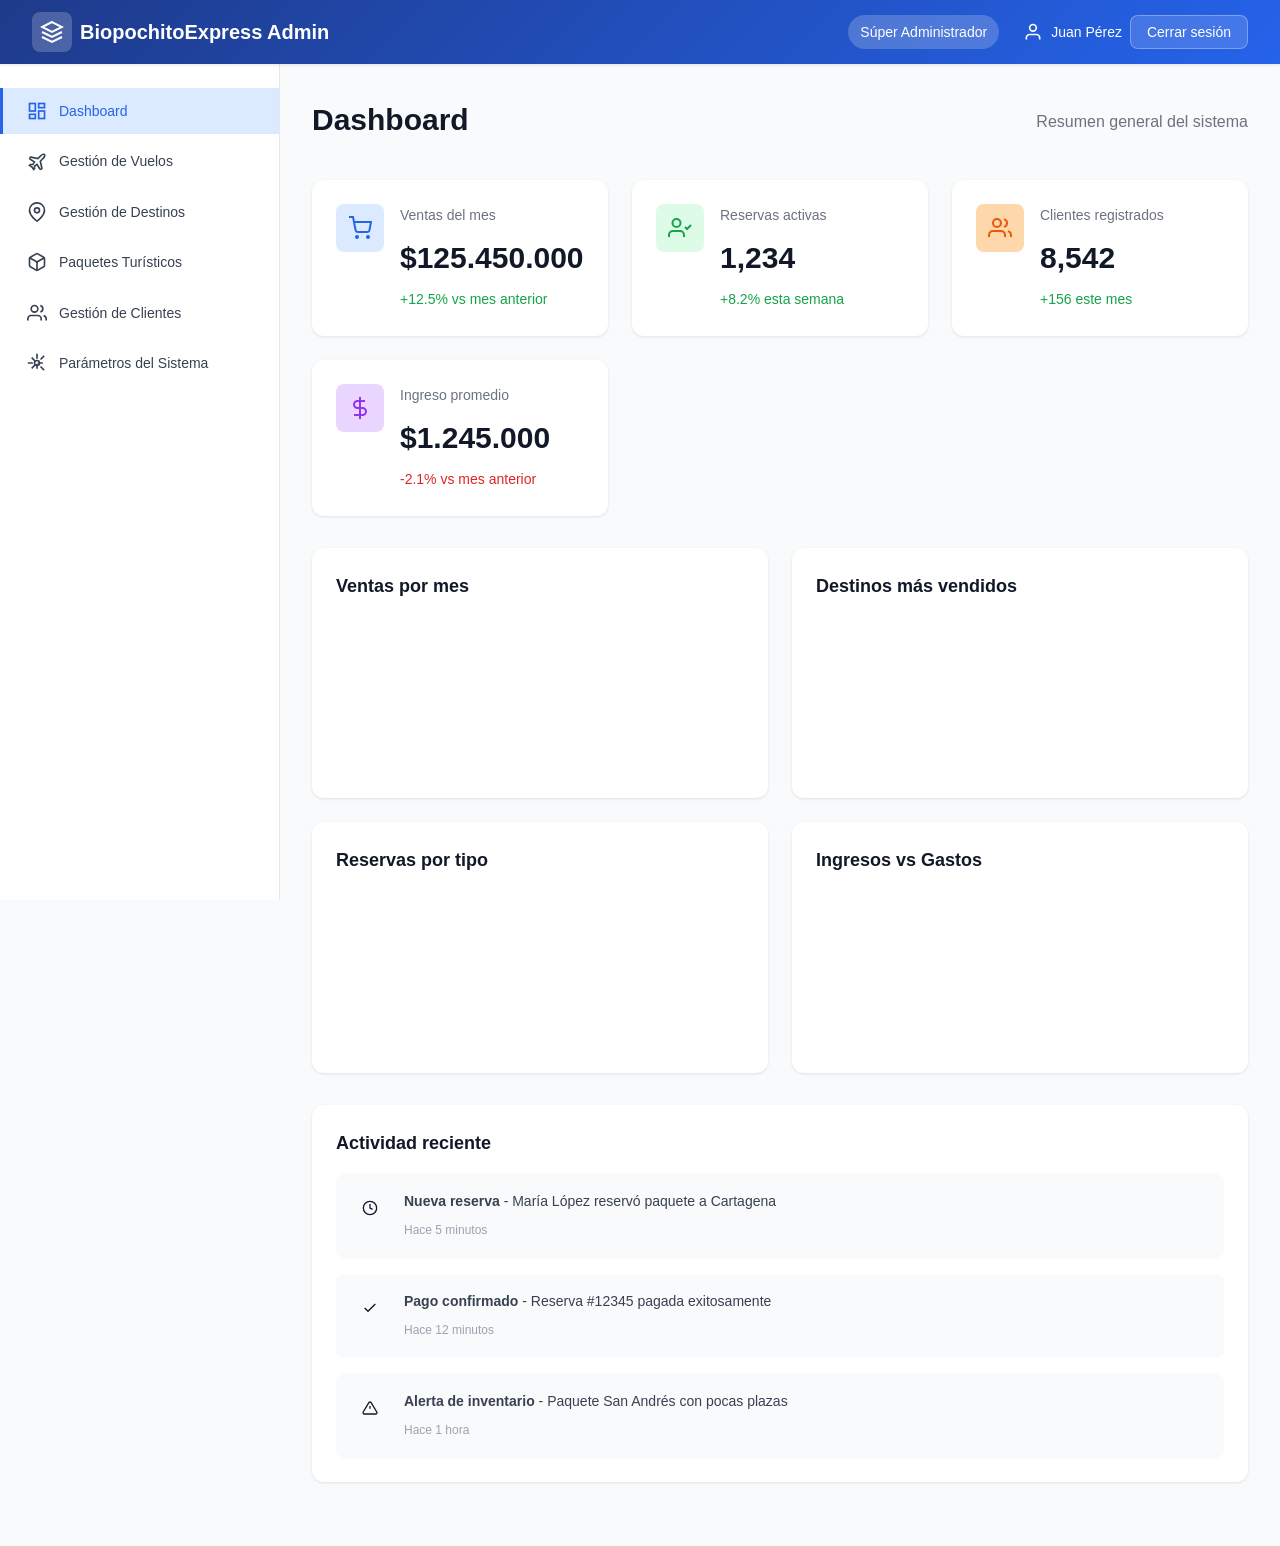
==== src/views/admin/admin.html @ b1239f47 "Implementación del Rol Super Admin de la aerolinea" ====
<!DOCTYPE html>
<html lang="es">
<head>
    <meta charset="UTF-8">
    <meta name="viewport" content="width=device-width, initial-scale=1.0">
    <title>Panel Súper Administrador - BiopochitoExpress</title>
    <link rel="stylesheet" href="../../public/css/styles.css">
    <link rel="stylesheet" href="../../public/css/admin-styles.css">
    <script src="https://cdn.jsdelivr.net/npm/chart.js"></script>
</head>
<body>
    <!-- Header Admin -->
    <header class="header admin-header">
        <div class="container header-content">
            <a href="admin.html" class="logo">
                <div class="logo-icon admin-logo">
                    <svg width="24" height="24" viewBox="0 0 24 24" fill="none" stroke="currentColor" stroke-width="2">
                        <path d="M12 2L2 7l10 5 10-5-10-5z"/><polyline points="2 17 12 22 22 17"/>
                        <polyline points="2 12 12 17 22 12"/>
                    </svg>
                </div>
                <span class="logo-text">BiopochitoExpress Admin</span>
            </a>

            <div class="admin-info">
                <span class="admin-role">Súper Administrador</span>
                <div class="user-menu">
                    <svg width="20" height="20" viewBox="0 0 24 24" fill="none" stroke="currentColor" stroke-width="2">
                        <path d="M20 21v-2a4 4 0 0 0-4-4H8a4 4 0 0 0-4 4v2"/><circle cx="12" cy="7" r="4"/>
                    </svg>
                    <span>Juan Pérez</span>
                    <button class="btn-logout">Cerrar sesión</button>
                </div>
            </div>
        </div>
    </header>

    <!-- Sidebar & Main Content -->
    <div class="admin-layout">
        <!-- Sidebar -->
        <aside class="admin-sidebar">
            <nav class="sidebar-nav">
                <a href="#dashboard" class="sidebar-link active" data-section="dashboard">
                    <svg width="20" height="20" viewBox="0 0 24 24" fill="none" stroke="currentColor" stroke-width="2">
                        <rect x="3" y="3" width="7" height="9"/><rect x="14" y="3" width="7" height="5"/>
                        <rect x="14" y="12" width="7" height="9"/><rect x="3" y="16" width="7" height="5"/>
                    </svg>
                    <span>Dashboard</span>
                </a>
                <a href="#vuelos" class="sidebar-link" data-section="vuelos">
                    <svg width="20" height="20" viewBox="0 0 24 24" fill="none" stroke="currentColor" stroke-width="2">
                        <path d="M17.8 19.2 16 11l3.5-3.5C21 6 21.5 4 21 3c-1-.5-3 0-4.5 1.5L13 8 4.8 6.2c-.5-.1-.9.1-1.1.5l-.3.5c-.2.5-.1 1 .3 1.3L9 12l-2 3H4l-1 1 3 2 2 3 1-1v-3l3-2 3.5 5.3c.3.4.8.5 1.3.3l.5-.2c.4-.3.6-.7.5-1.2z"/>
                    </svg>
                    <span>Gestión de Vuelos</span>
                </a>
                <a href="#destinos" class="sidebar-link" data-section="destinos">
                    <svg width="20" height="20" viewBox="0 0 24 24" fill="none" stroke="currentColor" stroke-width="2">
                        <path d="M21 10c0 7-9 13-9 13s-9-6-9-13a9 9 0 0 1 18 0z"/><circle cx="12" cy="10" r="3"/>
                    </svg>
                    <span>Gestión de Destinos</span>
                </a>
                <a href="#paquetes" class="sidebar-link" data-section="paquetes">
                    <svg width="20" height="20" viewBox="0 0 24 24" fill="none" stroke="currentColor" stroke-width="2">
                        <path d="M21 16V8a2 2 0 0 0-1-1.73l-7-4a2 2 0 0 0-2 0l-7 4A2 2 0 0 0 3 8v8a2 2 0 0 0 1 1.73l7 4a2 2 0 0 0 2 0l7-4A2 2 0 0 0 21 16z"/>
                        <polyline points="3.27 6.96 12 12.01 20.73 6.96"/><line x1="12" y1="22.08" x2="12" y2="12"/>
                    </svg>
                    <span>Paquetes Turísticos</span>
                </a>
                <a href="#clientes" class="sidebar-link" data-section="clientes">
                    <svg width="20" height="20" viewBox="0 0 24 24" fill="none" stroke="currentColor" stroke-width="2">
                        <path d="M17 21v-2a4 4 0 0 0-4-4H5a4 4 0 0 0-4 4v2"/><circle cx="9" cy="7" r="4"/>
                        <path d="M23 21v-2a4 4 0 0 0-3-3.87"/><path d="M16 3.13a4 4 0 0 1 0 7.75"/>
                    </svg>
                    <span>Gestión de Clientes</span>
                </a>
                <a href="#parametros" class="sidebar-link" data-section="parametros">
                    <svg width="20" height="20" viewBox="0 0 24 24" fill="none" stroke="currentColor" stroke-width="2">
                        <circle cx="12" cy="12" r="3"/><path d="M12 1v6m0 6v6M5.64 5.64l4.24 4.24m6.36 6.36l4.24 4.24M1 12h6m6 0h6M5.64 18.36l4.24-4.24m6.36-6.36l4.24-4.24"/>
                    </svg>
                    <span>Parámetros del Sistema</span>
                </a>
            </nav>
        </aside>

        <!-- Main Content -->
        <main class="admin-main">
            <!-- Dashboard Section -->
            <section id="dashboard-section" class="admin-section active">
                <div class="section-header-admin">
                    <h1>Dashboard</h1>
                    <p class="subtitle">Resumen general del sistema</p>
                </div>

                <!-- KPIs -->
                <div class="kpi-grid">
                    <div class="kpi-card">
                        <div class="kpi-icon blue">
                            <svg width="24" height="24" viewBox="0 0 24 24" fill="none" stroke="currentColor" stroke-width="2">
                                <circle cx="9" cy="21" r="1"/><circle cx="20" cy="21" r="1"/>
                                <path d="M1 1h4l2.68 13.39a2 2 0 0 0 2 1.61h9.72a2 2 0 0 0 2-1.61L23 6H6"/>
                            </svg>
                        </div>
                        <div class="kpi-content">
                            <h3>Ventas del mes</h3>
                            <p class="kpi-value">$125.450.000</p>
                            <span class="kpi-change positive">+12.5% vs mes anterior</span>
                        </div>
                    </div>

                    <div class="kpi-card">
                        <div class="kpi-icon green">
                            <svg width="24" height="24" viewBox="0 0 24 24" fill="none" stroke="currentColor" stroke-width="2">
                                <path d="M16 21v-2a4 4 0 0 0-4-4H5a4 4 0 0 0-4 4v2"/><circle cx="8.5" cy="7" r="4"/>
                                <polyline points="17 11 19 13 23 9"/>
                            </svg>
                        </div>
                        <div class="kpi-content">
                            <h3>Reservas activas</h3>
                            <p class="kpi-value">1,234</p>
                            <span class="kpi-change positive">+8.2% esta semana</span>
                        </div>
                    </div>

                    <div class="kpi-card">
                        <div class="kpi-icon orange">
                            <svg width="24" height="24" viewBox="0 0 24 24" fill="none" stroke="currentColor" stroke-width="2">
                                <path d="M17 21v-2a4 4 0 0 0-4-4H5a4 4 0 0 0-4 4v2"/><circle cx="9" cy="7" r="4"/>
                                <path d="M23 21v-2a4 4 0 0 0-3-3.87"/><path d="M16 3.13a4 4 0 0 1 0 7.75"/>
                            </svg>
                        </div>
                        <div class="kpi-content">
                            <h3>Clientes registrados</h3>
                            <p class="kpi-value">8,542</p>
                            <span class="kpi-change positive">+156 este mes</span>
                        </div>
                    </div>

                    <div class="kpi-card">
                        <div class="kpi-icon purple">
                            <svg width="24" height="24" viewBox="0 0 24 24" fill="none" stroke="currentColor" stroke-width="2">
                                <line x1="12" y1="1" x2="12" y2="23"/><path d="M17 5H9.5a3.5 3.5 0 0 0 0 7h5a3.5 3.5 0 0 1 0 7H6"/>
                            </svg>
                        </div>
                        <div class="kpi-content">
                            <h3>Ingreso promedio</h3>
                            <p class="kpi-value">$1.245.000</p>
                            <span class="kpi-change negative">-2.1% vs mes anterior</span>
                        </div>
                    </div>
                </div>

                <!-- Charts -->
                <div class="charts-grid">
                    <div class="chart-card">
                        <h3>Ventas por mes</h3>
                        <canvas id="salesChart"></canvas>
                    </div>

                    <div class="chart-card">
                        <h3>Destinos más vendidos</h3>
                        <canvas id="destinationsChart"></canvas>
                    </div>

                    <div class="chart-card">
                        <h3>Reservas por tipo</h3>
                        <canvas id="bookingTypeChart"></canvas>
                    </div>

                    <div class="chart-card">
                        <h3>Ingresos vs Gastos</h3>
                        <canvas id="revenueChart"></canvas>
                    </div>
                </div>

                <!-- Recent Activity -->
                <div class="activity-card">
                    <h3>Actividad reciente</h3>
                    <div class="activity-list">
                        <div class="activity-item">
                            <div class="activity-icon blue">
                                <svg width="16" height="16" viewBox="0 0 24 24" fill="none" stroke="currentColor" stroke-width="2">
                                    <circle cx="12" cy="12" r="10"/><polyline points="12 6 12 12 16 14"/>
                                </svg>
                            </div>
                            <div class="activity-content">
                                <p><strong>Nueva reserva</strong> - María López reservó paquete a Cartagena</p>
                                <span class="activity-time">Hace 5 minutos</span>
                            </div>
                        </div>
                        <div class="activity-item">
                            <div class="activity-icon green">
                                <svg width="16" height="16" viewBox="0 0 24 24" fill="none" stroke="currentColor" stroke-width="2">
                                    <polyline points="20 6 9 17 4 12"/>
                                </svg>
                            </div>
                            <div class="activity-content">
                                <p><strong>Pago confirmado</strong> - Reserva #12345 pagada exitosamente</p>
                                <span class="activity-time">Hace 12 minutos</span>
                            </div>
                        </div>
                        <div class="activity-item">
                            <div class="activity-icon orange">
                                <svg width="16" height="16" viewBox="0 0 24 24" fill="none" stroke="currentColor" stroke-width="2">
                                    <path d="M10.29 3.86L1.82 18a2 2 0 0 0 1.71 3h16.94a2 2 0 0 0 1.71-3L13.71 3.86a2 2 0 0 0-3.42 0z"/>
                                    <line x1="12" y1="9" x2="12" y2="13"/><line x1="12" y1="17" x2="12.01" y2="17"/>
                                </svg>
                            </div>
                            <div class="activity-content">
                                <p><strong>Alerta de inventario</strong> - Paquete San Andrés con pocas plazas</p>
                                <span class="activity-time">Hace 1 hora</span>
                            </div>
                        </div>
                    </div>
                </div>
            </section>

            <!-- Vuelos Section -->
            <section id="vuelos-section" class="admin-section">
                <div class="section-header-admin">
                    <h1>Gestión de Vuelos</h1>
                    <button class="btn-primary">
                        <svg width="16" height="16" viewBox="0 0 24 24" fill="none" stroke="currentColor" stroke-width="2">
                            <line x1="12" y1="5" x2="12" y2="19"/><line x1="5" y1="12" x2="19" y2="12"/>
                        </svg>
                        Nuevo Vuelo
                    </button>
                </div>

                <div class="admin-filters">
                    <input type="text" placeholder="Buscar por número de vuelo, origen o destino..." class="search-input">
                    <select class="filter-select">
                        <option>Todos los estados</option>
                        <option>Activo</option>
                        <option>Cancelado</option>
                        <option>Completado</option>
                    </select>
                    <select class="filter-select">
                        <option>Todas las aerolíneas</option>
                        <option>Avianca</option>
                        <option>LATAM</option>
                        <option>Viva Air</option>
                    </select>
                </div>

                <div class="data-table-container">
                    <table class="data-table">
                        <thead>
                            <tr>
                                <th>Vuelo</th>
                                <th>Ruta</th>
                                <th>Fecha/Hora</th>
                                <th>Aerolínea</th>
                                <th>Precio</th>
                                <th>Plazas</th>
                                <th>Estado</th>
                                <th>Acciones</th>
                            </tr>
                        </thead>
                        <tbody>
                            <tr>
                                <td><strong>AV123</strong></td>
                                <td>Bogotá → Cartagena</td>
                                <td>2026-04-15 08:30</td>
                                <td>Avianca</td>
                                <td>$450.000</td>
                                <td>45/180</td>
                                <td><span class="badge success">Activo</span></td>
                                <td>
                                    <button class="btn-icon" title="Editar">✏️</button>
                                    <button class="btn-icon" title="Eliminar">🗑️</button>
                                </td>
                            </tr>
                            <tr>
                                <td><strong>LA456</strong></td>
                                <td>Medellín → San Andrés</td>
                                <td>2026-04-16 14:20</td>
                                <td>LATAM</td>
                                <td>$580.000</td>
                                <td>120/150</td>
                                <td><span class="badge success">Activo</span></td>
                                <td>
                                    <button class="btn-icon" title="Editar">✏️</button>
                                    <button class="btn-icon" title="Eliminar">🗑️</button>
                                </td>
                            </tr>
                            <tr>
                                <td><strong>VV789</strong></td>
                                <td>Cali → Bogotá</td>
                                <td>2026-04-17 10:00</td>
                                <td>Viva Air</td>
                                <td>$320.000</td>
                                <td>78/180</td>
                                <td><span class="badge success">Activo</span></td>
                                <td>
                                    <button class="btn-icon" title="Editar">✏️</button>
                                    <button class="btn-icon" title="Eliminar">🗑️</button>
                                </td>
                            </tr>
                        </tbody>
                    </table>
                </div>

                <div class="pagination">
                    <button class="btn-pagination">Anterior</button>
                    <span class="pagination-info">Página 1 de 12</span>
                    <button class="btn-pagination">Siguiente</button>
                </div>
            </section>

            <!-- Destinos Section -->
            <section id="destinos-section" class="admin-section">
                <div class="section-header-admin">
                    <h1>Gestión de Destinos</h1>
                    <button class="btn-primary">
                        <svg width="16" height="16" viewBox="0 0 24 24" fill="none" stroke="currentColor" stroke-width="2">
                            <line x1="12" y1="5" x2="12" y2="19"/><line x1="5" y1="12" x2="19" y2="12"/>
                        </svg>
                        Nuevo Destino
                    </button>
                </div>

                <div class="destinations-grid">
                    <div class="destination-admin-card">
                        <img src="https://images.unsplash.com/photo-1690571100303-cb86f92b9b01?w=400" alt="Cartagena">
                        <div class="destination-admin-content">
                            <h3>Cartagena</h3>
                            <p>Ciudad histórica del Caribe colombiano</p>
                            <div class="destination-stats">
                                <span>⭐ 4.8</span>
                                <span>✈️ 45 vuelos/mes</span>
                                <span>🎫 1,245 reservas</span>
                            </div>
                            <div class="destination-actions">
                                <button class="btn-secondary">Editar</button>
                                <button class="btn-danger">Desactivar</button>
                            </div>
                        </div>
                    </div>

                    <div class="destination-admin-card">
                        <img src="https://images.unsplash.com/photo-1770955114269-464cba027fba?w=400" alt="Medellín">
                        <div class="destination-admin-content">
                            <h3>Medellín</h3>
                            <p>Ciudad de la eterna primavera</p>
                            <div class="destination-stats">
                                <span>⭐ 4.9</span>
                                <span>✈️ 38 vuelos/mes</span>
                                <span>🎫 987 reservas</span>
                            </div>
                            <div class="destination-actions">
                                <button class="btn-secondary">Editar</button>
                                <button class="btn-danger">Desactivar</button>
                            </div>
                        </div>
                    </div>

                    <div class="destination-admin-card">
                        <img src="https://images.unsplash.com/photo-1642840067750-783acb36632b?w=400" alt="San Andrés">
                        <div class="destination-admin-content">
                            <h3>San Andrés</h3>
                            <p>Mar de los 7 colores</p>
                            <div class="destination-stats">
                                <span>⭐ 4.7</span>
                                <span>✈️ 52 vuelos/mes</span>
                                <span>🎫 1,567 reservas</span>
                            </div>
                            <div class="destination-actions">
                                <button class="btn-secondary">Editar</button>
                                <button class="btn-danger">Desactivar</button>
                            </div>
                        </div>
                    </div>
                </div>
            </section>

            <!-- Paquetes Section -->
            <section id="paquetes-section" class="admin-section">
                <div class="section-header-admin">
                    <h1>Paquetes Turísticos</h1>
                    <button class="btn-primary">
                        <svg width="16" height="16" viewBox="0 0 24 24" fill="none" stroke="currentColor" stroke-width="2">
                            <line x1="12" y1="5" x2="12" y2="19"/><line x1="5" y1="12" x2="19" y2="12"/>
                        </svg>
                        Nuevo Paquete
                    </button>
                </div>

                <div class="data-table-container">
                    <table class="data-table">
                        <thead>
                            <tr>
                                <th>Paquete</th>
                                <th>Destino</th>
                                <th>Duración</th>
                                <th>Incluye</th>
                                <th>Precio</th>
                                <th>Disponibles</th>
                                <th>Estado</th>
                                <th>Acciones</th>
                            </tr>
                        </thead>
                        <tbody>
                            <tr>
                                <td><strong>Cartagena Mágica</strong></td>
                                <td>Cartagena</td>
                                <td>3 días / 2 noches</td>
                                <td>Vuelo + Hotel 4★ + Tour</td>
                                <td>$1.250.000</td>
                                <td>15</td>
                                <td><span class="badge success">Activo</span></td>
                                <td>
                                    <button class="btn-icon" title="Editar">✏️</button>
                                    <button class="btn-icon" title="Eliminar">🗑️</button>
                                </td>
                            </tr>
                            <tr>
                                <td><strong>San Andrés Paradise</strong></td>
                                <td>San Andrés</td>
                                <td>4 días / 3 noches</td>
                                <td>Vuelo + Hotel 5★ + All Inclusive</td>
                                <td>$1.580.000</td>
                                <td>8</td>
                                <td><span class="badge warning">Pocas plazas</span></td>
                                <td>
                                    <button class="btn-icon" title="Editar">✏️</button>
                                    <button class="btn-icon" title="Eliminar">🗑️</button>
                                </td>
                            </tr>
                        </tbody>
                    </table>
                </div>
            </section>

            <!-- Clientes Section -->
            <section id="clientes-section" class="admin-section">
                <div class="section-header-admin">
                    <h1>Gestión de Clientes</h1>
                    <div class="admin-filters">
                        <input type="text" placeholder="Buscar cliente por nombre, email o documento..." class="search-input">
                    </div>
                </div>

                <div class="data-table-container">
                    <table class="data-table">
                        <thead>
                            <tr>
                                <th>Cliente</th>
                                <th>Email</th>
                                <th>Teléfono</th>
                                <th>Reservas</th>
                                <th>Total gastado</th>
                                <th>Última compra</th>
                                <th>Estado</th>
                                <th>Acciones</th>
                            </tr>
                        </thead>
                        <tbody>
                            <tr>
                                <td>
                                    <div class="client-info">
                                        <div class="client-avatar">ML</div>
                                        <strong>María López</strong>
                                    </div>
                                </td>
                                <td>maria.lopez@email.com</td>
                                <td>+57 300 123 4567</td>
                                <td>12</td>
                                <td>$15.240.000</td>
                                <td>2026-04-05</td>
                                <td><span class="badge success">Activo</span></td>
                                <td>
                                    <button class="btn-icon" title="Ver">👁️</button>
                                    <button class="btn-icon" title="Editar">✏️</button>
                                </td>
                            </tr>
                            <tr>
                                <td>
                                    <div class="client-info">
                                        <div class="client-avatar">CG</div>
                                        <strong>Carlos Gómez</strong>
                                    </div>
                                </td>
                                <td>carlos.gomez@email.com</td>
                                <td>+57 301 987 6543</td>
                                <td>8</td>
                                <td>$9.870.000</td>
                                <td>2026-03-28</td>
                                <td><span class="badge success">Activo</span></td>
                                <td>
                                    <button class="btn-icon" title="Ver">👁️</button>
                                    <button class="btn-icon" title="Editar">✏️</button>
                                </td>
                            </tr>
                        </tbody>
                    </table>
                </div>
            </section>

            <!-- Parámetros Section -->
            <section id="parametros-section" class="admin-section">
                <div class="section-header-admin">
                    <h1>Parámetros del Sistema</h1>
                </div>

                <div class="settings-grid">
                    <div class="settings-card">
                        <h3>Configuración General</h3>
                        <div class="setting-item">
                            <label>Nombre del sitio</label>
                            <input type="text" value="ViajesColombia" class="input-setting">
                        </div>
                        <div class="setting-item">
                            <label>Email de contacto</label>
                            <input type="email" value="info@viajecolombia.com" class="input-setting">
                        </div>
                        <div class="setting-item">
                            <label>Teléfono de soporte</label>
                            <input type="text" value="+57 1 234 5678" class="input-setting">
                        </div>
                        <button class="btn-primary">Guardar cambios</button>
                    </div>

                    <div class="settings-card">
                        <h3>Comisiones y Tarifas</h3>
                        <div class="setting-item">
                            <label>Comisión por reserva (%)</label>
                            <input type="number" value="8" class="input-setting">
                        </div>
                        <div class="setting-item">
                            <label>IVA (%)</label>
                            <input type="number" value="19" class="input-setting">
                        </div>
                        <div class="setting-item">
                            <label>Tarifa de servicio</label>
                            <input type="number" value="25000" class="input-setting">
                        </div>
                        <button class="btn-primary">Guardar cambios</button>
                    </div>

                    <div class="settings-card">
                        <h3>Notificaciones</h3>
                        <div class="setting-item">
                            <label class="checkbox-label">
                                <input type="checkbox" checked>
                                <span>Notificar nuevas reservas</span>
                            </label>
                        </div>
                        <div class="setting-item">
                            <label class="checkbox-label">
                                <input type="checkbox" checked>
                                <span>Alertas de bajo inventario</span>
                            </label>
                        </div>
                        <div class="setting-item">
                            <label class="checkbox-label">
                                <input type="checkbox">
                                <span>Resumen diario por email</span>
                            </label>
                        </div>
                        <button class="btn-primary">Guardar cambios</button>
                    </div>

                    <div class="settings-card">
                        <h3>Gestión de Usuarios</h3>
                        <p class="subtitle">Administrar roles y permisos del sistema</p>
                        <div class="users-summary">
                            <div class="user-role-item">
                                <strong>Súper Administradores:</strong>
                                <span>2 usuarios</span>
                            </div>
                            <div class="user-role-item">
                                <strong>Agentes de Aerolínea:</strong>
                                <span>15 usuarios</span>
                            </div>
                        </div>
                        <button class="btn-primary">Gestionar usuarios</button>
                    </div>
                </div>
            </section>
        </main>
    </div>

    <script src="../../public/js/script.js"></script>
    <script src="../../public/js/admin-script.js"></script>
</body>
</html>
---- src/public/css/styles.css ----
/* Reset and Base Styles */
* {
    margin: 0;
    padding: 0;
    box-sizing: border-box;
}

body {
    font-family: -apple-system, BlinkMacSystemFont, 'Segoe UI', Roboto, Oxygen, Ubuntu, Cantarell, sans-serif;
    background-color: #f9fafb;
    color: #111827;
    line-height: 1.6;
}

.container {
    max-width: 1280px;
    margin: 0 auto;
    padding: 0 1rem;
}

/* Header */
.header {
    position: sticky;
    top: 0;
    z-index: 50;
    background-color: white;
    box-shadow: 0 1px 3px rgba(0,0,0,0.1);
}

.header-content {
    display: flex;
   justify-content: space-between;
    align-items: center;
    height: 64px;
}

.logo {
    display: flex;
    align-items: center;
    gap: 0.5rem;
    text-decoration: none;
}

.logo-icon {
    width: 40px;
    height: 40px;
    background: linear-gradient(135deg, #2563eb 0%, #1e40af 100%);
    border-radius: 8px;
    display: flex;
    align-items: center;
    justify-content: center;
    color: white;
}

.logo-text {
    font-size: 1.25rem;
    font-weight: 700;
    color: #111827;
}

.nav-desktop {
    display: none;
    align-items: center;
    gap: 1.5rem;
}

.nav-link {
    text-decoration: none;
    color: #374151;
    font-size: 0.875rem;
    font-weight: 500;
    transition: color 0.2s;
}

.nav-link:hover,
.nav-link.active {
    color: #2563eb;
}

.header-actions {
    display: flex;
    align-items: center;
    gap: 1rem;
}

.cart-btn {
    position: relative;
    padding: 0.5rem;
    color: #374151;
    border-radius: 9999px;
    transition: background-color 0.2s;
    text-decoration: none;
}

.cart-btn:hover {
    background-color: #f3f4f6;
}

.cart-badge {
    position: absolute;
    top: 0;
    right: 0;
    width: 20px;
    height: 20px;
    background-color: #2563eb;
    border-radius: 9999px;
    color: white;
    font-size: 0.75rem;
    display: flex;
    align-items: center;
    justify-content: center;
}

.btn-account {
    display: none;
    align-items: center;
    gap: 0.5rem;
    padding: 0.5rem 1rem;
    background-color: #2563eb;
    color: white;
    border: none;
    border-radius: 0.5rem;
    font-size: 0.875rem;
    font-weight: 500;
    cursor: pointer;
    transition: background-color 0.2s;
}

.btn-account:hover {
    background-color: #1d4ed8;
}

.btn-account.mobile {
    display: flex;
    width: 100%;
    justify-content: center;
}

.menu-toggle {
    display: flex;
    padding: 0.5rem;
    background: none;
    border: none;
    cursor: pointer;
    color: #374151;
    border-radius: 0.5rem;
    transition: background-color 0.2s;
}

.menu-toggle:hover {
    background-color: #f3f4f6;
}

.nav-mobile {
    display: none;
    border-top: 1px solid #e5e7eb;
    background-color: white;
    padding: 1rem;
}

.nav-mobile.active {
    display: block;
}

.nav-mobile-link {
    display: block;
    padding: 0.5rem 1rem;
    margin-bottom: 0.5rem;
    border-radius: 0.5rem;
    text-decoration: none;
    color: #374151;
    font-size: 0.875rem;
    font-weight: 500;
    transition: all 0.2s;
}

.nav-mobile-link:hover,
.nav-mobile-link.active {
    background-color: #dbeafe;
    color: #2563eb;
}

/* Hero Section */
.hero {
    background: linear-gradient(135deg, #2563eb 0%, #1e3a8a 100%);
    color: white;
    padding: 50px 22px;
}

.hero-text {
    text-align: center;
    margin-bottom: 2rem;
}

.hero-text h1 {
    font-size: 2rem;
    font-weight: 700;
    margin-bottom: 1rem;
}

.hero-text p {
    font-size: 1.125rem;
    color: #dbeafe;
}

.search-form-card {
    background-color: white;
    border-radius: 1rem;
    box-shadow: 0 20px 25px -5px rgba(0, 0, 0, 0.1);
    padding: 24px;
    max-width: 1024px;
    margin: 0 auto;
}

.form-header {
    display: flex;
    flex-wrap: wrap;
    gap: 1rem;
    margin-bottom: 1.5rem;
}

.trip-toggle {
    display: flex;
    background-color: #f3f4f6;
    border-radius: 0.5rem;
    padding: 0.25rem;
}

.toggle-btn {
    padding: 0.5rem 1.5rem;
    border: none;
    background: none;
    color: #4b5563;
    font-size: 0.875rem;
    font-weight: 500;
    border-radius: 0.375rem;
    cursor: pointer;
    transition: all 0.2s;
}

.toggle-btn.active {
    background-color: white;
    color: #2563eb;
    box-shadow: 0 1px 2px rgba(0, 0, 0, 0.05);
}

.checkbox-label {
    display: flex;
    align-items: center;
    gap: 0.5rem;
    cursor: pointer;
    font-size: 0.875rem;
    font-weight: 500;
    color: #374151;
}

.checkbox-label input {
    width: 1.25rem;
    height: 1.25rem;
    accent-color: #2563eb;
}

.search-fields {
    display: grid;
    grid-template-columns: 1fr;
    gap: 1rem;
    margin-bottom: 1.5rem;
}

.form-field label {
    display: block;
    font-size: 0.875rem;
    font-weight: 500;
    color: #374151;
    margin-bottom: 0.5rem;
}

.input-with-icon {
    position: relative;
}

.input-with-icon svg {
    position: absolute;
    left: 12px;
    top: 50%;
    transform: translateY(-50%);
    color: #9ca3af;
}

.input-with-icon input,
.input-with-icon select {
    width: 100%;
    padding: 12px 12px 12px 40px;
    border: 1px solid #d1d5db;
    border-radius: 0.5rem;
    font-size: 1rem;
    color: #111827;
}

.input-with-icon input:focus,
.input-with-icon select:focus {
    outline: none;
    border-color: #2563eb;
    box-shadow: 0 0 0 3px rgba(37, 99, 235, 0.1);
}

.btn-search {
    width: 100%;
    display: flex;
    align-items: center;
    justify-content: center;
    gap: 0.5rem;
    padding: 1rem 1.5rem;
    background-color: #2563eb;
    color: white;
    border: none;
    border-radius: 0.5rem;
    font-size: 1.125rem;
    font-weight: 600;
    cursor: pointer;
    box-shadow: 0 10px 15px -3px rgba(0, 0, 0, 0.1);
    transition: all 0.2s;
}

.btn-search:hover {
    background-color: #1d4ed8;
    box-shadow: 0 20px 25px -5px rgba(0, 0, 0, 0.1);
}

/* Offers Section */
.offers {
    padding: 4rem 1rem;
}

.section-header {
    display: flex;
    justify-content: space-between;
    align-items: center;
    margin-bottom: 2rem;
}

.section-header h2 {
    font-size: 1.875rem;
    font-weight: 700;
    color: #111827;
    margin-bottom: 0.5rem;
}

.subtitle {
    color: #6b7280;
}

.btn-link {
    display: none;
    align-items: center;
    gap: 0.5rem;
    color: #2563eb;
    text-decoration: none;
    font-weight: 500;
    transition: color 0.2s;
}

.btn-link:hover {
    color: #1d4ed8;
}

.offers-grid {
    display: grid;
    grid-template-columns: 1fr;
    gap: 1.5rem;
}

.offer-card {
    background-color: white;
    border-radius: 0.75rem;
    box-shadow: 0 1px 3px rgba(0, 0, 0, 0.1);
    overflow: hidden;
    cursor: pointer;
    transition: all 0.3s;
}

.offer-card:hover {
    box-shadow: 0 20px 25px -5px rgba(0, 0, 0, 0.1);
}

.offer-image {
    position: relative;
    height: 192px;
    overflow: hidden;
}

.offer-image img {
    width: 100%;
    height: 100%;
    object-fit: cover;
    transition: transform 0.3s;
}

.offer-card:hover .offer-image img {
    transform: scale(1.1);
}

.offer-badge {
    position: absolute;
    top: 1rem;
    left: 1rem;
    background-color: rgba(255, 255, 255, 0.9);
    backdrop-filter: blur(4px);
    padding: 0.25rem 0.75rem;
    border-radius: 9999px;
    font-size: 0.875rem;
    font-weight: 500;
    color: #2563eb;
    display: flex;
    align-items: center;
    gap: 0.25rem;
}

.offer-content {
    padding: 1.25rem;
}

.offer-content h3 {
    font-size: 1.25rem;
    font-weight: 700;
    color: #111827;
    margin-bottom: 0.5rem;
}

.rating {
    display: flex;
    align-items: center;
    gap: 0.25rem;
    margin-bottom: 0.75rem;
}

.star {
    color: #eab308;
    font-size: 1.125rem;
}

.rating span {
    font-size: 0.875rem;
    font-weight: 500;
    color: #374151;
}

.reviews {
    color: #6b7280 !important;
}

.tags {
    display: flex;
    flex-wrap: wrap;
    gap: 0.5rem;
    margin-bottom: 1rem;
}

.tag {
    padding: 0.25rem 0.5rem;
    background-color: #dbeafe;
    color: #2563eb;
    font-size: 0.75rem;
    font-weight: 500;
    border-radius: 0.25rem;
}

.offer-footer {
    display: flex;
    justify-content: space-between;
    align-items: flex-end;
}

.price {
    display: flex;
    flex-direction: column;
}

.price-label {
    font-size: 0.875rem;
    color: #6b7280;
}

.price-value {
    font-size: 1.5rem;
    font-weight: 700;
    color: #2563eb;
}

.btn-primary {
    padding: 0.5rem 1rem;
    background-color: #2563eb;
    color: white;
    text-decoration: none;
    border-radius: 0.5rem;
    font-size: 0.875rem;
    font-weight: 500;
    transition: background-color 0.2s;
}

.btn-primary:hover {
    background-color: #1d4ed8;
}

/* Services Section */
.services {
    background-color: #f3f4f6;
    padding: 2.75rem 1rem;
}

.services h2 {
    font-size: 1.875rem;
    font-weight: 700;
    color: #111827;
    margin-bottom: 1.25rem;
}

.text-center {
    text-align: center;
}

.services-grid {
    display: grid;
    grid-template-columns: 1fr;
    gap: 1rem;
}

.service-card {
    background-color: white;
    padding: 1.25rem;
    border-radius: 0.75rem;
    box-shadow: 0 1px 3px rgba(0, 0, 0, 0.1);
    transition: box-shadow 0.2s;
}

.service-card:hover {
    box-shadow: 0 10px 15px -3px rgba(0, 0, 0, 0.1);
}

.service-icon {
    width: 40px;
    height: 40px;
    background-color: #dbeafe;
    border-radius: 0.5rem;
    display: flex;
    align-items: center;
    justify-content: center;
    margin-bottom: 0.75rem;
    color: #2563eb;
}

.service-card h3 {
    font-size: 1.125rem;
    font-weight: 700;
    color: #111827;
    margin-bottom: 0.5rem;
}

.service-card p {
    font-size: 0.875rem;
    color: #6b7280;
    margin-bottom: 0.75rem;
}

.service-link {
    color: #2563eb;
    text-decoration: none;
    font-size: 0.875rem;
    font-weight: 500;
    transition: color 0.2s;
}

.service-link:hover {
    color: #1d4ed8;
}

/* Footer */
.footer {
    background-color: #111827;
    color: white;
    padding: 2rem 1rem 1.25rem;
}

.footer-grid {
    display: grid;
    grid-template-columns: 1fr;
    gap: 1.25rem;
    margin-bottom: 1.25rem;
}

.footer h3 {
    font-weight: 600;
    margin-bottom: 0.5rem;
}

.footer p {
    font-size: 0.875rem;
    color: #9ca3af;
    line-height: 1.4;
}

.social-icons {
    display: flex;
    gap: 0.75rem;
}

.social-icon {
    font-size: 1.5rem;
    text-decoration: none;
    transition: opacity 0.2s;
}

.social-icon:hover {
    opacity: 0.7;
}

.footer-bottom {
    border-top: 1px solid #374151;
    padding-top: 1rem;
    text-align: center;
}

.footer-bottom p {
    font-size: 0.875rem;
    color: #9ca3af;
    margin-bottom: 0.35rem;
}

.footer-links {
    display: flex;
    justify-content: center;
    gap: 0.75rem;
    flex-wrap: wrap;
}

.footer-links a {
    color: #9ca3af;
    text-decoration: none;
    font-size: 0.875rem;
    transition: color 0.2s;
}

.footer-links a:hover {
    color: white;
}

/* Responsive Design */
@media (min-width: 640px) {
    .logo-text {
        display: block;
    }
    
    .hero-text h1 {
        font-size: 2.5rem;
    }
    
    .hero-text p {
        font-size: 1.25rem;
    }
}

@media (min-width: 768px) {
    .container {
        padding: 0 1.5rem;
    }
    
    .menu-toggle {
        display: none;
    }
    
    .nav-desktop {
        display: flex;
    }
    
    .btn-account {
        display: flex;
    }
    
    .btn-account.mobile {
        display: none;
    }
    
    .search-fields {
        grid-template-columns: repeat(2, 1fr);
    }
    
    .offers-grid {
        grid-template-columns: repeat(2, 1fr);
    }
    
    .services-grid {
        grid-template-columns: repeat(3, 1fr);
    }
    
    .footer-grid {
        grid-template-columns: repeat(3, 1fr);
    }
    
    .btn-link {
        display: flex;
    }
}

@media (min-width: 1024px) {
    .container {
        padding: 0 2rem;
    }
    
    .hero-text h1 {
        font-size: 3rem;
    }
    
    .search-fields {
        grid-template-columns: repeat(4, 1fr);
    }
    
    .offers-grid {
        grid-template-columns: repeat(3, 1fr);
    }
}
 /* 3 i*/
.form-field-dates {
    position: relative;
}

.date-picker {
    position: relative;
}

.date-picker .input-with-icon input {
    cursor: pointer;
    background-color: #fff;
}

.date-picker-panel {
    position: absolute;
    top: calc(100% + 0.75rem);
    left: 50%;
    transform: translateX(-50%);
    width: min(680px, calc(100vw - 2rem));
    background-color: #fff;
    border: 1px solid #dbe3f3;
    border-radius: 1rem;
    box-shadow: 0 24px 60px rgba(15, 23, 42, 0.16);
    padding: 1.25rem;
    z-index: 40;
}

.date-picker-header {
    display: flex;
    justify-content: space-between;
    gap: 1rem;
    margin-bottom: 1rem;
}

.date-picker-kicker {
    font-size: 0.75rem;
    font-weight: 700;
    letter-spacing: 0.08em;
    text-transform: uppercase;
    color: #2563eb;
    margin-bottom: 0.35rem;
}

.date-picker-header h3 {
    font-size: 1.125rem;
    color: #111827;
    margin-bottom: 0.25rem;
}

.date-picker-helper {
    font-size: 0.875rem;
    color: #6b7280;
}

.date-picker-close {
    width: 2rem;
    height: 2rem;
    border: none;
    border-radius: 9999px;
    background-color: #eff6ff;
    color: #2563eb;
    font-size: 1.4rem;
    line-height: 1;
    cursor: pointer;
    flex-shrink: 0;
}

.date-selection-summary {
    display: grid;
    grid-template-columns: repeat(2, minmax(0, 1fr));
    gap: 0.75rem;
    margin-bottom: 1rem;
}

.date-summary-card {
    border: 1px solid #d1d5db;
    border-radius: 0.85rem;
    background-color: #fff;
    padding: 0.85rem 1rem;
    text-align: left;
    cursor: pointer;
    transition: all 0.2s;
}

.date-summary-card.active {
    border-color: #2563eb;
    background-color: #eff6ff;
    box-shadow: inset 0 0 0 1px rgba(37, 99, 235, 0.12);
}

.date-summary-card.disabled {
    opacity: 0.55;
    cursor: not-allowed;
}

.date-summary-label {
    display: block;
    font-size: 0.75rem;
    text-transform: uppercase;
    letter-spacing: 0.05em;
    color: #6b7280;
    margin-bottom: 0.35rem;
}

.date-summary-value {
    font-size: 0.95rem;
    color: #111827;
}

.calendar-controls {
    display: flex;
    align-items: center;
    justify-content: space-between;
    gap: 1rem;
    margin-bottom: 1rem;
}

.calendar-controls-title {
    font-size: 0.95rem;
    font-weight: 600;
    color: #111827;
}

.calendar-nav-btn {
    width: 2.25rem;
    height: 2.25rem;
    border: 1px solid #d1d5db;
    border-radius: 9999px;
    background-color: #fff;
    color: #111827;
    font-size: 1.3rem;
    cursor: pointer;
    transition: all 0.2s;
}

.calendar-nav-btn:hover {
    border-color: #2563eb;
    color: #2563eb;
}

.calendar-months {
    display: grid;
    grid-template-columns: 1fr;
    gap: 1rem;
}

.calendar-month {
    padding: 0.75rem;
    border-radius: 0.85rem;
    background-color: #f8fafc;
}

.calendar-month-title {
    font-size: 1rem;
    font-weight: 700;
    color: #111827;
    margin-bottom: 0.75rem;
    text-transform: capitalize;
}

.calendar-weekdays,
.calendar-days {
    display: grid;
    grid-template-columns: repeat(7, minmax(0, 1fr));
    gap: 0.35rem;
}

.calendar-weekdays span {
    text-align: center;
    font-size: 0.72rem;
    font-weight: 700;
    color: #94a3b8;
    text-transform: uppercase;
    padding-bottom: 0.35rem;
}

.calendar-day,
.calendar-day-empty {
    aspect-ratio: 1;
}

.calendar-day {
    border: none;
    border-radius: 9999px;
    background-color: transparent;
    color: #111827;
    font-size: 0.92rem;
    cursor: pointer;
    transition: all 0.2s;
}

.calendar-day:hover:not(:disabled) {
    background-color: #dbeafe;
    color: #1d4ed8;
}

.calendar-day.today {
    box-shadow: inset 0 0 0 1px rgba(37, 99, 235, 0.45);
}

.calendar-day.in-range {
    border-radius: 0.85rem;
    background-color: #dbeafe;
    color: #1d4ed8;
}

.calendar-day.range-start,
.calendar-day.range-end,
.calendar-day.single-date {
    background-color: #2563eb;
    color: #fff;
    font-weight: 700;
}

.calendar-day:disabled {
    color: #cbd5e1;
    cursor: not-allowed;
}

@media (min-width: 768px) {
    .calendar-months {
        grid-template-columns: repeat(2, minmax(0, 1fr));
    }
}

@media (max-width: 767px) {
    .date-picker-panel {
        left: 0;
        transform: none;
        width: 100%;
        padding: 1rem;
    }

    .date-selection-summary {
        grid-template-columns: 1fr;
    }
}
/* 3 f */
---- src/public/css/admin-styles.css ----
/* Admin Layout */
.admin-header {
    background: linear-gradient(135deg, #1e3a8a 0%, #2563eb 100%);
}

.admin-header .logo-text,
.admin-header .admin-role,
.admin-header .user-menu {
    color: white;
}

.admin-logo {
    background: rgba(255, 255, 255, 0.2) !important;
}

.admin-info {
    display: flex;
    align-items: center;
    gap: 1.5rem;
}

.admin-role {
    font-size: 0.875rem;
    font-weight: 500;
    padding: 0.375rem 0.75rem;
    background: rgba(255, 255, 255, 0.2);
    border-radius: 9999px;
}

.user-menu {
    display: flex;
    align-items: center;
    gap: 0.5rem;
}

.user-menu span {
    font-size: 0.875rem;
    font-weight: 500;
}

.btn-logout {
    padding: 0.5rem 1rem;
    background: rgba(255, 255, 255, 0.15);
    border: 1px solid rgba(255, 255, 255, 0.3);
    border-radius: 0.5rem;
    color: white;
    font-size: 0.875rem;
    font-weight: 500;
    cursor: pointer;
    transition: all 0.2s;
}

.btn-logout:hover {
    background: rgba(255, 255, 255, 0.25);
}

.admin-layout {
    display: flex;
    min-height: calc(100vh - 64px);
}

/* Sidebar */
.admin-sidebar {
    width: 280px;
    background: white;
    border-right: 1px solid #e5e7eb;
    padding: 1.5rem 0;
    position: sticky;
    top: 64px;
    height: calc(100vh - 64px);
    overflow-y: auto;
}

.sidebar-nav {
    display: flex;
    flex-direction: column;
    gap: 0.25rem;
}

.sidebar-link {
    display: flex;
    align-items: center;
    gap: 0.75rem;
    padding: 0.75rem 1.5rem;
    color: #374151;
    text-decoration: none;
    font-size: 0.875rem;
    font-weight: 500;
    transition: all 0.2s;
    border-left: 3px solid transparent;
}

.sidebar-link:hover {
    background: #f3f4f6;
    color: #2563eb;
}

.sidebar-link.active {
    background: #dbeafe;
    color: #2563eb;
    border-left-color: #2563eb;
}

/* Main Content */
.admin-main {
    flex: 1;
    background: #f9fafb;
    padding: 2rem;
    overflow-y: auto;
}

.admin-section {
    display: none;
}

.admin-section.active {
    display: block;
}

.section-header-admin {
    margin-bottom: 2rem;
    display: flex;
    justify-content: space-between;
    align-items: center;
}

.section-header-admin h1 {
    font-size: 1.875rem;
    font-weight: 700;
    color: #111827;
    margin-bottom: 0.25rem;
}

/* KPI Cards */
.kpi-grid {
    display: grid;
    grid-template-columns: repeat(auto-fit, minmax(250px, 1fr));
    gap: 1.5rem;
    margin-bottom: 2rem;
}

.kpi-card {
    background: white;
    padding: 1.5rem;
    border-radius: 0.75rem;
    box-shadow: 0 1px 3px rgba(0, 0, 0, 0.1);
    display: flex;
    gap: 1rem;
}

.kpi-icon {
    width: 48px;
    height: 48px;
    border-radius: 0.5rem;
    display: flex;
    align-items: center;
    justify-content: center;
    flex-shrink: 0;
}

.kpi-icon.blue {
    background: #dbeafe;
    color: #2563eb;
}

.kpi-icon.green {
    background: #dcfce7;
    color: #16a34a;
}

.kpi-icon.orange {
    background: #fed7aa;
    color: #ea580c;
}

.kpi-icon.purple {
    background: #e9d5ff;
    color: #9333ea;
}

.kpi-content h3 {
    font-size: 0.875rem;
    color: #6b7280;
    margin-bottom: 0.5rem;
    font-weight: 500;
}

.kpi-value {
    font-size: 1.875rem;
    font-weight: 700;
    color: #111827;
    margin-bottom: 0.25rem;
}

.kpi-change {
    font-size: 0.875rem;
    font-weight: 500;
}

.kpi-change.positive {
    color: #16a34a;
}

.kpi-change.negative {
    color: #dc2626;
}

/* Charts */
.charts-grid {
    display: grid;
    grid-template-columns: repeat(auto-fit, minmax(300px, 1fr));
    gap: 1.5rem;
    margin-bottom: 2rem;
}

.chart-card {
    background: white;
    padding: 1.5rem;
    border-radius: 0.75rem;
    box-shadow: 0 1px 3px rgba(0, 0, 0, 0.1);
}

.chart-card h3 {
    font-size: 1.125rem;
    font-weight: 600;
    color: #111827;
    margin-bottom: 1rem;
}

/* Activity */
.activity-card {
    background: white;
    padding: 1.5rem;
    border-radius: 0.75rem;
    box-shadow: 0 1px 3px rgba(0, 0, 0, 0.1);
    margin-bottom: 2rem;
}

.activity-card h3 {
    font-size: 1.125rem;
    font-weight: 600;
    color: #111827;
    margin-bottom: 1rem;
}

.activity-list {
    display: flex;
    flex-direction: column;
    gap: 1rem;
}

.activity-item {
    display: flex;
    gap: 1rem;
    padding: 1rem;
    background: #f9fafb;
    border-radius: 0.5rem;
}

.activity-icon {
    width: 36px;
    height: 36px;
    border-radius: 9999px;
    display: flex;
    align-items: center;
    justify-content: center;
    flex-shrink: 0;
}

.activity-content p {
    font-size: 0.875rem;
    color: #374151;
    margin-bottom: 0.25rem;
}

.activity-time {
    font-size: 0.75rem;
    color: #9ca3af;
}

/* Filters */
.admin-filters {
    display: flex;
    gap: 1rem;
    margin-bottom: 1.5rem;
    flex-wrap: wrap;
}

.search-input {
    flex: 1;
    min-width: 250px;
    padding: 0.75rem 1rem;
    border: 1px solid #d1d5db;
    border-radius: 0.5rem;
    font-size: 0.875rem;
}

.search-input:focus {
    outline: none;
    border-color: #2563eb;
    box-shadow: 0 0 0 3px rgba(37, 99, 235, 0.1);
}

.filter-select {
    padding: 0.75rem 1rem;
    border: 1px solid #d1d5db;
    border-radius: 0.5rem;
    font-size: 0.875rem;
    background: white;
    cursor: pointer;
}

.filter-select:focus {
    outline: none;
    border-color: #2563eb;
}

/* Data Table */
.data-table-container {
    background: white;
    border-radius: 0.75rem;
    box-shadow: 0 1px 3px rgba(0, 0, 0, 0.1);
    overflow: hidden;
    margin-bottom: 1.5rem;
}

.data-table {
    width: 100%;
    border-collapse: collapse;
}

.data-table thead {
    background: #f9fafb;
}

.data-table th {
    padding: 0.75rem 1rem;
    text-align: left;
    font-size: 0.875rem;
    font-weight: 600;
    color: #374151;
    border-bottom: 1px solid #e5e7eb;
}

.data-table td {
    padding: 1rem;
    font-size: 0.875rem;
    color: #374151;
    border-bottom: 1px solid #e5e7eb;
}

.data-table tbody tr:hover {
    background: #f9fafb;
}

/* Badges */
.badge {
    padding: 0.25rem 0.75rem;
    border-radius: 9999px;
    font-size: 0.75rem;
    font-weight: 500;
}

.badge.success {
    background: #dcfce7;
    color: #16a34a;
}

.badge.warning {
    background: #fed7aa;
    color: #ea580c;
}

.badge.danger {
    background: #fee2e2;
    color: #dc2626;
}

.badge.info {
    background: #dbeafe;
    color: #2563eb;
}

/* Buttons */
.btn-icon {
    padding: 0.5rem;
    background: none;
    border: none;
    cursor: pointer;
    font-size: 1.125rem;
    transition: opacity 0.2s;
}

.btn-icon:hover {
    opacity: 0.7;
}

.btn-secondary {
    padding: 0.5rem 1rem;
    background: white;
    border: 1px solid #d1d5db;
    border-radius: 0.5rem;
    color: #374151;
    font-size: 0.875rem;
    font-weight: 500;
    cursor: pointer;
    transition: all 0.2s;
}

.btn-secondary:hover {
    background: #f9fafb;
    border-color: #9ca3af;
}

.btn-danger {
    padding: 0.5rem 1rem;
    background: #fee2e2;
    border: 1px solid #fecaca;
    border-radius: 0.5rem;
    color: #dc2626;
    font-size: 0.875rem;
    font-weight: 500;
    cursor: pointer;
    transition: all 0.2s;
}

.btn-danger:hover {
    background: #fecaca;
}

/* Pagination */
.pagination {
    display: flex;
    justify-content: center;
    align-items: center;
    gap: 1rem;
    padding: 1rem;
}

.btn-pagination {
    padding: 0.5rem 1rem;
    background: white;
    border: 1px solid #d1d5db;
    border-radius: 0.5rem;
    color: #374151;
    font-size: 0.875rem;
    font-weight: 500;
    cursor: pointer;
    transition: all 0.2s;
}

.btn-pagination:hover:not(:disabled) {
    background: #f9fafb;
    border-color: #2563eb;
    color: #2563eb;
}

.btn-pagination:disabled {
    opacity: 0.5;
    cursor: not-allowed;
}

.pagination-info {
    font-size: 0.875rem;
    color: #6b7280;
}

/* Destinations Grid */
.destinations-grid {
    display: grid;
    grid-template-columns: repeat(auto-fit, minmax(300px, 1fr));
    gap: 1.5rem;
}

.destination-admin-card {
    background: white;
    border-radius: 0.75rem;
    box-shadow: 0 1px 3px rgba(0, 0, 0, 0.1);
    overflow: hidden;
}

.destination-admin-card img {
    width: 100%;
    height: 200px;
    object-fit: cover;
}

.destination-admin-content {
    padding: 1.25rem;
}

.destination-admin-content h3 {
    font-size: 1.25rem;
    font-weight: 700;
    color: #111827;
    margin-bottom: 0.5rem;
}

.destination-admin-content p {
    font-size: 0.875rem;
    color: #6b7280;
    margin-bottom: 1rem;
}

.destination-stats {
    display: flex;
    gap: 1rem;
    margin-bottom: 1rem;
    font-size: 0.875rem;
    color: #374151;
}

.destination-actions {
    display: flex;
    gap: 0.75rem;
}

.destination-actions button {
    flex: 1;
}

/* Client Info */
.client-info {
    display: flex;
    align-items: center;
    gap: 0.75rem;
}

.client-avatar {
    width: 36px;
    height: 36px;
    border-radius: 9999px;
    background: linear-gradient(135deg, #2563eb 0%, #1e40af 100%);
    color: white;
    display: flex;
    align-items: center;
    justify-content: center;
    font-size: 0.875rem;
    font-weight: 600;
}

/* Settings */
.settings-grid {
    display: grid;
    grid-template-columns: repeat(auto-fit, minmax(300px, 1fr));
    gap: 1.5rem;
}

.settings-card {
    background: white;
    padding: 1.5rem;
    border-radius: 0.75rem;
    box-shadow: 0 1px 3px rgba(0, 0, 0, 0.1);
}

.settings-card h3 {
    font-size: 1.125rem;
    font-weight: 600;
    color: #111827;
    margin-bottom: 1rem;
}

.setting-item {
    margin-bottom: 1rem;
}

.setting-item label {
    display: block;
    font-size: 0.875rem;
    font-weight: 500;
    color: #374151;
    margin-bottom: 0.5rem;
}

.input-setting {
    width: 100%;
    padding: 0.75rem 1rem;
    border: 1px solid #d1d5db;
    border-radius: 0.5rem;
    font-size: 0.875rem;
}

.input-setting:focus {
    outline: none;
    border-color: #2563eb;
    box-shadow: 0 0 0 3px rgba(37, 99, 235, 0.1);
}

.users-summary {
    margin: 1rem 0;
}

.user-role-item {
    display: flex;
    justify-content: space-between;
    padding: 0.75rem 0;
    border-bottom: 1px solid #e5e7eb;
    font-size: 0.875rem;
}

/* Reservations Grid */
.reservations-grid {
    display: grid;
    gap: 1rem;
}

.reservation-card {
    background: white;
    padding: 1.25rem;
    border-radius: 0.75rem;
    box-shadow: 0 1px 3px rgba(0, 0, 0, 0.1);
    display: flex;
    justify-content: space-between;
    align-items: flex-start;
    transition: box-shadow 0.2s;
}

.reservation-card:hover {
    box-shadow: 0 4px 6px rgba(0, 0, 0, 0.1);
}

.reservation-info h4 {
    font-size: 1rem;
    font-weight: 600;
    color: #111827;
    margin-bottom: 0.5rem;
}

.reservation-details {
    font-size: 0.875rem;
    color: #6b7280;
    margin-bottom: 0.75rem;
}

.reservation-actions {
    display: flex;
    gap: 0.5rem;
}

/* Responsive */
@media (max-width: 1024px) {
    .admin-sidebar {
        width: 220px;
    }
    
    .admin-main {
        padding: 1.5rem;
    }
}

@media (max-width: 768px) {
    .admin-layout {
        flex-direction: column;
    }
    
    .admin-sidebar {
        width: 100%;
        height: auto;
        position: static;
        border-right: none;
        border-bottom: 1px solid #e5e7eb;
    }
    
    .sidebar-nav {
        flex-direction: row;
        overflow-x: auto;
        padding: 0 1rem;
    }
    
    .sidebar-link {
        white-space: nowrap;
        border-left: none;
        border-bottom: 3px solid transparent;
    }
    
    .sidebar-link.active {
        border-left: none;
        border-bottom-color: #2563eb;
    }
    
    .admin-main {
        padding: 1rem;
    }
    
    .section-header-admin {
        flex-direction: column;
        align-items: flex-start;
        gap: 1rem;
    }
    
    .kpi-grid,
    .charts-grid,
    .destinations-grid,
    .settings-grid {
        grid-template-columns: 1fr;
    }
    
    .data-table-container {
        overflow-x: auto;
    }
    
    .admin-info {
        flex-direction: column;
        align-items: flex-start;
        gap: 0.5rem;
    }
}

/* Seating Map Styles */
.seating-map-container {
    background: white;
    padding: 2rem;
    border-radius: 0.75rem;
    box-shadow: 0 1px 3px rgba(0, 0, 0, 0.1);
    margin-top: 1.5rem;
}

.seating-legend {
    display: flex;
    gap: 2rem;
    margin-bottom: 2rem;
    padding-bottom: 1rem;
    border-bottom: 1px solid #e5e7eb;
}

.legend-item {
    display: flex;
    align-items: center;
    gap: 0.5rem;
    font-size: 0.875rem;
    color: #374151;
}

.seat-sample {
    width: 32px;
    height: 32px;
    border-radius: 0.375rem 0.375rem 0 0;
    border: 2px solid #d1d5db;
}

.seat-sample.available {
    background: white;
    border-color: #2563eb;
}

.seat-sample.occupied {
    background: #9ca3af;
    border-color: #6b7280;
}

.seat-sample.selected {
    background: #2563eb;
    border-color: #1e40af;
}

.airplane-cabin {
    max-width: 600px;
    margin: 0 auto 2rem;
    padding: 2rem;
    background: linear-gradient(to bottom, #f9fafb 0%, white 100%);
    border: 2px solid #e5e7eb;
    border-radius: 1rem;
}

.cabin-section {
    margin-bottom: 2rem;
}

.cabin-section h4 {
    font-size: 1rem;
    font-weight: 600;
    color: #374151;
    margin-bottom: 1rem;
    text-align: center;
}

.seating-grid {
    display: flex;
    flex-direction: column;
    gap: 0.75rem;
}

.seat-row {
    display: flex;
    align-items: center;
    gap: 0.5rem;
    justify-content: center;
}

.row-number {
    width: 24px;
    font-size: 0.875rem;
    font-weight: 600;
    color: #6b7280;
    text-align: center;
}

.seat {
    width: 40px;
    height: 40px;
    border-radius: 0.375rem 0.375rem 0 0;
    border: 2px solid #d1d5db;
    background: white;
    cursor: pointer;
    font-size: 0.75rem;
    font-weight: 600;
    color: #374151;
    transition: all 0.2s;
}

.seat.available {
    border-color: #2563eb;
    color: #2563eb;
}

.seat.available:hover {
    background: #dbeafe;
    transform: scale(1.1);
}

.seat.occupied {
    background: #9ca3af;
    border-color: #6b7280;
    color: white;
    cursor: not-allowed;
}

.seat.selected {
    background: #2563eb;
    border-color: #1e40af;
    color: white;
    transform: scale(1.1);
}

.aisle {
    width: 32px;
}

.seat-assignment-form {
    max-width: 500px;
    margin: 0 auto;
    padding: 1.5rem;
    background: #f9fafb;
    border-radius: 0.75rem;
}

.seat-assignment-form h3 {
    font-size: 1.125rem;
    font-weight: 600;
    color: #111827;
    margin-bottom: 1.5rem;
}

.seat-assignment-form .form-field {
    margin-bottom: 1rem;
}

.seat-assignment-form .form-field:last-of-type {
    margin-bottom: 1.5rem;
}

/* Responsive adjustments for seating */
@media (max-width: 768px) {
    .airplane-cabin {
        padding: 1rem;
    }
    
    .seat {
        width: 32px;
        height: 32px;
        font-size: 0.625rem;
    }
    
    .aisle {
        width: 20px;
    }
    
    .seating-legend {
        flex-wrap: wrap;
        gap: 1rem;
    }
}
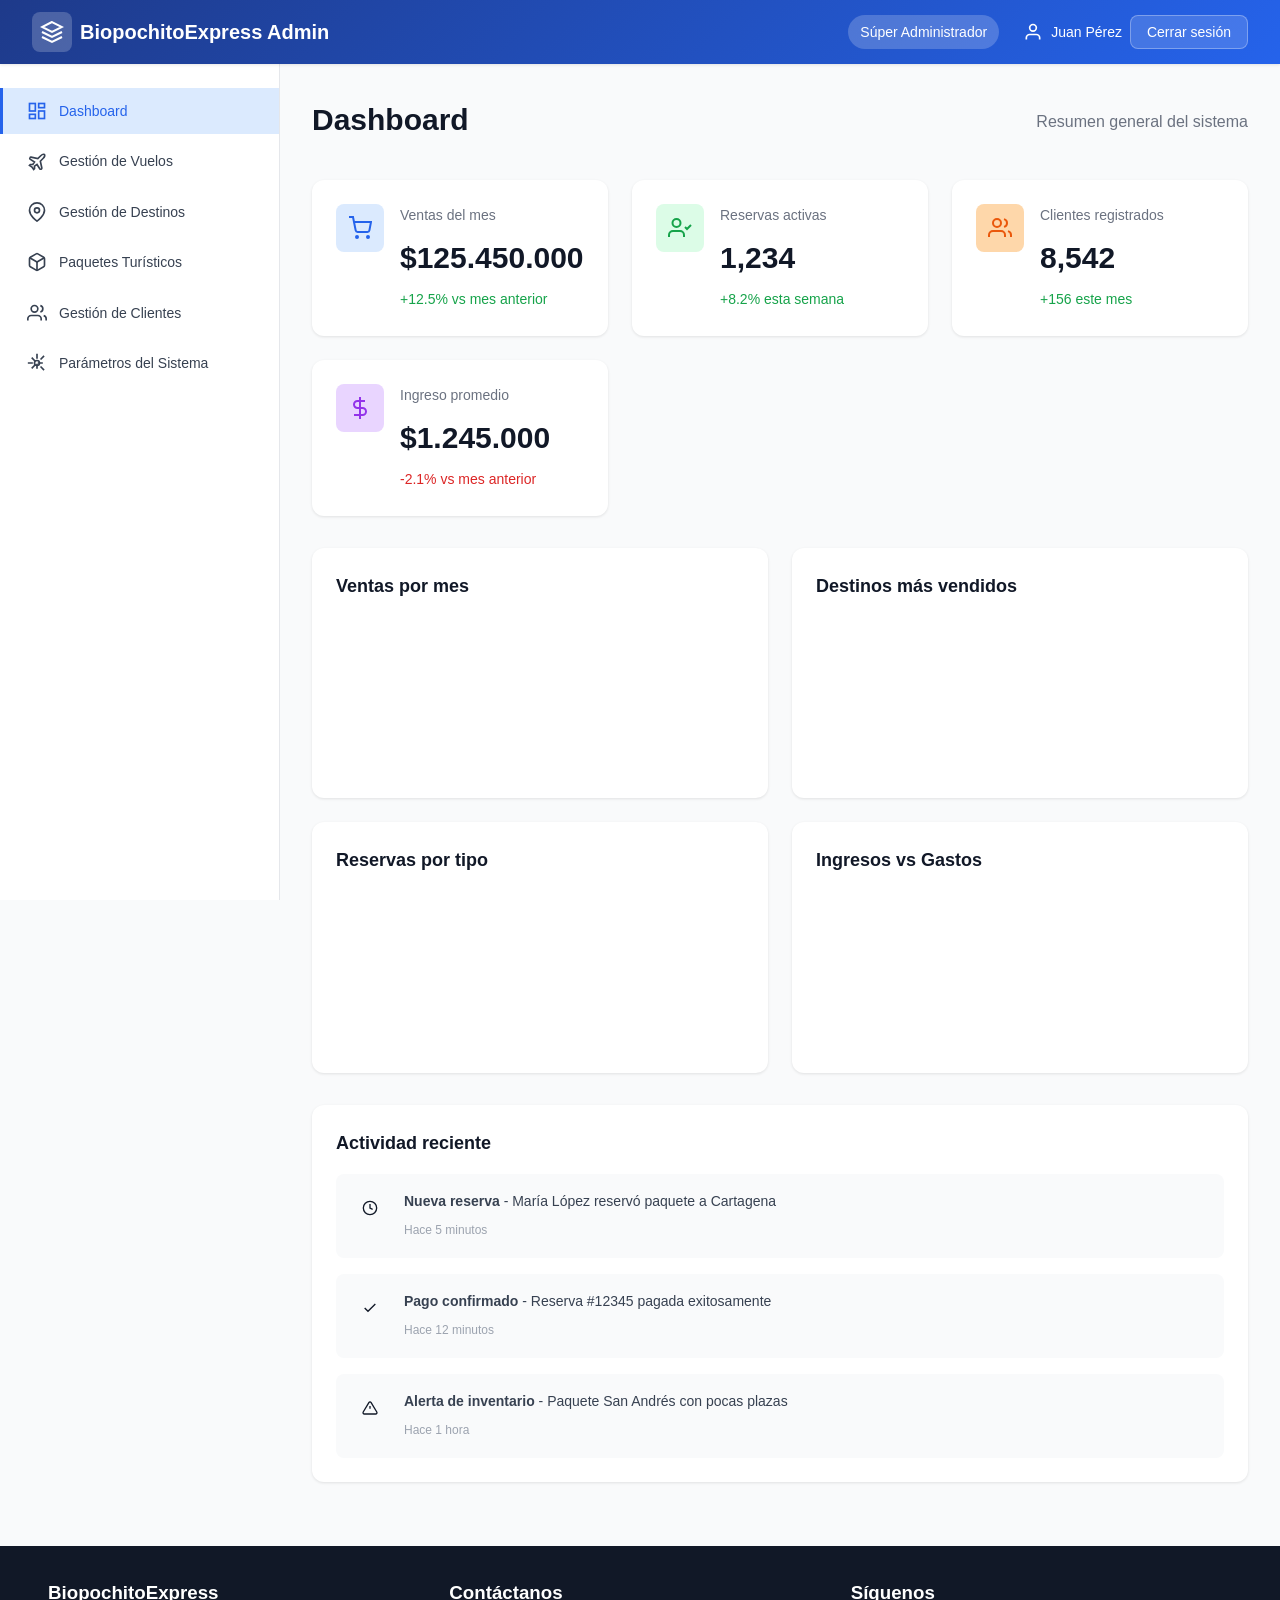
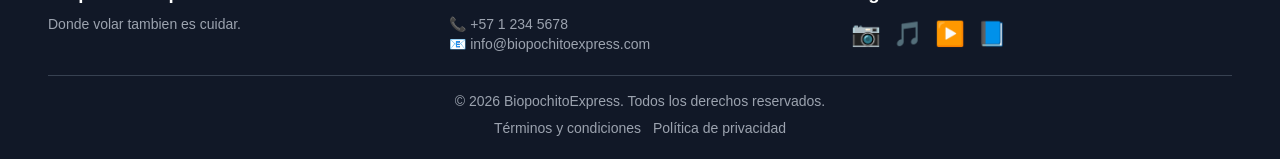
==== commit 254a4049: "Se agrega el Footer a los Roles Admin y Agent" ====
--- a/src/views/admin/admin.html
+++ b/src/views/admin/admin.html
@@ -507,11 +507,11 @@
                         <h3>Configuración General</h3>
                         <div class="setting-item">
                             <label>Nombre del sitio</label>
-                            <input type="text" value="ViajesColombia" class="input-setting">
+                            <input type="text" value="BiopochitoExpress" class="input-setting">
                         </div>
                         <div class="setting-item">
                             <label>Email de contacto</label>
-                            <input type="email" value="info@viajecolombia.com" class="input-setting">
+                            <input type="email" value="info@BiopochitoExpress.com" class="input-setting">
                         </div>
                         <div class="setting-item">
                             <label>Teléfono de soporte</label>
@@ -580,6 +580,38 @@
         </main>
     </div>
 
+    <!-- Footer -->
+    <footer class="footer">
+        <div class="container">
+            <div class="footer-grid">
+                <div>
+                    <h3>BiopochitoExpress</h3>
+                    <p>Donde volar tambien es cuidar.</p>
+                </div>
+                <div>
+                    <h3>Contáctanos</h3>
+                    <p>📞 +57 1 234 5678<br>📧 info@biopochitoexpress.com</p>
+                </div>
+                <div>
+                    <h3>Síguenos</h3>
+                    <div class="social-icons">
+                        <a href="#" class="social-icon">📷</a>
+                        <a href="#" class="social-icon">🎵</a>
+                        <a href="#" class="social-icon">▶️</a>
+                        <a href="#" class="social-icon">📘</a>
+                    </div>
+                </div>
+            </div>
+            <div class="footer-bottom">
+                <p>&copy; 2026 BiopochitoExpress. Todos los derechos reservados.</p>
+                <div class="footer-links">
+                    <a href="#">Términos y condiciones</a>
+                    <a href="#">Política de privacidad</a>
+                </div>
+            </div>
+        </div>
+    </footer>
+
     <script src="../../public/js/script.js"></script>
     <script src="../../public/js/admin-script.js"></script>
 </body>
--- a/src/public/css/styles.css
+++ b/src/public/css/styles.css
@@ -184,7 +184,7 @@
 .hero {
     background: linear-gradient(135deg, #2563eb 0%, #1e3a8a 100%);
     color: white;
-    padding: 50px 22px;
+    padding: 20px 22px;
 }
 
 .hero-text {
@@ -207,7 +207,7 @@
     background-color: white;
     border-radius: 1rem;
     box-shadow: 0 20px 25px -5px rgba(0, 0, 0, 0.1);
-    padding: 24px;
+    padding: 20px;
     max-width: 1024px;
     margin: 0 auto;
 }
@@ -329,7 +329,7 @@
 
 /* Offers Section */
 .offers {
-    padding: 4rem 1rem;
+    padding: 1rem 1rem;
 }
 
 .section-header {
@@ -367,7 +367,7 @@
 .offers-grid {
     display: grid;
     grid-template-columns: 1fr;
-    gap: 1.5rem;
+    gap: 1.2rem;
 }
 
 .offer-card {
@@ -504,8 +504,8 @@
 
 /* Services Section */
 .services {
-    background-color: #f3f4f6;
-    padding: 2.75rem 1rem;
+    background-color: #e5e7eb;
+    padding: .75rem 1rem;
 }
 
 .services h2 {
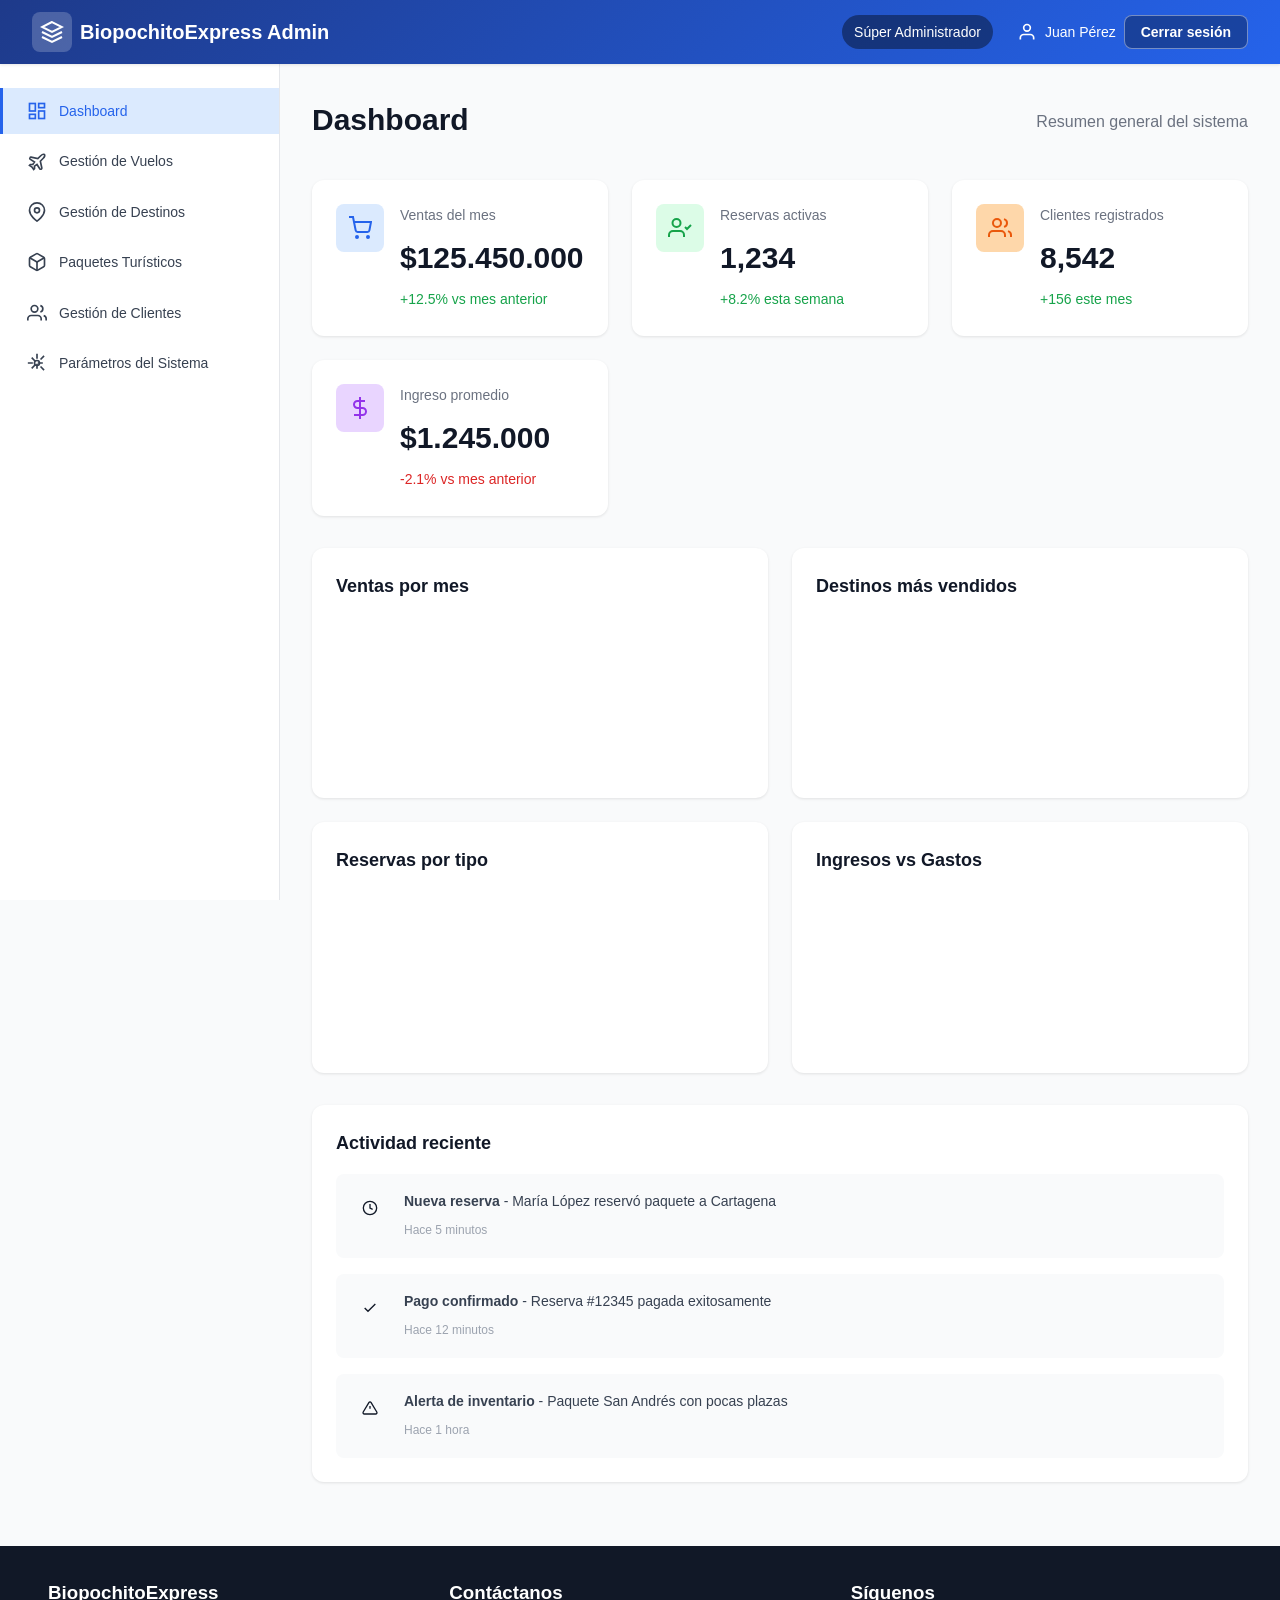
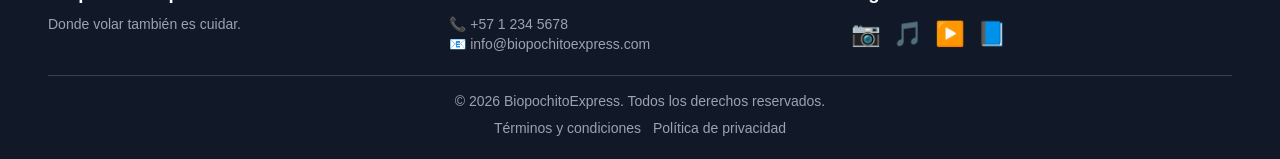
==== commit 63cdb31b: "Implementacion a los HTML WCAG" ====
--- a/src/views/admin/admin.html
+++ b/src/views/admin/admin.html
@@ -1,618 +1,637 @@
 <!DOCTYPE html>
 <html lang="es">
 <head>
-    <meta charset="UTF-8">
-    <meta name="viewport" content="width=device-width, initial-scale=1.0">
-    <title>Panel Súper Administrador - BiopochitoExpress</title>
-    <link rel="stylesheet" href="../../public/css/styles.css">
-    <link rel="stylesheet" href="../../public/css/admin-styles.css">
-    <script src="https://cdn.jsdelivr.net/npm/chart.js"></script>
+  <meta charset="UTF-8">
+  <meta name="viewport" content="width=device-width, initial-scale=1.0">
+  <title>Panel Súper Administrador - BiopochitoExpress</title>
+  <link rel="stylesheet" href="../../public/css/styles.css">
+  <link rel="stylesheet" href="../../public/css/admin-styles.css">
+  <script src="https://cdn.jsdelivr.net/npm/chart.js"></script>
 </head>
 <body>
-    <!-- Header Admin -->
-    <header class="header admin-header">
-        <div class="container header-content">
-            <a href="admin.html" class="logo">
-                <div class="logo-icon admin-logo">
-                    <svg width="24" height="24" viewBox="0 0 24 24" fill="none" stroke="currentColor" stroke-width="2">
-                        <path d="M12 2L2 7l10 5 10-5-10-5z"/><polyline points="2 17 12 22 22 17"/>
-                        <polyline points="2 12 12 17 22 12"/>
-                    </svg>
-                </div>
-                <span class="logo-text">BiopochitoExpress Admin</span>
-            </a>
-
-            <div class="admin-info">
-                <span class="admin-role">Súper Administrador</span>
-                <div class="user-menu">
-                    <svg width="20" height="20" viewBox="0 0 24 24" fill="none" stroke="currentColor" stroke-width="2">
-                        <path d="M20 21v-2a4 4 0 0 0-4-4H8a4 4 0 0 0-4 4v2"/><circle cx="12" cy="7" r="4"/>
-                    </svg>
-                    <span>Juan Pérez</span>
-                    <button class="btn-logout">Cerrar sesión</button>
-                </div>
-            </div>
-        </div>
-    </header>
-
-    <!-- Sidebar & Main Content -->
-    <div class="admin-layout">
-        <!-- Sidebar -->
-        <aside class="admin-sidebar">
-            <nav class="sidebar-nav">
-                <a href="#dashboard" class="sidebar-link active" data-section="dashboard">
-                    <svg width="20" height="20" viewBox="0 0 24 24" fill="none" stroke="currentColor" stroke-width="2">
-                        <rect x="3" y="3" width="7" height="9"/><rect x="14" y="3" width="7" height="5"/>
-                        <rect x="14" y="12" width="7" height="9"/><rect x="3" y="16" width="7" height="5"/>
-                    </svg>
-                    <span>Dashboard</span>
-                </a>
-                <a href="#vuelos" class="sidebar-link" data-section="vuelos">
-                    <svg width="20" height="20" viewBox="0 0 24 24" fill="none" stroke="currentColor" stroke-width="2">
-                        <path d="M17.8 19.2 16 11l3.5-3.5C21 6 21.5 4 21 3c-1-.5-3 0-4.5 1.5L13 8 4.8 6.2c-.5-.1-.9.1-1.1.5l-.3.5c-.2.5-.1 1 .3 1.3L9 12l-2 3H4l-1 1 3 2 2 3 1-1v-3l3-2 3.5 5.3c.3.4.8.5 1.3.3l.5-.2c.4-.3.6-.7.5-1.2z"/>
-                    </svg>
-                    <span>Gestión de Vuelos</span>
-                </a>
-                <a href="#destinos" class="sidebar-link" data-section="destinos">
-                    <svg width="20" height="20" viewBox="0 0 24 24" fill="none" stroke="currentColor" stroke-width="2">
-                        <path d="M21 10c0 7-9 13-9 13s-9-6-9-13a9 9 0 0 1 18 0z"/><circle cx="12" cy="10" r="3"/>
-                    </svg>
-                    <span>Gestión de Destinos</span>
-                </a>
-                <a href="#paquetes" class="sidebar-link" data-section="paquetes">
-                    <svg width="20" height="20" viewBox="0 0 24 24" fill="none" stroke="currentColor" stroke-width="2">
-                        <path d="M21 16V8a2 2 0 0 0-1-1.73l-7-4a2 2 0 0 0-2 0l-7 4A2 2 0 0 0 3 8v8a2 2 0 0 0 1 1.73l7 4a2 2 0 0 0 2 0l7-4A2 2 0 0 0 21 16z"/>
-                        <polyline points="3.27 6.96 12 12.01 20.73 6.96"/><line x1="12" y1="22.08" x2="12" y2="12"/>
-                    </svg>
-                    <span>Paquetes Turísticos</span>
-                </a>
-                <a href="#clientes" class="sidebar-link" data-section="clientes">
-                    <svg width="20" height="20" viewBox="0 0 24 24" fill="none" stroke="currentColor" stroke-width="2">
-                        <path d="M17 21v-2a4 4 0 0 0-4-4H5a4 4 0 0 0-4 4v2"/><circle cx="9" cy="7" r="4"/>
-                        <path d="M23 21v-2a4 4 0 0 0-3-3.87"/><path d="M16 3.13a4 4 0 0 1 0 7.75"/>
-                    </svg>
-                    <span>Gestión de Clientes</span>
-                </a>
-                <a href="#parametros" class="sidebar-link" data-section="parametros">
-                    <svg width="20" height="20" viewBox="0 0 24 24" fill="none" stroke="currentColor" stroke-width="2">
-                        <circle cx="12" cy="12" r="3"/><path d="M12 1v6m0 6v6M5.64 5.64l4.24 4.24m6.36 6.36l4.24 4.24M1 12h6m6 0h6M5.64 18.36l4.24-4.24m6.36-6.36l4.24-4.24"/>
-                    </svg>
-                    <span>Parámetros del Sistema</span>
-                </a>
-            </nav>
-        </aside>
-
-        <!-- Main Content -->
-        <main class="admin-main">
-            <!-- Dashboard Section -->
-            <section id="dashboard-section" class="admin-section active">
-                <div class="section-header-admin">
-                    <h1>Dashboard</h1>
-                    <p class="subtitle">Resumen general del sistema</p>
-                </div>
-
-                <!-- KPIs -->
-                <div class="kpi-grid">
-                    <div class="kpi-card">
-                        <div class="kpi-icon blue">
-                            <svg width="24" height="24" viewBox="0 0 24 24" fill="none" stroke="currentColor" stroke-width="2">
-                                <circle cx="9" cy="21" r="1"/><circle cx="20" cy="21" r="1"/>
-                                <path d="M1 1h4l2.68 13.39a2 2 0 0 0 2 1.61h9.72a2 2 0 0 0 2-1.61L23 6H6"/>
-                            </svg>
-                        </div>
-                        <div class="kpi-content">
-                            <h3>Ventas del mes</h3>
-                            <p class="kpi-value">$125.450.000</p>
-                            <span class="kpi-change positive">+12.5% vs mes anterior</span>
-                        </div>
-                    </div>
-
-                    <div class="kpi-card">
-                        <div class="kpi-icon green">
-                            <svg width="24" height="24" viewBox="0 0 24 24" fill="none" stroke="currentColor" stroke-width="2">
-                                <path d="M16 21v-2a4 4 0 0 0-4-4H5a4 4 0 0 0-4 4v2"/><circle cx="8.5" cy="7" r="4"/>
-                                <polyline points="17 11 19 13 23 9"/>
-                            </svg>
-                        </div>
-                        <div class="kpi-content">
-                            <h3>Reservas activas</h3>
-                            <p class="kpi-value">1,234</p>
-                            <span class="kpi-change positive">+8.2% esta semana</span>
-                        </div>
-                    </div>
-
-                    <div class="kpi-card">
-                        <div class="kpi-icon orange">
-                            <svg width="24" height="24" viewBox="0 0 24 24" fill="none" stroke="currentColor" stroke-width="2">
-                                <path d="M17 21v-2a4 4 0 0 0-4-4H5a4 4 0 0 0-4 4v2"/><circle cx="9" cy="7" r="4"/>
-                                <path d="M23 21v-2a4 4 0 0 0-3-3.87"/><path d="M16 3.13a4 4 0 0 1 0 7.75"/>
-                            </svg>
-                        </div>
-                        <div class="kpi-content">
-                            <h3>Clientes registrados</h3>
-                            <p class="kpi-value">8,542</p>
-                            <span class="kpi-change positive">+156 este mes</span>
-                        </div>
-                    </div>
-
-                    <div class="kpi-card">
-                        <div class="kpi-icon purple">
-                            <svg width="24" height="24" viewBox="0 0 24 24" fill="none" stroke="currentColor" stroke-width="2">
-                                <line x1="12" y1="1" x2="12" y2="23"/><path d="M17 5H9.5a3.5 3.5 0 0 0 0 7h5a3.5 3.5 0 0 1 0 7H6"/>
-                            </svg>
-                        </div>
-                        <div class="kpi-content">
-                            <h3>Ingreso promedio</h3>
-                            <p class="kpi-value">$1.245.000</p>
-                            <span class="kpi-change negative">-2.1% vs mes anterior</span>
-                        </div>
-                    </div>
-                </div>
-
-                <!-- Charts -->
-                <div class="charts-grid">
-                    <div class="chart-card">
-                        <h3>Ventas por mes</h3>
-                        <canvas id="salesChart"></canvas>
-                    </div>
-
-                    <div class="chart-card">
-                        <h3>Destinos más vendidos</h3>
-                        <canvas id="destinationsChart"></canvas>
-                    </div>
-
-                    <div class="chart-card">
-                        <h3>Reservas por tipo</h3>
-                        <canvas id="bookingTypeChart"></canvas>
-                    </div>
-
-                    <div class="chart-card">
-                        <h3>Ingresos vs Gastos</h3>
-                        <canvas id="revenueChart"></canvas>
-                    </div>
-                </div>
-
-                <!-- Recent Activity -->
-                <div class="activity-card">
-                    <h3>Actividad reciente</h3>
-                    <div class="activity-list">
-                        <div class="activity-item">
-                            <div class="activity-icon blue">
-                                <svg width="16" height="16" viewBox="0 0 24 24" fill="none" stroke="currentColor" stroke-width="2">
-                                    <circle cx="12" cy="12" r="10"/><polyline points="12 6 12 12 16 14"/>
-                                </svg>
-                            </div>
-                            <div class="activity-content">
-                                <p><strong>Nueva reserva</strong> - María López reservó paquete a Cartagena</p>
-                                <span class="activity-time">Hace 5 minutos</span>
-                            </div>
-                        </div>
-                        <div class="activity-item">
-                            <div class="activity-icon green">
-                                <svg width="16" height="16" viewBox="0 0 24 24" fill="none" stroke="currentColor" stroke-width="2">
-                                    <polyline points="20 6 9 17 4 12"/>
-                                </svg>
-                            </div>
-                            <div class="activity-content">
-                                <p><strong>Pago confirmado</strong> - Reserva #12345 pagada exitosamente</p>
-                                <span class="activity-time">Hace 12 minutos</span>
-                            </div>
-                        </div>
-                        <div class="activity-item">
-                            <div class="activity-icon orange">
-                                <svg width="16" height="16" viewBox="0 0 24 24" fill="none" stroke="currentColor" stroke-width="2">
-                                    <path d="M10.29 3.86L1.82 18a2 2 0 0 0 1.71 3h16.94a2 2 0 0 0 1.71-3L13.71 3.86a2 2 0 0 0-3.42 0z"/>
-                                    <line x1="12" y1="9" x2="12" y2="13"/><line x1="12" y1="17" x2="12.01" y2="17"/>
-                                </svg>
-                            </div>
-                            <div class="activity-content">
-                                <p><strong>Alerta de inventario</strong> - Paquete San Andrés con pocas plazas</p>
-                                <span class="activity-time">Hace 1 hora</span>
-                            </div>
-                        </div>
-                    </div>
-                </div>
-            </section>
-
-            <!-- Vuelos Section -->
-            <section id="vuelos-section" class="admin-section">
-                <div class="section-header-admin">
-                    <h1>Gestión de Vuelos</h1>
-                    <button class="btn-primary">
-                        <svg width="16" height="16" viewBox="0 0 24 24" fill="none" stroke="currentColor" stroke-width="2">
-                            <line x1="12" y1="5" x2="12" y2="19"/><line x1="5" y1="12" x2="19" y2="12"/>
-                        </svg>
-                        Nuevo Vuelo
-                    </button>
-                </div>
-
-                <div class="admin-filters">
-                    <input type="text" placeholder="Buscar por número de vuelo, origen o destino..." class="search-input">
-                    <select class="filter-select">
-                        <option>Todos los estados</option>
-                        <option>Activo</option>
-                        <option>Cancelado</option>
-                        <option>Completado</option>
-                    </select>
-                    <select class="filter-select">
-                        <option>Todas las aerolíneas</option>
-                        <option>Avianca</option>
-                        <option>LATAM</option>
-                        <option>Viva Air</option>
-                    </select>
-                </div>
-
-                <div class="data-table-container">
-                    <table class="data-table">
-                        <thead>
-                            <tr>
-                                <th>Vuelo</th>
-                                <th>Ruta</th>
-                                <th>Fecha/Hora</th>
-                                <th>Aerolínea</th>
-                                <th>Precio</th>
-                                <th>Plazas</th>
-                                <th>Estado</th>
-                                <th>Acciones</th>
-                            </tr>
-                        </thead>
-                        <tbody>
-                            <tr>
-                                <td><strong>AV123</strong></td>
-                                <td>Bogotá → Cartagena</td>
-                                <td>2026-04-15 08:30</td>
-                                <td>Avianca</td>
-                                <td>$450.000</td>
-                                <td>45/180</td>
-                                <td><span class="badge success">Activo</span></td>
-                                <td>
-                                    <button class="btn-icon" title="Editar">✏️</button>
-                                    <button class="btn-icon" title="Eliminar">🗑️</button>
-                                </td>
-                            </tr>
-                            <tr>
-                                <td><strong>LA456</strong></td>
-                                <td>Medellín → San Andrés</td>
-                                <td>2026-04-16 14:20</td>
-                                <td>LATAM</td>
-                                <td>$580.000</td>
-                                <td>120/150</td>
-                                <td><span class="badge success">Activo</span></td>
-                                <td>
-                                    <button class="btn-icon" title="Editar">✏️</button>
-                                    <button class="btn-icon" title="Eliminar">🗑️</button>
-                                </td>
-                            </tr>
-                            <tr>
-                                <td><strong>VV789</strong></td>
-                                <td>Cali → Bogotá</td>
-                                <td>2026-04-17 10:00</td>
-                                <td>Viva Air</td>
-                                <td>$320.000</td>
-                                <td>78/180</td>
-                                <td><span class="badge success">Activo</span></td>
-                                <td>
-                                    <button class="btn-icon" title="Editar">✏️</button>
-                                    <button class="btn-icon" title="Eliminar">🗑️</button>
-                                </td>
-                            </tr>
-                        </tbody>
-                    </table>
-                </div>
-
-                <div class="pagination">
-                    <button class="btn-pagination">Anterior</button>
-                    <span class="pagination-info">Página 1 de 12</span>
-                    <button class="btn-pagination">Siguiente</button>
-                </div>
-            </section>
-
-            <!-- Destinos Section -->
-            <section id="destinos-section" class="admin-section">
-                <div class="section-header-admin">
-                    <h1>Gestión de Destinos</h1>
-                    <button class="btn-primary">
-                        <svg width="16" height="16" viewBox="0 0 24 24" fill="none" stroke="currentColor" stroke-width="2">
-                            <line x1="12" y1="5" x2="12" y2="19"/><line x1="5" y1="12" x2="19" y2="12"/>
-                        </svg>
-                        Nuevo Destino
-                    </button>
-                </div>
-
-                <div class="destinations-grid">
-                    <div class="destination-admin-card">
-                        <img src="https://images.unsplash.com/photo-1690571100303-cb86f92b9b01?w=400" alt="Cartagena">
-                        <div class="destination-admin-content">
-                            <h3>Cartagena</h3>
-                            <p>Ciudad histórica del Caribe colombiano</p>
-                            <div class="destination-stats">
-                                <span>⭐ 4.8</span>
-                                <span>✈️ 45 vuelos/mes</span>
-                                <span>🎫 1,245 reservas</span>
-                            </div>
-                            <div class="destination-actions">
-                                <button class="btn-secondary">Editar</button>
-                                <button class="btn-danger">Desactivar</button>
-                            </div>
-                        </div>
-                    </div>
-
-                    <div class="destination-admin-card">
-                        <img src="https://images.unsplash.com/photo-1770955114269-464cba027fba?w=400" alt="Medellín">
-                        <div class="destination-admin-content">
-                            <h3>Medellín</h3>
-                            <p>Ciudad de la eterna primavera</p>
-                            <div class="destination-stats">
-                                <span>⭐ 4.9</span>
-                                <span>✈️ 38 vuelos/mes</span>
-                                <span>🎫 987 reservas</span>
-                            </div>
-                            <div class="destination-actions">
-                                <button class="btn-secondary">Editar</button>
-                                <button class="btn-danger">Desactivar</button>
-                            </div>
-                        </div>
-                    </div>
-
-                    <div class="destination-admin-card">
-                        <img src="https://images.unsplash.com/photo-1642840067750-783acb36632b?w=400" alt="San Andrés">
-                        <div class="destination-admin-content">
-                            <h3>San Andrés</h3>
-                            <p>Mar de los 7 colores</p>
-                            <div class="destination-stats">
-                                <span>⭐ 4.7</span>
-                                <span>✈️ 52 vuelos/mes</span>
-                                <span>🎫 1,567 reservas</span>
-                            </div>
-                            <div class="destination-actions">
-                                <button class="btn-secondary">Editar</button>
-                                <button class="btn-danger">Desactivar</button>
-                            </div>
-                        </div>
-                    </div>
-                </div>
-            </section>
-
-            <!-- Paquetes Section -->
-            <section id="paquetes-section" class="admin-section">
-                <div class="section-header-admin">
-                    <h1>Paquetes Turísticos</h1>
-                    <button class="btn-primary">
-                        <svg width="16" height="16" viewBox="0 0 24 24" fill="none" stroke="currentColor" stroke-width="2">
-                            <line x1="12" y1="5" x2="12" y2="19"/><line x1="5" y1="12" x2="19" y2="12"/>
-                        </svg>
-                        Nuevo Paquete
-                    </button>
-                </div>
-
-                <div class="data-table-container">
-                    <table class="data-table">
-                        <thead>
-                            <tr>
-                                <th>Paquete</th>
-                                <th>Destino</th>
-                                <th>Duración</th>
-                                <th>Incluye</th>
-                                <th>Precio</th>
-                                <th>Disponibles</th>
-                                <th>Estado</th>
-                                <th>Acciones</th>
-                            </tr>
-                        </thead>
-                        <tbody>
-                            <tr>
-                                <td><strong>Cartagena Mágica</strong></td>
-                                <td>Cartagena</td>
-                                <td>3 días / 2 noches</td>
-                                <td>Vuelo + Hotel 4★ + Tour</td>
-                                <td>$1.250.000</td>
-                                <td>15</td>
-                                <td><span class="badge success">Activo</span></td>
-                                <td>
-                                    <button class="btn-icon" title="Editar">✏️</button>
-                                    <button class="btn-icon" title="Eliminar">🗑️</button>
-                                </td>
-                            </tr>
-                            <tr>
-                                <td><strong>San Andrés Paradise</strong></td>
-                                <td>San Andrés</td>
-                                <td>4 días / 3 noches</td>
-                                <td>Vuelo + Hotel 5★ + All Inclusive</td>
-                                <td>$1.580.000</td>
-                                <td>8</td>
-                                <td><span class="badge warning">Pocas plazas</span></td>
-                                <td>
-                                    <button class="btn-icon" title="Editar">✏️</button>
-                                    <button class="btn-icon" title="Eliminar">🗑️</button>
-                                </td>
-                            </tr>
-                        </tbody>
-                    </table>
-                </div>
-            </section>
-
-            <!-- Clientes Section -->
-            <section id="clientes-section" class="admin-section">
-                <div class="section-header-admin">
-                    <h1>Gestión de Clientes</h1>
-                    <div class="admin-filters">
-                        <input type="text" placeholder="Buscar cliente por nombre, email o documento..." class="search-input">
-                    </div>
-                </div>
-
-                <div class="data-table-container">
-                    <table class="data-table">
-                        <thead>
-                            <tr>
-                                <th>Cliente</th>
-                                <th>Email</th>
-                                <th>Teléfono</th>
-                                <th>Reservas</th>
-                                <th>Total gastado</th>
-                                <th>Última compra</th>
-                                <th>Estado</th>
-                                <th>Acciones</th>
-                            </tr>
-                        </thead>
-                        <tbody>
-                            <tr>
-                                <td>
-                                    <div class="client-info">
-                                        <div class="client-avatar">ML</div>
-                                        <strong>María López</strong>
-                                    </div>
-                                </td>
-                                <td>maria.lopez@email.com</td>
-                                <td>+57 300 123 4567</td>
-                                <td>12</td>
-                                <td>$15.240.000</td>
-                                <td>2026-04-05</td>
-                                <td><span class="badge success">Activo</span></td>
-                                <td>
-                                    <button class="btn-icon" title="Ver">👁️</button>
-                                    <button class="btn-icon" title="Editar">✏️</button>
-                                </td>
-                            </tr>
-                            <tr>
-                                <td>
-                                    <div class="client-info">
-                                        <div class="client-avatar">CG</div>
-                                        <strong>Carlos Gómez</strong>
-                                    </div>
-                                </td>
-                                <td>carlos.gomez@email.com</td>
-                                <td>+57 301 987 6543</td>
-                                <td>8</td>
-                                <td>$9.870.000</td>
-                                <td>2026-03-28</td>
-                                <td><span class="badge success">Activo</span></td>
-                                <td>
-                                    <button class="btn-icon" title="Ver">👁️</button>
-                                    <button class="btn-icon" title="Editar">✏️</button>
-                                </td>
-                            </tr>
-                        </tbody>
-                    </table>
-                </div>
-            </section>
-
-            <!-- Parámetros Section -->
-            <section id="parametros-section" class="admin-section">
-                <div class="section-header-admin">
-                    <h1>Parámetros del Sistema</h1>
-                </div>
-
-                <div class="settings-grid">
-                    <div class="settings-card">
-                        <h3>Configuración General</h3>
-                        <div class="setting-item">
-                            <label>Nombre del sitio</label>
-                            <input type="text" value="BiopochitoExpress" class="input-setting">
-                        </div>
-                        <div class="setting-item">
-                            <label>Email de contacto</label>
-                            <input type="email" value="info@BiopochitoExpress.com" class="input-setting">
-                        </div>
-                        <div class="setting-item">
-                            <label>Teléfono de soporte</label>
-                            <input type="text" value="+57 1 234 5678" class="input-setting">
-                        </div>
-                        <button class="btn-primary">Guardar cambios</button>
-                    </div>
-
-                    <div class="settings-card">
-                        <h3>Comisiones y Tarifas</h3>
-                        <div class="setting-item">
-                            <label>Comisión por reserva (%)</label>
-                            <input type="number" value="8" class="input-setting">
-                        </div>
-                        <div class="setting-item">
-                            <label>IVA (%)</label>
-                            <input type="number" value="19" class="input-setting">
-                        </div>
-                        <div class="setting-item">
-                            <label>Tarifa de servicio</label>
-                            <input type="number" value="25000" class="input-setting">
-                        </div>
-                        <button class="btn-primary">Guardar cambios</button>
-                    </div>
-
-                    <div class="settings-card">
-                        <h3>Notificaciones</h3>
-                        <div class="setting-item">
-                            <label class="checkbox-label">
-                                <input type="checkbox" checked>
-                                <span>Notificar nuevas reservas</span>
-                            </label>
-                        </div>
-                        <div class="setting-item">
-                            <label class="checkbox-label">
-                                <input type="checkbox" checked>
-                                <span>Alertas de bajo inventario</span>
-                            </label>
-                        </div>
-                        <div class="setting-item">
-                            <label class="checkbox-label">
-                                <input type="checkbox">
-                                <span>Resumen diario por email</span>
-                            </label>
-                        </div>
-                        <button class="btn-primary">Guardar cambios</button>
-                    </div>
-
-                    <div class="settings-card">
-                        <h3>Gestión de Usuarios</h3>
-                        <p class="subtitle">Administrar roles y permisos del sistema</p>
-                        <div class="users-summary">
-                            <div class="user-role-item">
-                                <strong>Súper Administradores:</strong>
-                                <span>2 usuarios</span>
-                            </div>
-                            <div class="user-role-item">
-                                <strong>Agentes de Aerolínea:</strong>
-                                <span>15 usuarios</span>
-                            </div>
-                        </div>
-                        <button class="btn-primary">Gestionar usuarios</button>
-                    </div>
-                </div>
-            </section>
-        </main>
+
+  <!-- Header Admin -->
+  <header class="header admin-header">
+    <div class="container header-content">
+      <a href="admin.html" class="logo" aria-label="Panel de administración">
+        <div class="logo-icon admin-logo">
+          <svg width="24" height="24" viewBox="0 0 24 24" fill="none" stroke="currentColor" stroke-width="2" aria-hidden="true">
+            <path d="M12 2L2 7l10 5 10-5-10-5z" />
+            <polyline points="2 17 12 22 22 17" />
+            <polyline points="2 12 12 17 22 12" />
+          </svg>
+        </div>
+        <span class="logo-text">BiopochitoExpress Admin</span>
+      </a>
+
+      <div class="admin-info">
+        <span class="admin-role">Súper Administrador</span>
+        <div class="user-menu">
+          <svg width="20" height="20" viewBox="0 0 24 24" fill="none" stroke="currentColor" stroke-width="2" aria-hidden="true">
+            <path d="M20 21v-2a4 4 0 0 0-4-4H8a4 4 0 0 0-4 4v2" />
+            <circle cx="12" cy="7" r="4" />
+          </svg>
+          <span>Juan Pérez</span>
+          <button class="btn-logout" aria-label="Cerrar sesión">Cerrar sesión</button>
+        </div>
+      </div>
     </div>
-
-    <!-- Footer -->
-    <footer class="footer">
-        <div class="container">
-            <div class="footer-grid">
-                <div>
-                    <h3>BiopochitoExpress</h3>
-                    <p>Donde volar tambien es cuidar.</p>
-                </div>
-                <div>
-                    <h3>Contáctanos</h3>
-                    <p>📞 +57 1 234 5678<br>📧 info@biopochitoexpress.com</p>
-                </div>
-                <div>
-                    <h3>Síguenos</h3>
-                    <div class="social-icons">
-                        <a href="#" class="social-icon">📷</a>
-                        <a href="#" class="social-icon">🎵</a>
-                        <a href="#" class="social-icon">▶️</a>
-                        <a href="#" class="social-icon">📘</a>
-                    </div>
-                </div>
-            </div>
-            <div class="footer-bottom">
-                <p>&copy; 2026 BiopochitoExpress. Todos los derechos reservados.</p>
-                <div class="footer-links">
-                    <a href="#">Términos y condiciones</a>
-                    <a href="#">Política de privacidad</a>
-                </div>
-            </div>
-        </div>
-    </footer>
-
-    <script src="../../public/js/script.js"></script>
-    <script src="../../public/js/admin-script.js"></script>
+  </header>
+
+  <!-- Sidebar & Main Content -->
+  <div class="admin-layout">
+
+    <!-- Sidebar con roles ARIA -->
+    <aside class="admin-sidebar" aria-label="Menú de administración">
+      <nav class="sidebar-nav" role="tablist" aria-label="Secciones del panel">
+        <a href="#dashboard" class="sidebar-link active" data-section="dashboard" role="tab" aria-selected="true" id="tab-dashboard">
+          <svg width="20" height="20" viewBox="0 0 24 24" fill="none" stroke="currentColor" stroke-width="2" aria-hidden="true">
+            <rect x="3" y="3" width="7" height="9" />
+            <rect x="14" y="3" width="7" height="5" />
+            <rect x="14" y="12" width="7" height="9" />
+            <rect x="3" y="16" width="7" height="5" />
+          </svg>
+          <span>Dashboard</span>
+        </a>
+        <a href="#vuelos" class="sidebar-link" data-section="vuelos" role="tab" aria-selected="false" id="tab-vuelos">
+          <svg width="20" height="20" viewBox="0 0 24 24" fill="none" stroke="currentColor" stroke-width="2" aria-hidden="true">
+            <path d="M17.8 19.2 16 11l3.5-3.5C21 6 21.5 4 21 3c-1-.5-3 0-4.5 1.5L13 8 4.8 6.2c-.5-.1-.9.1-1.1.5l-.3.5c-.2.5-.1 1 .3 1.3L9 12l-2 3H4l-1 1 3 2 2 3 1-1v-3l3-2 3.5 5.3c.3.4.8.5 1.3.3l.5-.2c.4-.3.6-.7.5-1.2z" />
+          </svg>
+          <span>Gestión de Vuelos</span>
+        </a>
+        <a href="#destinos" class="sidebar-link" data-section="destinos" role="tab" aria-selected="false" id="tab-destinos">
+          <svg width="20" height="20" viewBox="0 0 24 24" fill="none" stroke="currentColor" stroke-width="2" aria-hidden="true">
+            <path d="M21 10c0 7-9 13-9 13s-9-6-9-13a9 9 0 0 1 18 0z" />
+            <circle cx="12" cy="10" r="3" />
+          </svg>
+          <span>Gestión de Destinos</span>
+        </a>
+        <a href="#paquetes" class="sidebar-link" data-section="paquetes" role="tab" aria-selected="false" id="tab-paquetes">
+          <svg width="20" height="20" viewBox="0 0 24 24" fill="none" stroke="currentColor" stroke-width="2" aria-hidden="true">
+            <path d="M21 16V8a2 2 0 0 0-1-1.73l-7-4a2 2 0 0 0-2 0l-7 4A2 2 0 0 0 3 8v8a2 2 0 0 0 1 1.73l7 4a2 2 0 0 0 2 0l7-4A2 2 0 0 0 21 16z" />
+            <polyline points="3.27 6.96 12 12.01 20.73 6.96" />
+            <line x1="12" y1="22.08" x2="12" y2="12" />
+          </svg>
+          <span>Paquetes Turísticos</span>
+        </a>
+        <a href="#clientes" class="sidebar-link" data-section="clientes" role="tab" aria-selected="false" id="tab-clientes">
+          <svg width="20" height="20" viewBox="0 0 24 24" fill="none" stroke="currentColor" stroke-width="2" aria-hidden="true">
+            <path d="M17 21v-2a4 4 0 0 0-4-4H5a4 4 0 0 0-4 4v2" />
+            <circle cx="9" cy="7" r="4" />
+            <path d="M23 21v-2a4 4 0 0 0-3-3.87" />
+            <path d="M16 3.13a4 4 0 0 1 0 7.75" />
+          </svg>
+          <span>Gestión de Clientes</span>
+        </a>
+        <a href="#parametros" class="sidebar-link" data-section="parametros" role="tab" aria-selected="false" id="tab-parametros">
+          <svg width="20" height="20" viewBox="0 0 24 24" fill="none" stroke="currentColor" stroke-width="2" aria-hidden="true">
+            <circle cx="12" cy="12" r="3" />
+            <path d="M12 1v6m0 6v6M5.64 5.64l4.24 4.24m6.36 6.36l4.24 4.24M1 12h6m6 0h6M5.64 18.36l4.24-4.24m6.36-6.36l4.24-4.24" />
+          </svg>
+          <span>Parámetros del Sistema</span>
+        </a>
+      </nav>
+    </aside>
+
+    <!-- Main Content -->
+    <main class="admin-main">
+
+      <!-- Dashboard Section -->
+      <section id="dashboard-section" class="admin-section active" role="tabpanel" aria-labelledby="tab-dashboard">
+        <div class="section-header-admin">
+          <h1>Dashboard</h1>
+          <p class="subtitle">Resumen general del sistema</p>
+        </div>
+
+        <!-- KPIs -->
+        <div class="kpi-grid">
+          <div class="kpi-card">
+            <div class="kpi-icon blue">
+              <svg width="24" height="24" viewBox="0 0 24 24" fill="none" stroke="currentColor" stroke-width="2" aria-hidden="true">
+                <circle cx="9" cy="21" r="1" />
+                <circle cx="20" cy="21" r="1" />
+                <path d="M1 1h4l2.68 13.39a2 2 0 0 0 2 1.61h9.72a2 2 0 0 0 2-1.61L23 6H6" />
+              </svg>
+            </div>
+            <div class="kpi-content">
+              <h3>Ventas del mes</h3>
+              <p class="kpi-value">$125.450.000</p>
+              <span class="kpi-change positive">+12.5% vs mes anterior</span>
+            </div>
+          </div>
+
+          <div class="kpi-card">
+            <div class="kpi-icon green">
+              <svg width="24" height="24" viewBox="0 0 24 24" fill="none" stroke="currentColor" stroke-width="2" aria-hidden="true">
+                <path d="M16 21v-2a4 4 0 0 0-4-4H5a4 4 0 0 0-4 4v2" />
+                <circle cx="8.5" cy="7" r="4" />
+                <polyline points="17 11 19 13 23 9" />
+              </svg>
+            </div>
+            <div class="kpi-content">
+              <h3>Reservas activas</h3>
+              <p class="kpi-value">1,234</p>
+              <span class="kpi-change positive">+8.2% esta semana</span>
+            </div>
+          </div>
+
+          <div class="kpi-card">
+            <div class="kpi-icon orange">
+              <svg width="24" height="24" viewBox="0 0 24 24" fill="none" stroke="currentColor" stroke-width="2" aria-hidden="true">
+                <path d="M17 21v-2a4 4 0 0 0-4-4H5a4 4 0 0 0-4 4v2" />
+                <circle cx="9" cy="7" r="4" />
+                <path d="M23 21v-2a4 4 0 0 0-3-3.87" />
+                <path d="M16 3.13a4 4 0 0 1 0 7.75" />
+              </svg>
+            </div>
+            <div class="kpi-content">
+              <h3>Clientes registrados</h3>
+              <p class="kpi-value">8,542</p>
+              <span class="kpi-change positive">+156 este mes</span>
+            </div>
+          </div>
+
+          <div class="kpi-card">
+            <div class="kpi-icon purple">
+              <svg width="24" height="24" viewBox="0 0 24 24" fill="none" stroke="currentColor" stroke-width="2" aria-hidden="true">
+                <line x1="12" y1="1" x2="12" y2="23" />
+                <path d="M17 5H9.5a3.5 3.5 0 0 0 0 7h5a3.5 3.5 0 0 1 0 7H6" />
+              </svg>
+            </div>
+            <div class="kpi-content">
+              <h3>Ingreso promedio</h3>
+              <p class="kpi-value">$1.245.000</p>
+              <span class="kpi-change negative">-2.1% vs mes anterior</span>
+            </div>
+          </div>
+        </div>
+
+        <!-- Charts -->
+        <div class="charts-grid">
+          <div class="chart-card">
+            <h3>Ventas por mes</h3>
+            <canvas id="salesChart" aria-label="Gráfico de ventas mensuales" role="img"></canvas>
+          </div>
+          <div class="chart-card">
+            <h3>Destinos más vendidos</h3>
+            <canvas id="destinationsChart" aria-label="Gráfico de destinos más vendidos" role="img"></canvas>
+          </div>
+          <div class="chart-card">
+            <h3>Reservas por tipo</h3>
+            <canvas id="bookingTypeChart" aria-label="Gráfico de reservas por tipo" role="img"></canvas>
+          </div>
+          <div class="chart-card">
+            <h3>Ingresos vs Gastos</h3>
+            <canvas id="revenueChart" aria-label="Gráfico de ingresos vs gastos" role="img"></canvas>
+          </div>
+        </div>
+
+        <!-- Recent Activity -->
+        <div class="activity-card">
+          <h3>Actividad reciente</h3>
+          <div class="activity-list">
+            <div class="activity-item">
+              <div class="activity-icon blue">
+                <svg width="16" height="16" viewBox="0 0 24 24" fill="none" stroke="currentColor" stroke-width="2" aria-hidden="true">
+                  <circle cx="12" cy="12" r="10" />
+                  <polyline points="12 6 12 12 16 14" />
+                </svg>
+              </div>
+              <div class="activity-content">
+                <p><strong>Nueva reserva</strong> - María López reservó paquete a Cartagena</p>
+                <span class="activity-time">Hace 5 minutos</span>
+              </div>
+            </div>
+            <div class="activity-item">
+              <div class="activity-icon green">
+                <svg width="16" height="16" viewBox="0 0 24 24" fill="none" stroke="currentColor" stroke-width="2" aria-hidden="true">
+                  <polyline points="20 6 9 17 4 12" />
+                </svg>
+              </div>
+              <div class="activity-content">
+                <p><strong>Pago confirmado</strong> - Reserva #12345 pagada exitosamente</p>
+                <span class="activity-time">Hace 12 minutos</span>
+              </div>
+            </div>
+            <div class="activity-item">
+              <div class="activity-icon orange">
+                <svg width="16" height="16" viewBox="0 0 24 24" fill="none" stroke="currentColor" stroke-width="2" aria-hidden="true">
+                  <path d="M10.29 3.86L1.82 18a2 2 0 0 0 1.71 3h16.94a2 2 0 0 0 1.71-3L13.71 3.86a2 2 0 0 0-3.42 0z" />
+                  <line x1="12" y1="9" x2="12" y2="13" />
+                  <line x1="12" y1="17" x2="12.01" y2="17" />
+                </svg>
+              </div>
+              <div class="activity-content">
+                <p><strong>Alerta de inventario</strong> - Paquete San Andrés con pocas plazas</p>
+                <span class="activity-time">Hace 1 hora</span>
+              </div>
+            </div>
+          </div>
+        </div>
+      </section>
+
+      <!-- Vuelos Section -->
+      <section id="vuelos-section" class="admin-section" role="tabpanel" aria-labelledby="tab-vuelos" hidden>
+        <div class="section-header-admin">
+          <h1>Gestión de Vuelos</h1>
+          <button class="btn-primary" aria-label="Nuevo vuelo">
+            <svg width="16" height="16" viewBox="0 0 24 24" fill="none" stroke="currentColor" stroke-width="2" aria-hidden="true">
+              <line x1="12" y1="5" x2="12" y2="19" />
+              <line x1="5" y1="12" x2="19" y2="12" />
+            </svg>
+            Nuevo Vuelo
+          </button>
+        </div>
+
+        <div class="admin-filters">
+          <input type="text" placeholder="Buscar por número de vuelo, origen o destino..." class="search-input" id="flightSearch" aria-label="Buscar vuelos">
+          <select class="filter-select" aria-label="Filtrar por estado">
+            <option>Todos los estados</option>
+            <option>Activo</option>
+            <option>Cancelado</option>
+            <option>Completado</option>
+          </select>
+          <select class="filter-select" aria-label="Filtrar por aerolínea">
+            <option>Todas las aerolíneas</option>
+            <option>Avianca</option>
+            <option>LATAM</option>
+            <option>Viva Air</option>
+          </select>
+        </div>
+
+        <div class="data-table-container">
+          <table class="data-table">
+            <thead>
+              <tr>
+                <th>Vuelo</th>
+                <th>Ruta</th>
+                <th>Fecha/Hora</th>
+                <th>Aerolínea</th>
+                <th>Precio</th>
+                <th>Plazas</th>
+                <th>Estado</th>
+                <th>Acciones</th>
+              </tr>
+            </thead>
+            <tbody>
+              <tr>
+                <td><strong>AV123</strong></td>
+                <td>Bogotá → Cartagena</td>
+                <td>2026-04-15 08:30</td>
+                <td>Avianca</td>
+                <td>$450.000</td>
+                <td>45/180</td>
+                <td><span class="badge success">Activo</span></td>
+                <td>
+                  <button class="btn-icon" title="Editar" aria-label="Editar vuelo AV123">✏️</button>
+                  <button class="btn-icon" title="Eliminar" aria-label="Eliminar vuelo AV123">🗑️</button>
+                 </td>
+              </tr>
+              <tr>
+                <td><strong>LA456</strong></td>
+                <td>Medellín → San Andrés</td>
+                <td>2026-04-16 14:20</td>
+                <td>LATAM</td>
+                <td>$580.000</td>
+                <td>120/150</td>
+                <td><span class="badge success">Activo</span></td>
+                <td>
+                  <button class="btn-icon" title="Editar" aria-label="Editar vuelo LA456">✏️</button>
+                  <button class="btn-icon" title="Eliminar" aria-label="Eliminar vuelo LA456">🗑️</button>
+                 </td>
+              </tr>
+              <tr>
+                <td><strong>VV789</strong></td>
+                <td>Cali → Bogotá</td>
+                <td>2026-04-17 10:00</td>
+                <td>Viva Air</td>
+                <td>$320.000</td>
+                <td>78/180</td>
+                <td><span class="badge success">Activo</span></td>
+                <td>
+                  <button class="btn-icon" title="Editar" aria-label="Editar vuelo VV789">✏️</button>
+                  <button class="btn-icon" title="Eliminar" aria-label="Eliminar vuelo VV789">🗑️</button>
+                 </td>
+              </tr>
+            </tbody>
+          </table>
+        </div>
+
+        <div class="pagination">
+          <button class="btn-pagination" aria-label="Página anterior">Anterior</button>
+          <span class="pagination-info">Página 1 de 12</span>
+          <button class="btn-pagination" aria-label="Página siguiente">Siguiente</button>
+        </div>
+      </section>
+
+      <!-- Destinos Section -->
+      <section id="destinos-section" class="admin-section" role="tabpanel" aria-labelledby="tab-destinos" hidden>
+        <div class="section-header-admin">
+          <h1>Gestión de Destinos</h1>
+          <button class="btn-primary" aria-label="Nuevo destino">
+            <svg width="16" height="16" viewBox="0 0 24 24" fill="none" stroke="currentColor" stroke-width="2" aria-hidden="true">
+              <line x1="12" y1="5" x2="12" y2="19" />
+              <line x1="5" y1="12" x2="19" y2="12" />
+            </svg>
+            Nuevo Destino
+          </button>
+        </div>
+
+        <div class="destinations-grid">
+          <div class="destination-admin-card">
+            <img src="https://images.unsplash.com/photo-1690571100303-cb86f92b9b01?w=400" alt="Fotografía del centro histórico de Cartagena, murallas y cielo azul">
+            <div class="destination-admin-content">
+              <h3>Cartagena</h3>
+              <p>Ciudad histórica del Caribe colombiano</p>
+              <div class="destination-stats">
+                <span>⭐ 4.8</span>
+                <span>✈️ 45 vuelos/mes</span>
+                <span>🎫 1,245 reservas</span>
+              </div>
+              <div class="destination-actions">
+                <button class="btn-secondary" aria-label="Editar Cartagena">Editar</button>
+                <button class="btn-danger" aria-label="Desactivar Cartagena">Desactivar</button>
+              </div>
+            </div>
+          </div>
+
+          <div class="destination-admin-card">
+            <img src="https://images.unsplash.com/photo-1770955114269-464cba027fba?w=400" alt="Vista panorámica de Medellín con edificios y montañas">
+            <div class="destination-admin-content">
+              <h3>Medellín</h3>
+              <p>Ciudad de la eterna primavera</p>
+              <div class="destination-stats">
+                <span>⭐ 4.9</span>
+                <span>✈️ 38 vuelos/mes</span>
+                <span>🎫 987 reservas</span>
+              </div>
+              <div class="destination-actions">
+                <button class="btn-secondary" aria-label="Editar Medellín">Editar</button>
+                <button class="btn-danger" aria-label="Desactivar Medellín">Desactivar</button>
+              </div>
+            </div>
+          </div>
+
+          <div class="destination-admin-card">
+            <img src="https://images.unsplash.com/photo-1642840067750-783acb36632b?w=400" alt="Playa de San Andrés con mar de siete colores">
+            <div class="destination-admin-content">
+              <h3>San Andrés</h3>
+              <p>Mar de los 7 colores</p>
+              <div class="destination-stats">
+                <span>⭐ 4.7</span>
+                <span>✈️ 52 vuelos/mes</span>
+                <span>🎫 1,567 reservas</span>
+              </div>
+              <div class="destination-actions">
+                <button class="btn-secondary" aria-label="Editar San Andrés">Editar</button>
+                <button class="btn-danger" aria-label="Desactivar San Andrés">Desactivar</button>
+              </div>
+            </div>
+          </div>
+        </div>
+      </section>
+
+      <!-- Paquetes Section -->
+      <section id="paquetes-section" class="admin-section" role="tabpanel" aria-labelledby="tab-paquetes" hidden>
+        <div class="section-header-admin">
+          <h1>Paquetes Turísticos</h1>
+          <button class="btn-primary" aria-label="Nuevo paquete">
+            <svg width="16" height="16" viewBox="0 0 24 24" fill="none" stroke="currentColor" stroke-width="2" aria-hidden="true">
+              <line x1="12" y1="5" x2="12" y2="19" />
+              <line x1="5" y1="12" x2="19" y2="12" />
+            </svg>
+            Nuevo Paquete
+          </button>
+        </div>
+
+        <div class="data-table-container">
+          <table class="data-table">
+            <thead>
+              <tr>
+                <th>Paquete</th>
+                <th>Destino</th>
+                <th>Duración</th>
+                <th>Incluye</th>
+                <th>Precio</th>
+                <th>Disponibles</th>
+                <th>Estado</th>
+                <th>Acciones</th>
+              </tr>
+            </thead>
+            <tbody>
+              <tr>
+                <td><strong>Cartagena Mágica</strong></td>
+                <td>Cartagena</td>
+                <td>3 días / 2 noches</td>
+                <td>Vuelo + Hotel 4★ + Tour</td>
+                <td>$1.250.000</td>
+                <td>15</td>
+                <td><span class="badge success">Activo</span></td>
+                <td>
+                  <button class="btn-icon" title="Editar" aria-label="Editar paquete Cartagena Mágica">✏️</button>
+                  <button class="btn-icon" title="Eliminar" aria-label="Eliminar paquete Cartagena Mágica">🗑️</button>
+                 </td>
+              </tr>
+              <tr>
+                <td><strong>San Andrés Paradise</strong></td>
+                <td>San Andrés</td>
+                <td>4 días / 3 noches</td>
+                <td>Vuelo + Hotel 5★ + All Inclusive</td>
+                <td>$1.580.000</td>
+                <td>8</td>
+                <td><span class="badge warning">Pocas plazas</span></td>
+                <td>
+                  <button class="btn-icon" title="Editar" aria-label="Editar paquete San Andrés Paradise">✏️</button>
+                  <button class="btn-icon" title="Eliminar" aria-label="Eliminar paquete San Andrés Paradise">🗑️</button>
+                 </td>
+              </tr>
+            </tbody>
+          </table>
+        </div>
+      </section>
+
+      <!-- Clientes Section -->
+      <section id="clientes-section" class="admin-section" role="tabpanel" aria-labelledby="tab-clientes" hidden>
+        <div class="section-header-admin">
+          <h1>Gestión de Clientes</h1>
+          <div class="admin-filters">
+            <input type="text" placeholder="Buscar cliente por nombre, email o documento..." class="search-input" id="clientSearch" aria-label="Buscar cliente">
+          </div>
+        </div>
+
+        <div class="data-table-container">
+          <table class="data-table">
+            <thead>
+              <tr>
+                <th>Cliente</th>
+                <th>Email</th>
+                <th>Teléfono</th>
+                <th>Reservas</th>
+                <th>Total gastado</th>
+                <th>Última compra</th>
+                <th>Estado</th>
+                <th>Acciones</th>
+              </tr>
+            </thead>
+            <tbody>
+              <tr>
+                <td>
+                  <div class="client-info">
+                    <div class="client-avatar" aria-hidden="true">ML</div>
+                    <strong>María López</strong>
+                  </div>
+                 </td>
+                <td>maria.lopez@email.com</td>
+                <td>+57 300 123 4567</td>
+                <td>12</td>
+                <td>$15.240.000</td>
+                <td>2026-04-05</td>
+                <td><span class="badge success">Activo</span></td>
+                <td>
+                  <button class="btn-icon" title="Ver" aria-label="Ver detalles de María López">👁️</button>
+                  <button class="btn-icon" title="Editar" aria-label="Editar cliente María López">✏️</button>
+                 </td>
+              </tr>
+              <tr>
+                <td>
+                  <div class="client-info">
+                    <div class="client-avatar" aria-hidden="true">CG</div>
+                    <strong>Carlos Gómez</strong>
+                  </div>
+                 </td>
+                <td>carlos.gomez@email.com</td>
+                <td>+57 301 987 6543</td>
+                <td>8</td>
+                <td>$9.870.000</td>
+                <td>2026-03-28</td>
+                <td><span class="badge success">Activo</span></td>
+                <td>
+                  <button class="btn-icon" title="Ver" aria-label="Ver detalles de Carlos Gómez">👁️</button>
+                  <button class="btn-icon" title="Editar" aria-label="Editar cliente Carlos Gómez">✏️</button>
+                 </td>
+              </tr>
+            </tbody>
+          </table>
+        </div>
+      </section>
+
+      <!-- Parámetros Section -->
+      <section id="parametros-section" class="admin-section" role="tabpanel" aria-labelledby="tab-parametros" hidden>
+        <div class="section-header-admin">
+          <h1>Parámetros del Sistema</h1>
+        </div>
+
+        <div class="settings-grid">
+          <div class="settings-card">
+            <h3>Configuración General</h3>
+            <div class="setting-item">
+              <label for="siteName">Nombre del sitio</label>
+              <input type="text" id="siteName" value="BiopochitoExpress" class="input-setting">
+            </div>
+            <div class="setting-item">
+              <label for="contactEmail">Email de contacto</label>
+              <input type="email" id="contactEmail" value="info@BiopochitoExpress.com" class="input-setting">
+            </div>
+            <div class="setting-item">
+              <label for="supportPhone">Teléfono de soporte</label>
+              <input type="text" id="supportPhone" value="+57 1 234 5678" class="input-setting">
+            </div>
+            <button class="btn-primary">Guardar cambios</button>
+          </div>
+
+          <div class="settings-card">
+            <h3>Comisiones y Tarifas</h3>
+            <div class="setting-item">
+              <label for="commission">Comisión por reserva (%)</label>
+              <input type="number" id="commission" value="8" class="input-setting">
+            </div>
+            <div class="setting-item">
+              <label for="iva">IVA (%)</label>
+              <input type="number" id="iva" value="19" class="input-setting">
+            </div>
+            <div class="setting-item">
+              <label for="serviceFee">Tarifa de servicio</label>
+              <input type="number" id="serviceFee" value="25000" class="input-setting">
+            </div>
+            <button class="btn-primary">Guardar cambios</button>
+          </div>
+
+          <div class="settings-card">
+            <h3>Notificaciones</h3>
+            <div class="setting-item">
+              <label class="checkbox-label">
+                <input type="checkbox" checked>
+                <span>Notificar nuevas reservas</span>
+              </label>
+            </div>
+            <div class="setting-item">
+              <label class="checkbox-label">
+                <input type="checkbox" checked>
+                <span>Alertas de bajo inventario</span>
+              </label>
+            </div>
+            <div class="setting-item">
+              <label class="checkbox-label">
+                <input type="checkbox">
+                <span>Resumen diario por email</span>
+              </label>
+            </div>
+            <button class="btn-primary">Guardar cambios</button>
+          </div>
+
+          <div class="settings-card">
+            <h3>Gestión de Usuarios</h3>
+            <p class="subtitle">Administrar roles y permisos del sistema</p>
+            <div class="users-summary">
+              <div class="user-role-item">
+                <strong>Súper Administradores:</strong>
+                <span>2 usuarios</span>
+              </div>
+              <div class="user-role-item">
+                <strong>Agentes de Aerolínea:</strong>
+                <span>15 usuarios</span>
+              </div>
+            </div>
+            <button class="btn-primary">Gestionar usuarios</button>
+          </div>
+        </div>
+      </section>
+    </main>
+  </div>
+
+  <!-- Footer -->
+  <footer class="footer">
+    <div class="container">
+      <div class="footer-grid">
+        <div>
+          <h3>BiopochitoExpress</h3>
+          <p>Donde volar también es cuidar.</p>
+        </div>
+        <div>
+          <h3>Contáctanos</h3>
+          <p>📞 +57 1 234 5678<br>📧 info@biopochitoexpress.com</p>
+        </div>
+        <div>
+          <h3>Síguenos</h3>
+          <div class="social-icons">
+            <a href="#" class="social-icon" aria-label="Instagram">📷</a>
+            <a href="#" class="social-icon" aria-label="TikTok">🎵</a>
+            <a href="#" class="social-icon" aria-label="YouTube">▶️</a>
+            <a href="#" class="social-icon" aria-label="Facebook">📘</a>
+          </div>
+        </div>
+      </div>
+      <div class="footer-bottom">
+        <p>&copy; 2026 BiopochitoExpress. Todos los derechos reservados.</p>
+        <div class="footer-links">
+          <a href="#">Términos y condiciones</a>
+          <a href="#">Política de privacidad</a>
+        </div>
+      </div>
+    </div>
+  </footer>
+
+  <script src="../../public/js/script.js"></script>
+  <script src="../../public/js/admin-script.js"></script>
 </body>
-</html>
+</html>
--- a/src/public/css/styles.css
+++ b/src/public/css/styles.css
@@ -1,959 +1,1012 @@
-/* Reset and Base Styles */
+/* ============================================
+   RESET & BASE STYLES
+   ============================================ */
 * {
-    margin: 0;
-    padding: 0;
-    box-sizing: border-box;
+  margin: 0;
+  padding: 0;
+  box-sizing: border-box;
 }
 
 body {
-    font-family: -apple-system, BlinkMacSystemFont, 'Segoe UI', Roboto, Oxygen, Ubuntu, Cantarell, sans-serif;
-    background-color: #f9fafb;
-    color: #111827;
-    line-height: 1.6;
+  font-family: -apple-system, BlinkMacSystemFont, 'Segoe UI', Roboto, Oxygen, Ubuntu, Cantarell, sans-serif;
+  background-color: #f9fafb;
+  color: #111827;
+  line-height: 1.6;
 }
 
 .container {
-    max-width: 1280px;
-    margin: 0 auto;
-    padding: 0 1rem;
-}
-
-/* Header */
+  max-width: 1280px;
+  margin: 0 auto;
+  padding: 0 1rem;
+}
+
+/* ============================================
+   ACCESIBILIDAD: FOCUS VISIBLE
+   ============================================ */
+:focus-visible {
+  outline: 3px solid #2563eb;
+  outline-offset: 2px;
+  border-radius: 4px;
+}
+
+button:focus-visible,
+a:focus-visible,
+input:focus-visible,
+select:focus-visible,
+textarea:focus-visible,
+[role="button"]:focus-visible,
+.seat:focus-visible {
+  outline: 3px solid #2563eb;
+  outline-offset: 2px;
+}
+
+/* Mensajes de error accesibles */
+.error-messages {
+  color: #b91c1c;
+  background-color: #fee2e2;
+  border-left: 4px solid #dc2626;
+  padding: 0.75rem;
+  margin-top: 1rem;
+  border-radius: 0.5rem;
+}
+
+.error-messages p {
+  margin: 0.25rem 0;
+}
+
+/* Resto del CSS original (sin cambios) */
+/* ============================================
+   HEADER
+   ============================================ */
 .header {
-    position: sticky;
-    top: 0;
-    z-index: 50;
-    background-color: white;
-    box-shadow: 0 1px 3px rgba(0,0,0,0.1);
+  position: sticky;
+  top: 0;
+  z-index: 50;
+  background-color: white;
+  box-shadow: 0 1px 3px rgba(0, 0, 0, 0.1);
 }
 
 .header-content {
-    display: flex;
-   justify-content: space-between;
-    align-items: center;
-    height: 64px;
+  display: flex;
+  justify-content: space-between;
+  align-items: center;
+  height: 64px;
 }
 
 .logo {
-    display: flex;
-    align-items: center;
-    gap: 0.5rem;
-    text-decoration: none;
+  display: flex;
+  align-items: center;
+  gap: 0.5rem;
+  text-decoration: none;
 }
 
 .logo-icon {
-    width: 40px;
-    height: 40px;
-    background: linear-gradient(135deg, #2563eb 0%, #1e40af 100%);
-    border-radius: 8px;
-    display: flex;
-    align-items: center;
-    justify-content: center;
-    color: white;
+  width: 40px;
+  height: 40px;
+  background: linear-gradient(135deg, #2563eb 0%, #1e40af 100%);
+  border-radius: 8px;
+  display: flex;
+  align-items: center;
+  justify-content: center;
+  color: white;
 }
 
 .logo-text {
-    font-size: 1.25rem;
-    font-weight: 700;
-    color: #111827;
+  font-size: 1.25rem;
+  font-weight: 700;
+  color: #111827;
 }
 
 .nav-desktop {
-    display: none;
-    align-items: center;
-    gap: 1.5rem;
+  display: none;
+  align-items: center;
+  gap: 1.5rem;
 }
 
 .nav-link {
-    text-decoration: none;
-    color: #374151;
-    font-size: 0.875rem;
-    font-weight: 500;
-    transition: color 0.2s;
+  text-decoration: none;
+  color: #374151;
+  font-size: 0.875rem;
+  font-weight: 500;
+  transition: color 0.2s;
 }
 
 .nav-link:hover,
 .nav-link.active {
-    color: #2563eb;
+  color: #2563eb;
 }
 
 .header-actions {
-    display: flex;
-    align-items: center;
-    gap: 1rem;
+  display: flex;
+  align-items: center;
+  gap: 1rem;
 }
 
 .cart-btn {
-    position: relative;
-    padding: 0.5rem;
-    color: #374151;
-    border-radius: 9999px;
-    transition: background-color 0.2s;
-    text-decoration: none;
+  position: relative;
+  padding: 0.5rem;
+  color: #374151;
+  border-radius: 9999px;
+  transition: background-color 0.2s;
+  text-decoration: none;
 }
 
 .cart-btn:hover {
-    background-color: #f3f4f6;
+  background-color: #f3f4f6;
 }
 
 .cart-badge {
-    position: absolute;
-    top: 0;
-    right: 0;
-    width: 20px;
-    height: 20px;
-    background-color: #2563eb;
-    border-radius: 9999px;
-    color: white;
-    font-size: 0.75rem;
-    display: flex;
-    align-items: center;
-    justify-content: center;
+  position: absolute;
+  top: 0;
+  right: 0;
+  width: 20px;
+  height: 20px;
+  background-color: #2563eb;
+  border-radius: 9999px;
+  color: white;
+  font-size: 0.75rem;
+  display: flex;
+  align-items: center;
+  justify-content: center;
 }
 
 .btn-account {
-    display: none;
-    align-items: center;
-    gap: 0.5rem;
-    padding: 0.5rem 1rem;
-    background-color: #2563eb;
-    color: white;
-    border: none;
-    border-radius: 0.5rem;
-    font-size: 0.875rem;
-    font-weight: 500;
-    cursor: pointer;
-    transition: background-color 0.2s;
+  display: none;
+  align-items: center;
+  gap: 0.5rem;
+  padding: 0.5rem 1rem;
+  background-color: #2563eb;
+  color: white;
+  border: none;
+  border-radius: 0.5rem;
+  font-size: 0.875rem;
+  font-weight: 500;
+  cursor: pointer;
+  transition: background-color 0.2s;
 }
 
 .btn-account:hover {
-    background-color: #1d4ed8;
+  background-color: #1d4ed8;
 }
 
 .btn-account.mobile {
-    display: flex;
-    width: 100%;
-    justify-content: center;
+  display: flex;
+  width: 100%;
+  justify-content: center;
 }
 
 .menu-toggle {
-    display: flex;
-    padding: 0.5rem;
-    background: none;
-    border: none;
-    cursor: pointer;
-    color: #374151;
-    border-radius: 0.5rem;
-    transition: background-color 0.2s;
+  display: flex;
+  padding: 0.5rem;
+  background: none;
+  border: none;
+  cursor: pointer;
+  color: #374151;
+  border-radius: 0.5rem;
+  transition: background-color 0.2s;
 }
 
 .menu-toggle:hover {
-    background-color: #f3f4f6;
+  background-color: #f3f4f6;
 }
 
 .nav-mobile {
-    display: none;
-    border-top: 1px solid #e5e7eb;
-    background-color: white;
-    padding: 1rem;
+  display: none;
+  border-top: 1px solid #e5e7eb;
+  background-color: white;
+  padding: 1rem;
 }
 
 .nav-mobile.active {
-    display: block;
+  display: block;
 }
 
 .nav-mobile-link {
-    display: block;
-    padding: 0.5rem 1rem;
-    margin-bottom: 0.5rem;
-    border-radius: 0.5rem;
-    text-decoration: none;
-    color: #374151;
-    font-size: 0.875rem;
-    font-weight: 500;
-    transition: all 0.2s;
+  display: block;
+  padding: 0.5rem 1rem;
+  margin-bottom: 0.5rem;
+  border-radius: 0.5rem;
+  text-decoration: none;
+  color: #374151;
+  font-size: 0.875rem;
+  font-weight: 500;
+  transition: all 0.2s;
 }
 
 .nav-mobile-link:hover,
 .nav-mobile-link.active {
-    background-color: #dbeafe;
-    color: #2563eb;
-}
-
-/* Hero Section */
+  background-color: #dbeafe;
+  color: #2563eb;
+}
+
+/* ============================================
+   HERO SECTION
+   ============================================ */
 .hero {
-    background: linear-gradient(135deg, #2563eb 0%, #1e3a8a 100%);
-    color: white;
-    padding: 20px 22px;
+  background: linear-gradient(135deg, #2563eb 0%, #1e3a8a 100%);
+  color: white;
+  padding: 20px 22px;
 }
 
 .hero-text {
-    text-align: center;
-    margin-bottom: 2rem;
+  text-align: center;
+  margin-bottom: 2rem;
 }
 
 .hero-text h1 {
-    font-size: 2rem;
-    font-weight: 700;
-    margin-bottom: 1rem;
+  font-size: 2rem;
+  font-weight: 700;
+  margin-bottom: 1rem;
 }
 
 .hero-text p {
-    font-size: 1.125rem;
-    color: #dbeafe;
+  font-size: 1.125rem;
+  color: #dbeafe;
 }
 
 .search-form-card {
-    background-color: white;
-    border-radius: 1rem;
-    box-shadow: 0 20px 25px -5px rgba(0, 0, 0, 0.1);
-    padding: 20px;
-    max-width: 1024px;
-    margin: 0 auto;
+  background-color: white;
+  border-radius: 1rem;
+  box-shadow: 0 20px 25px -5px rgba(0, 0, 0, 0.1);
+  padding: 20px;
+  max-width: 1024px;
+  margin: 0 auto;
 }
 
 .form-header {
-    display: flex;
-    flex-wrap: wrap;
-    gap: 1rem;
-    margin-bottom: 1.5rem;
+  display: flex;
+  flex-wrap: wrap;
+  gap: 1rem;
+  margin-bottom: 1.5rem;
 }
 
 .trip-toggle {
-    display: flex;
-    background-color: #f3f4f6;
-    border-radius: 0.5rem;
-    padding: 0.25rem;
+  display: flex;
+  background-color: #f3f4f6;
+  border-radius: 0.5rem;
+  padding: 0.25rem;
 }
 
 .toggle-btn {
-    padding: 0.5rem 1.5rem;
-    border: none;
-    background: none;
-    color: #4b5563;
-    font-size: 0.875rem;
-    font-weight: 500;
-    border-radius: 0.375rem;
-    cursor: pointer;
-    transition: all 0.2s;
+  padding: 0.5rem 1.5rem;
+  border: none;
+  background: none;
+  color: #4b5563;
+  font-size: 0.875rem;
+  font-weight: 500;
+  border-radius: 0.375rem;
+  cursor: pointer;
+  transition: all 0.2s;
 }
 
 .toggle-btn.active {
-    background-color: white;
-    color: #2563eb;
-    box-shadow: 0 1px 2px rgba(0, 0, 0, 0.05);
+  background-color: white;
+  color: #2563eb;
+  box-shadow: 0 1px 2px rgba(0, 0, 0, 0.05);
 }
 
 .checkbox-label {
-    display: flex;
-    align-items: center;
-    gap: 0.5rem;
-    cursor: pointer;
-    font-size: 0.875rem;
-    font-weight: 500;
-    color: #374151;
+  display: flex;
+  align-items: center;
+  gap: 0.5rem;
+  cursor: pointer;
+  font-size: 0.875rem;
+  font-weight: 500;
+  color: #374151;
 }
 
 .checkbox-label input {
-    width: 1.25rem;
-    height: 1.25rem;
-    accent-color: #2563eb;
+  width: 1.25rem;
+  height: 1.25rem;
+  accent-color: #2563eb;
 }
 
 .search-fields {
-    display: grid;
-    grid-template-columns: 1fr;
-    gap: 1rem;
-    margin-bottom: 1.5rem;
+  display: grid;
+  grid-template-columns: 1fr;
+  gap: 1rem;
+  margin-bottom: 1.5rem;
 }
 
 .form-field label {
-    display: block;
-    font-size: 0.875rem;
-    font-weight: 500;
-    color: #374151;
-    margin-bottom: 0.5rem;
+  display: block;
+  font-size: 0.875rem;
+  font-weight: 500;
+  color: #374151;
+  margin-bottom: 0.5rem;
 }
 
 .input-with-icon {
-    position: relative;
+  position: relative;
 }
 
 .input-with-icon svg {
-    position: absolute;
-    left: 12px;
-    top: 50%;
-    transform: translateY(-50%);
-    color: #9ca3af;
+  position: absolute;
+  left: 12px;
+  top: 50%;
+  transform: translateY(-50%);
+  color: #9ca3af;
 }
 
 .input-with-icon input,
 .input-with-icon select {
-    width: 100%;
-    padding: 12px 12px 12px 40px;
-    border: 1px solid #d1d5db;
-    border-radius: 0.5rem;
-    font-size: 1rem;
-    color: #111827;
+  width: 100%;
+  padding: 12px 12px 12px 40px;
+  border: 1px solid #d1d5db;
+  border-radius: 0.5rem;
+  font-size: 1rem;
+  color: #111827;
 }
 
 .input-with-icon input:focus,
 .input-with-icon select:focus {
-    outline: none;
-    border-color: #2563eb;
-    box-shadow: 0 0 0 3px rgba(37, 99, 235, 0.1);
+  outline: none;
+  border-color: #2563eb;
+  box-shadow: 0 0 0 3px rgba(37, 99, 235, 0.1);
 }
 
 .btn-search {
-    width: 100%;
+  width: 100%;
+  display: flex;
+  align-items: center;
+  justify-content: center;
+  gap: 0.5rem;
+  padding: 1rem 1.5rem;
+  background-color: #2563eb;
+  color: white;
+  border: none;
+  border-radius: 0.5rem;
+  font-size: 1.125rem;
+  font-weight: 600;
+  cursor: pointer;
+  box-shadow: 0 10px 15px -3px rgba(0, 0, 0, 0.1);
+  transition: all 0.2s;
+}
+
+.btn-search:hover {
+  background-color: #1d4ed8;
+  box-shadow: 0 20px 25px -5px rgba(0, 0, 0, 0.1);
+}
+
+/* ============================================
+   OFFERS SECTION
+   ============================================ */
+.offers {
+  padding: 1rem 1rem;
+}
+
+.section-header {
+  display: flex;
+  justify-content: space-between;
+  align-items: center;
+  margin-bottom: 2rem;
+}
+
+.section-header h2 {
+  font-size: 1.875rem;
+  font-weight: 700;
+  color: #111827;
+  margin-bottom: 0.5rem;
+}
+
+.subtitle {
+  color: #6b7280;
+}
+
+.btn-link {
+  display: none;
+  align-items: center;
+  gap: 0.5rem;
+  color: #2563eb;
+  text-decoration: none;
+  font-weight: 500;
+  transition: color 0.2s;
+}
+
+.btn-link:hover {
+  color: #1d4ed8;
+}
+
+.offers-grid {
+  display: grid;
+  grid-template-columns: 1fr;
+  gap: 1.2rem;
+}
+
+.offer-card {
+  background-color: white;
+  border-radius: 0.75rem;
+  box-shadow: 0 1px 3px rgba(0, 0, 0, 0.1);
+  overflow: hidden;
+  cursor: pointer;
+  transition: all 0.3s;
+}
+
+.offer-card:hover {
+  box-shadow: 0 20px 25px -5px rgba(0, 0, 0, 0.1);
+}
+
+.offer-image {
+  position: relative;
+  height: 192px;
+  overflow: hidden;
+}
+
+.offer-image img {
+  width: 100%;
+  height: 100%;
+  object-fit: cover;
+  transition: transform 0.3s;
+}
+
+.offer-card:hover .offer-image img {
+  transform: scale(1.1);
+}
+
+.offer-badge {
+  position: absolute;
+  top: 1rem;
+  left: 1rem;
+  background-color: rgba(255, 255, 255, 0.9);
+  backdrop-filter: blur(4px);
+  padding: 0.25rem 0.75rem;
+  border-radius: 9999px;
+  font-size: 0.875rem;
+  font-weight: 500;
+  color: #2563eb;
+  display: flex;
+  align-items: center;
+  gap: 0.25rem;
+}
+
+.offer-content {
+  padding: 1.25rem;
+}
+
+.offer-content h3 {
+  font-size: 1.25rem;
+  font-weight: 700;
+  color: #111827;
+  margin-bottom: 0.5rem;
+}
+
+.rating {
+  display: flex;
+  align-items: center;
+  gap: 0.25rem;
+  margin-bottom: 0.75rem;
+}
+
+.star {
+  color: #eab308;
+  font-size: 1.125rem;
+}
+
+.rating span {
+  font-size: 0.875rem;
+  font-weight: 500;
+  color: #374151;
+}
+
+.reviews {
+  color: #6b7280 !important;
+}
+
+.tags {
+  display: flex;
+  flex-wrap: wrap;
+  gap: 0.5rem;
+  margin-bottom: 1rem;
+}
+
+.tag {
+  padding: 0.25rem 0.5rem;
+  background-color: #dbeafe;
+  color: #2563eb;
+  font-size: 0.75rem;
+  font-weight: 500;
+  border-radius: 0.25rem;
+}
+
+.offer-footer {
+  display: flex;
+  justify-content: space-between;
+  align-items: flex-end;
+}
+
+.price {
+  display: flex;
+  flex-direction: column;
+}
+
+.price-label {
+  font-size: 0.875rem;
+  color: #6b7280;
+}
+
+.price-value {
+  font-size: 1.5rem;
+  font-weight: 700;
+  color: #2563eb;
+}
+
+.btn-primary {
+  padding: 0.5rem 1rem;
+  background-color: #2563eb;
+  color: white;
+  text-decoration: none;
+  border-radius: 0.5rem;
+  font-size: 0.875rem;
+  font-weight: 500;
+  transition: background-color 0.2s;
+  border: none;
+  cursor: pointer;
+}
+
+.btn-primary:hover {
+  background-color: #1d4ed8;
+}
+
+/* ============================================
+   SERVICES SECTION
+   ============================================ */
+.services {
+  background-color: #e5e7eb;
+  padding: 0.75rem 1rem;
+}
+
+.services h2 {
+  font-size: 1.875rem;
+  font-weight: 700;
+  color: #111827;
+  margin-bottom: 1.25rem;
+}
+
+.text-center {
+  text-align: center;
+}
+
+.services-grid {
+  display: grid;
+  grid-template-columns: 1fr;
+  gap: 1rem;
+}
+
+.service-card {
+  background-color: white;
+  padding: 1.25rem;
+  border-radius: 0.75rem;
+  box-shadow: 0 1px 3px rgba(0, 0, 0, 0.1);
+  transition: box-shadow 0.2s;
+}
+
+.service-card:hover {
+  box-shadow: 0 10px 15px -3px rgba(0, 0, 0, 0.1);
+}
+
+.service-icon {
+  width: 40px;
+  height: 40px;
+  background-color: #dbeafe;
+  border-radius: 0.5rem;
+  display: flex;
+  align-items: center;
+  justify-content: center;
+  margin-bottom: 0.75rem;
+  color: #2563eb;
+}
+
+.service-card h3 {
+  font-size: 1.125rem;
+  font-weight: 700;
+  color: #111827;
+  margin-bottom: 0.5rem;
+}
+
+.service-card p {
+  font-size: 0.875rem;
+  color: #6b7280;
+  margin-bottom: 0.75rem;
+}
+
+.service-link {
+  color: #2563eb;
+  text-decoration: none;
+  font-size: 0.875rem;
+  font-weight: 500;
+  transition: color 0.2s;
+}
+
+.service-link:hover {
+  color: #1d4ed8;
+}
+
+/* ============================================
+   FOOTER
+   ============================================ */
+.footer {
+  background-color: #111827;
+  color: white;
+  padding: 2rem 1rem 1.25rem;
+}
+
+.footer-grid {
+  display: grid;
+  grid-template-columns: 1fr;
+  gap: 1.25rem;
+  margin-bottom: 1.25rem;
+}
+
+.footer h3 {
+  font-weight: 600;
+  margin-bottom: 0.5rem;
+}
+
+.footer p {
+  font-size: 0.875rem;
+  color: #9ca3af;
+  line-height: 1.4;
+}
+
+.social-icons {
+  display: flex;
+  gap: 0.75rem;
+}
+
+.social-icon {
+  font-size: 1.5rem;
+  text-decoration: none;
+  transition: opacity 0.2s;
+}
+
+.social-icon:hover {
+  opacity: 0.7;
+}
+
+.footer-bottom {
+  border-top: 1px solid #374151;
+  padding-top: 1rem;
+  text-align: center;
+}
+
+.footer-bottom p {
+  font-size: 0.875rem;
+  color: #9ca3af;
+  margin-bottom: 0.35rem;
+}
+
+.footer-links {
+  display: flex;
+  justify-content: center;
+  gap: 0.75rem;
+  flex-wrap: wrap;
+}
+
+.footer-links a {
+  color: #9ca3af;
+  text-decoration: none;
+  font-size: 0.875rem;
+  transition: color 0.2s;
+}
+
+.footer-links a:hover {
+  color: white;
+}
+
+/* ============================================
+   RESPONSIVE DESIGN
+   ============================================ */
+@media (min-width: 640px) {
+  .logo-text {
+    display: block;
+  }
+
+  .hero-text h1 {
+    font-size: 2.5rem;
+  }
+
+  .hero-text p {
+    font-size: 1.25rem;
+  }
+}
+
+@media (min-width: 768px) {
+  .container {
+    padding: 0 1.5rem;
+  }
+
+  .menu-toggle {
+    display: none;
+  }
+
+  .nav-desktop {
     display: flex;
-    align-items: center;
-    justify-content: center;
-    gap: 0.5rem;
-    padding: 1rem 1.5rem;
-    background-color: #2563eb;
-    color: white;
-    border: none;
-    border-radius: 0.5rem;
-    font-size: 1.125rem;
-    font-weight: 600;
-    cursor: pointer;
-    box-shadow: 0 10px 15px -3px rgba(0, 0, 0, 0.1);
-    transition: all 0.2s;
-}
-
-.btn-search:hover {
-    background-color: #1d4ed8;
-    box-shadow: 0 20px 25px -5px rgba(0, 0, 0, 0.1);
-}
-
-/* Offers Section */
-.offers {
-    padding: 1rem 1rem;
-}
-
-.section-header {
+  }
+
+  .btn-account {
     display: flex;
-    justify-content: space-between;
-    align-items: center;
-    margin-bottom: 2rem;
-}
-
-.section-header h2 {
-    font-size: 1.875rem;
-    font-weight: 700;
-    color: #111827;
-    margin-bottom: 0.5rem;
-}
-
-.subtitle {
-    color: #6b7280;
-}
-
-.btn-link {
+  }
+
+  .btn-account.mobile {
     display: none;
-    align-items: center;
-    gap: 0.5rem;
-    color: #2563eb;
-    text-decoration: none;
-    font-weight: 500;
-    transition: color 0.2s;
-}
-
-.btn-link:hover {
-    color: #1d4ed8;
-}
-
-.offers-grid {
-    display: grid;
-    grid-template-columns: 1fr;
-    gap: 1.2rem;
-}
-
-.offer-card {
-    background-color: white;
-    border-radius: 0.75rem;
-    box-shadow: 0 1px 3px rgba(0, 0, 0, 0.1);
-    overflow: hidden;
-    cursor: pointer;
-    transition: all 0.3s;
-}
-
-.offer-card:hover {
-    box-shadow: 0 20px 25px -5px rgba(0, 0, 0, 0.1);
-}
-
-.offer-image {
-    position: relative;
-    height: 192px;
-    overflow: hidden;
-}
-
-.offer-image img {
-    width: 100%;
-    height: 100%;
-    object-fit: cover;
-    transition: transform 0.3s;
-}
-
-.offer-card:hover .offer-image img {
-    transform: scale(1.1);
-}
-
-.offer-badge {
-    position: absolute;
-    top: 1rem;
-    left: 1rem;
-    background-color: rgba(255, 255, 255, 0.9);
-    backdrop-filter: blur(4px);
-    padding: 0.25rem 0.75rem;
-    border-radius: 9999px;
-    font-size: 0.875rem;
-    font-weight: 500;
-    color: #2563eb;
+  }
+
+  .search-fields {
+    grid-template-columns: repeat(2, 1fr);
+  }
+
+  .offers-grid {
+    grid-template-columns: repeat(2, 1fr);
+  }
+
+  .services-grid {
+    grid-template-columns: repeat(3, 1fr);
+  }
+
+  .footer-grid {
+    grid-template-columns: repeat(3, 1fr);
+  }
+
+  .btn-link {
     display: flex;
-    align-items: center;
-    gap: 0.25rem;
-}
-
-.offer-content {
-    padding: 1.25rem;
-}
-
-.offer-content h3 {
-    font-size: 1.25rem;
-    font-weight: 700;
-    color: #111827;
-    margin-bottom: 0.5rem;
-}
-
-.rating {
-    display: flex;
-    align-items: center;
-    gap: 0.25rem;
-    margin-bottom: 0.75rem;
-}
-
-.star {
-    color: #eab308;
-    font-size: 1.125rem;
-}
-
-.rating span {
-    font-size: 0.875rem;
-    font-weight: 500;
-    color: #374151;
-}
-
-.reviews {
-    color: #6b7280 !important;
-}
-
-.tags {
-    display: flex;
-    flex-wrap: wrap;
-    gap: 0.5rem;
-    margin-bottom: 1rem;
-}
-
-.tag {
-    padding: 0.25rem 0.5rem;
-    background-color: #dbeafe;
-    color: #2563eb;
-    font-size: 0.75rem;
-    font-weight: 500;
-    border-radius: 0.25rem;
-}
-
-.offer-footer {
-    display: flex;
-    justify-content: space-between;
-    align-items: flex-end;
-}
-
-.price {
-    display: flex;
-    flex-direction: column;
-}
-
-.price-label {
-    font-size: 0.875rem;
-    color: #6b7280;
-}
-
-.price-value {
-    font-size: 1.5rem;
-    font-weight: 700;
-    color: #2563eb;
-}
-
-.btn-primary {
-    padding: 0.5rem 1rem;
-    background-color: #2563eb;
-    color: white;
-    text-decoration: none;
-    border-radius: 0.5rem;
-    font-size: 0.875rem;
-    font-weight: 500;
-    transition: background-color 0.2s;
-}
-
-.btn-primary:hover {
-    background-color: #1d4ed8;
-}
-
-/* Services Section */
-.services {
-    background-color: #e5e7eb;
-    padding: .75rem 1rem;
-}
-
-.services h2 {
-    font-size: 1.875rem;
-    font-weight: 700;
-    color: #111827;
-    margin-bottom: 1.25rem;
-}
-
-.text-center {
-    text-align: center;
-}
-
-.services-grid {
-    display: grid;
-    grid-template-columns: 1fr;
-    gap: 1rem;
-}
-
-.service-card {
-    background-color: white;
-    padding: 1.25rem;
-    border-radius: 0.75rem;
-    box-shadow: 0 1px 3px rgba(0, 0, 0, 0.1);
-    transition: box-shadow 0.2s;
-}
-
-.service-card:hover {
-    box-shadow: 0 10px 15px -3px rgba(0, 0, 0, 0.1);
-}
-
-.service-icon {
-    width: 40px;
-    height: 40px;
-    background-color: #dbeafe;
-    border-radius: 0.5rem;
-    display: flex;
-    align-items: center;
-    justify-content: center;
-    margin-bottom: 0.75rem;
-    color: #2563eb;
-}
-
-.service-card h3 {
-    font-size: 1.125rem;
-    font-weight: 700;
-    color: #111827;
-    margin-bottom: 0.5rem;
-}
-
-.service-card p {
-    font-size: 0.875rem;
-    color: #6b7280;
-    margin-bottom: 0.75rem;
-}
-
-.service-link {
-    color: #2563eb;
-    text-decoration: none;
-    font-size: 0.875rem;
-    font-weight: 500;
-    transition: color 0.2s;
-}
-
-.service-link:hover {
-    color: #1d4ed8;
-}
-
-/* Footer */
-.footer {
-    background-color: #111827;
-    color: white;
-    padding: 2rem 1rem 1.25rem;
-}
-
-.footer-grid {
-    display: grid;
-    grid-template-columns: 1fr;
-    gap: 1.25rem;
-    margin-bottom: 1.25rem;
-}
-
-.footer h3 {
-    font-weight: 600;
-    margin-bottom: 0.5rem;
-}
-
-.footer p {
-    font-size: 0.875rem;
-    color: #9ca3af;
-    line-height: 1.4;
-}
-
-.social-icons {
-    display: flex;
-    gap: 0.75rem;
-}
-
-.social-icon {
-    font-size: 1.5rem;
-    text-decoration: none;
-    transition: opacity 0.2s;
-}
-
-.social-icon:hover {
-    opacity: 0.7;
-}
-
-.footer-bottom {
-    border-top: 1px solid #374151;
-    padding-top: 1rem;
-    text-align: center;
-}
-
-.footer-bottom p {
-    font-size: 0.875rem;
-    color: #9ca3af;
-    margin-bottom: 0.35rem;
-}
-
-.footer-links {
-    display: flex;
-    justify-content: center;
-    gap: 0.75rem;
-    flex-wrap: wrap;
-}
-
-.footer-links a {
-    color: #9ca3af;
-    text-decoration: none;
-    font-size: 0.875rem;
-    transition: color 0.2s;
-}
-
-.footer-links a:hover {
-    color: white;
-}
-
-/* Responsive Design */
-@media (min-width: 640px) {
-    .logo-text {
-        display: block;
-    }
-    
-    .hero-text h1 {
-        font-size: 2.5rem;
-    }
-    
-    .hero-text p {
-        font-size: 1.25rem;
-    }
-}
-
-@media (min-width: 768px) {
-    .container {
-        padding: 0 1.5rem;
-    }
-    
-    .menu-toggle {
-        display: none;
-    }
-    
-    .nav-desktop {
-        display: flex;
-    }
-    
-    .btn-account {
-        display: flex;
-    }
-    
-    .btn-account.mobile {
-        display: none;
-    }
-    
-    .search-fields {
-        grid-template-columns: repeat(2, 1fr);
-    }
-    
-    .offers-grid {
-        grid-template-columns: repeat(2, 1fr);
-    }
-    
-    .services-grid {
-        grid-template-columns: repeat(3, 1fr);
-    }
-    
-    .footer-grid {
-        grid-template-columns: repeat(3, 1fr);
-    }
-    
-    .btn-link {
-        display: flex;
-    }
+  }
 }
 
 @media (min-width: 1024px) {
-    .container {
-        padding: 0 2rem;
-    }
-    
-    .hero-text h1 {
-        font-size: 3rem;
-    }
-    
-    .search-fields {
-        grid-template-columns: repeat(4, 1fr);
-    }
-    
-    .offers-grid {
-        grid-template-columns: repeat(3, 1fr);
-    }
-}
- /* 3 i*/
+  .container {
+    padding: 0 2rem;
+  }
+
+  .hero-text h1 {
+    font-size: 3rem;
+  }
+
+  .search-fields {
+    grid-template-columns: repeat(4, 1fr);
+  }
+
+  .offers-grid {
+    grid-template-columns: repeat(3, 1fr);
+  }
+}
+
+/* ============================================
+   DATE PICKER (custom)
+   ============================================ */
 .form-field-dates {
-    position: relative;
+  position: relative;
 }
 
 .date-picker {
-    position: relative;
+  position: relative;
 }
 
 .date-picker .input-with-icon input {
-    cursor: pointer;
-    background-color: #fff;
+  cursor: pointer;
+  background-color: #fff;
 }
 
 .date-picker-panel {
-    position: absolute;
-    top: calc(100% + 0.75rem);
-    left: 50%;
-    transform: translateX(-50%);
-    width: min(680px, calc(100vw - 2rem));
-    background-color: #fff;
-    border: 1px solid #dbe3f3;
-    border-radius: 1rem;
-    box-shadow: 0 24px 60px rgba(15, 23, 42, 0.16);
-    padding: 1.25rem;
-    z-index: 40;
+  position: absolute;
+  top: calc(100% + 0.75rem);
+  left: 50%;
+  transform: translateX(-50%);
+  width: min(680px, calc(100vw - 2rem));
+  background-color: #fff;
+  border: 1px solid #dbe3f3;
+  border-radius: 1rem;
+  box-shadow: 0 24px 60px rgba(15, 23, 42, 0.16);
+  padding: 1.25rem;
+  z-index: 40;
 }
 
 .date-picker-header {
-    display: flex;
-    justify-content: space-between;
-    gap: 1rem;
-    margin-bottom: 1rem;
+  display: flex;
+  justify-content: space-between;
+  gap: 1rem;
+  margin-bottom: 1rem;
 }
 
 .date-picker-kicker {
-    font-size: 0.75rem;
-    font-weight: 700;
-    letter-spacing: 0.08em;
-    text-transform: uppercase;
-    color: #2563eb;
-    margin-bottom: 0.35rem;
+  font-size: 0.75rem;
+  font-weight: 700;
+  letter-spacing: 0.08em;
+  text-transform: uppercase;
+  color: #2563eb;
+  margin-bottom: 0.35rem;
 }
 
 .date-picker-header h3 {
-    font-size: 1.125rem;
-    color: #111827;
-    margin-bottom: 0.25rem;
+  font-size: 1.125rem;
+  color: #111827;
+  margin-bottom: 0.25rem;
 }
 
 .date-picker-helper {
-    font-size: 0.875rem;
-    color: #6b7280;
+  font-size: 0.875rem;
+  color: #6b7280;
 }
 
 .date-picker-close {
-    width: 2rem;
-    height: 2rem;
-    border: none;
-    border-radius: 9999px;
-    background-color: #eff6ff;
-    color: #2563eb;
-    font-size: 1.4rem;
-    line-height: 1;
-    cursor: pointer;
-    flex-shrink: 0;
+  width: 2rem;
+  height: 2rem;
+  border: none;
+  border-radius: 9999px;
+  background-color: #eff6ff;
+  color: #2563eb;
+  font-size: 1.4rem;
+  line-height: 1;
+  cursor: pointer;
+  flex-shrink: 0;
 }
 
 .date-selection-summary {
-    display: grid;
-    grid-template-columns: repeat(2, minmax(0, 1fr));
-    gap: 0.75rem;
-    margin-bottom: 1rem;
+  display: grid;
+  grid-template-columns: repeat(2, minmax(0, 1fr));
+  gap: 0.75rem;
+  margin-bottom: 1rem;
 }
 
 .date-summary-card {
-    border: 1px solid #d1d5db;
-    border-radius: 0.85rem;
-    background-color: #fff;
-    padding: 0.85rem 1rem;
-    text-align: left;
-    cursor: pointer;
-    transition: all 0.2s;
+  border: 1px solid #d1d5db;
+  border-radius: 0.85rem;
+  background-color: #fff;
+  padding: 0.85rem 1rem;
+  text-align: left;
+  cursor: pointer;
+  transition: all 0.2s;
 }
 
 .date-summary-card.active {
-    border-color: #2563eb;
-    background-color: #eff6ff;
-    box-shadow: inset 0 0 0 1px rgba(37, 99, 235, 0.12);
+  border-color: #2563eb;
+  background-color: #eff6ff;
+  box-shadow: inset 0 0 0 1px rgba(37, 99, 235, 0.12);
 }
 
 .date-summary-card.disabled {
-    opacity: 0.55;
-    cursor: not-allowed;
+  opacity: 0.55;
+  cursor: not-allowed;
 }
 
 .date-summary-label {
-    display: block;
-    font-size: 0.75rem;
-    text-transform: uppercase;
-    letter-spacing: 0.05em;
-    color: #6b7280;
-    margin-bottom: 0.35rem;
+  display: block;
+  font-size: 0.75rem;
+  text-transform: uppercase;
+  letter-spacing: 0.05em;
+  color: #6b7280;
+  margin-bottom: 0.35rem;
 }
 
 .date-summary-value {
-    font-size: 0.95rem;
-    color: #111827;
+  font-size: 0.95rem;
+  color: #111827;
 }
 
 .calendar-controls {
-    display: flex;
-    align-items: center;
-    justify-content: space-between;
-    gap: 1rem;
-    margin-bottom: 1rem;
+  display: flex;
+  align-items: center;
+  justify-content: space-between;
+  gap: 1rem;
+  margin-bottom: 1rem;
 }
 
 .calendar-controls-title {
-    font-size: 0.95rem;
-    font-weight: 600;
-    color: #111827;
+  font-size: 0.95rem;
+  font-weight: 600;
+  color: #111827;
 }
 
 .calendar-nav-btn {
-    width: 2.25rem;
-    height: 2.25rem;
-    border: 1px solid #d1d5db;
-    border-radius: 9999px;
-    background-color: #fff;
-    color: #111827;
-    font-size: 1.3rem;
-    cursor: pointer;
-    transition: all 0.2s;
+  width: 2.25rem;
+  height: 2.25rem;
+  border: 1px solid #d1d5db;
+  border-radius: 9999px;
+  background-color: #fff;
+  color: #111827;
+  font-size: 1.3rem;
+  cursor: pointer;
+  transition: all 0.2s;
 }
 
 .calendar-nav-btn:hover {
-    border-color: #2563eb;
-    color: #2563eb;
+  border-color: #2563eb;
+  color: #2563eb;
 }
 
 .calendar-months {
-    display: grid;
-    grid-template-columns: 1fr;
-    gap: 1rem;
+  display: grid;
+  grid-template-columns: 1fr;
+  gap: 1rem;
 }
 
 .calendar-month {
-    padding: 0.75rem;
-    border-radius: 0.85rem;
-    background-color: #f8fafc;
+  padding: 0.75rem;
+  border-radius: 0.85rem;
+  background-color: #f8fafc;
 }
 
 .calendar-month-title {
-    font-size: 1rem;
-    font-weight: 700;
-    color: #111827;
-    margin-bottom: 0.75rem;
-    text-transform: capitalize;
+  font-size: 1rem;
+  font-weight: 700;
+  color: #111827;
+  margin-bottom: 0.75rem;
+  text-transform: capitalize;
 }
 
 .calendar-weekdays,
 .calendar-days {
-    display: grid;
-    grid-template-columns: repeat(7, minmax(0, 1fr));
-    gap: 0.35rem;
+  display: grid;
+  grid-template-columns: repeat(7, minmax(0, 1fr));
+  gap: 0.35rem;
 }
 
 .calendar-weekdays span {
-    text-align: center;
-    font-size: 0.72rem;
-    font-weight: 700;
-    color: #94a3b8;
-    text-transform: uppercase;
-    padding-bottom: 0.35rem;
+  text-align: center;
+  font-size: 0.72rem;
+  font-weight: 700;
+  color: #94a3b8;
+  text-transform: uppercase;
+  padding-bottom: 0.35rem;
 }
 
 .calendar-day,
 .calendar-day-empty {
-    aspect-ratio: 1;
+  aspect-ratio: 1;
 }
 
 .calendar-day {
-    border: none;
-    border-radius: 9999px;
-    background-color: transparent;
-    color: #111827;
-    font-size: 0.92rem;
-    cursor: pointer;
-    transition: all 0.2s;
+  border: none;
+  border-radius: 9999px;
+  background-color: transparent;
+  color: #111827;
+  font-size: 0.92rem;
+  cursor: pointer;
+  transition: all 0.2s;
 }
 
 .calendar-day:hover:not(:disabled) {
-    background-color: #dbeafe;
-    color: #1d4ed8;
+  background-color: #dbeafe;
+  color: #1d4ed8;
 }
 
 .calendar-day.today {
-    box-shadow: inset 0 0 0 1px rgba(37, 99, 235, 0.45);
+  box-shadow: inset 0 0 0 1px rgba(37, 99, 235, 0.45);
 }
 
 .calendar-day.in-range {
-    border-radius: 0.85rem;
-    background-color: #dbeafe;
-    color: #1d4ed8;
+  border-radius: 0.85rem;
+  background-color: #dbeafe;
+  color: #1d4ed8;
 }
 
 .calendar-day.range-start,
 .calendar-day.range-end,
 .calendar-day.single-date {
-    background-color: #2563eb;
-    color: #fff;
-    font-weight: 700;
+  background-color: #2563eb;
+  color: #fff;
+  font-weight: 700;
 }
 
 .calendar-day:disabled {
-    color: #cbd5e1;
-    cursor: not-allowed;
+  color: #cbd5e1;
+  cursor: not-allowed;
 }
 
 @media (min-width: 768px) {
-    .calendar-months {
-        grid-template-columns: repeat(2, minmax(0, 1fr));
-    }
+  .calendar-months {
+    grid-template-columns: repeat(2, minmax(0, 1fr));
+  }
 }
 
 @media (max-width: 767px) {
-    .date-picker-panel {
-        left: 0;
-        transform: none;
-        width: 100%;
-        padding: 1rem;
-    }
-
-    .date-selection-summary {
-        grid-template-columns: 1fr;
-    }
-}
-/* 3 f */
+  .date-picker-panel {
+    left: 0;
+    transform: none;
+    width: 100%;
+    padding: 1rem;
+  }
+
+  .date-selection-summary {
+    grid-template-columns: 1fr;
+  }
+}
--- a/src/public/css/admin-styles.css
+++ b/src/public/css/admin-styles.css
@@ -1,882 +1,916 @@
-/* Admin Layout */
+/* ============================================
+   ADMIN LAYOUT
+   ============================================ */
 .admin-header {
-    background: linear-gradient(135deg, #1e3a8a 0%, #2563eb 100%);
+  background: linear-gradient(135deg, #1e3a8a 0%, #2563eb 100%);
 }
 
 .admin-header .logo-text,
 .admin-header .admin-role,
 .admin-header .user-menu {
-    color: white;
+  color: white;
 }
 
 .admin-logo {
-    background: rgba(255, 255, 255, 0.2) !important;
+  background: rgba(255, 255, 255, 0.2) !important;
 }
 
 .admin-info {
-    display: flex;
-    align-items: center;
-    gap: 1.5rem;
+  display: flex;
+  align-items: center;
+  gap: 1.5rem;
 }
 
 .admin-role {
-    font-size: 0.875rem;
-    font-weight: 500;
-    padding: 0.375rem 0.75rem;
-    background: rgba(255, 255, 255, 0.2);
-    border-radius: 9999px;
+  font-size: 0.875rem;
+  font-weight: 500;
+  padding: 0.375rem 0.75rem;
+  background: rgba(0, 0, 0, 0.4); /* Mejora contraste */
+  border-radius: 9999px;
+  color: #ffffff;
 }
 
 .user-menu {
-    display: flex;
-    align-items: center;
+  display: flex;
+  align-items: center;
+  gap: 0.5rem;
+}
+
+.user-menu span {
+  font-size: 0.875rem;
+  font-weight: 500;
+}
+
+.btn-logout {
+  padding: 0.5rem 1rem;
+  background: rgba(0, 0, 0, 0.3); /* Mejora contraste */
+  border: 1px solid rgba(255, 255, 255, 0.4);
+  border-radius: 0.5rem;
+  color: white;
+  font-size: 0.875rem;
+  font-weight: 600;
+  cursor: pointer;
+  transition: all 0.2s;
+}
+
+.btn-logout:hover {
+  background: rgba(0, 0, 0, 0.5);
+}
+
+.admin-layout {
+  display: flex;
+  min-height: calc(100vh - 64px);
+}
+
+/* ============================================
+   SIDEBAR
+   ============================================ */
+.admin-sidebar {
+  width: 280px;
+  background: white;
+  border-right: 1px solid #e5e7eb;
+  padding: 1.5rem 0;
+  position: sticky;
+  top: 64px;
+  height: calc(100vh - 64px);
+  overflow-y: auto;
+}
+
+.sidebar-nav {
+  display: flex;
+  flex-direction: column;
+  gap: 0.25rem;
+}
+
+.sidebar-link {
+  display: flex;
+  align-items: center;
+  gap: 0.75rem;
+  padding: 0.75rem 1.5rem;
+  color: #374151;
+  text-decoration: none;
+  font-size: 0.875rem;
+  font-weight: 500;
+  transition: all 0.2s;
+  border-left: 3px solid transparent;
+}
+
+.sidebar-link:hover {
+  background: #f3f4f6;
+  color: #2563eb;
+}
+
+.sidebar-link.active {
+  background: #dbeafe;
+  color: #2563eb;
+  border-left-color: #2563eb;
+}
+
+/* ============================================
+   MAIN CONTENT
+   ============================================ */
+.admin-main {
+  flex: 1;
+  background: #f9fafb;
+  padding: 2rem;
+  overflow-y: auto;
+}
+
+.admin-section {
+  display: none;
+}
+
+.admin-section.active {
+  display: block;
+}
+
+.section-header-admin {
+  margin-bottom: 2rem;
+  display: flex;
+  justify-content: space-between;
+  align-items: center;
+}
+
+.section-header-admin h1 {
+  font-size: 1.875rem;
+  font-weight: 700;
+  color: #111827;
+  margin-bottom: 0.25rem;
+}
+
+/* ============================================
+   KPI CARDS
+   ============================================ */
+.kpi-grid {
+  display: grid;
+  grid-template-columns: repeat(auto-fit, minmax(250px, 1fr));
+  gap: 1.5rem;
+  margin-bottom: 2rem;
+}
+
+.kpi-card {
+  background: white;
+  padding: 1.5rem;
+  border-radius: 0.75rem;
+  box-shadow: 0 1px 3px rgba(0, 0, 0, 0.1);
+  display: flex;
+  gap: 1rem;
+}
+
+.kpi-icon {
+  width: 48px;
+  height: 48px;
+  border-radius: 0.5rem;
+  display: flex;
+  align-items: center;
+  justify-content: center;
+  flex-shrink: 0;
+}
+
+.kpi-icon.blue {
+  background: #dbeafe;
+  color: #2563eb;
+}
+
+.kpi-icon.green {
+  background: #dcfce7;
+  color: #16a34a;
+}
+
+.kpi-icon.orange {
+  background: #fed7aa;
+  color: #ea580c;
+}
+
+.kpi-icon.purple {
+  background: #e9d5ff;
+  color: #9333ea;
+}
+
+.kpi-content h3 {
+  font-size: 0.875rem;
+  color: #6b7280;
+  margin-bottom: 0.5rem;
+  font-weight: 500;
+}
+
+.kpi-value {
+  font-size: 1.875rem;
+  font-weight: 700;
+  color: #111827;
+  margin-bottom: 0.25rem;
+}
+
+.kpi-change {
+  font-size: 0.875rem;
+  font-weight: 500;
+}
+
+.kpi-change.positive {
+  color: #16a34a;
+}
+
+.kpi-change.negative {
+  color: #dc2626;
+}
+
+/* ============================================
+   CHARTS
+   ============================================ */
+.charts-grid {
+  display: grid;
+  grid-template-columns: repeat(auto-fit, minmax(300px, 1fr));
+  gap: 1.5rem;
+  margin-bottom: 2rem;
+}
+
+.chart-card {
+  background: white;
+  padding: 1.5rem;
+  border-radius: 0.75rem;
+  box-shadow: 0 1px 3px rgba(0, 0, 0, 0.1);
+}
+
+.chart-card h3 {
+  font-size: 1.125rem;
+  font-weight: 600;
+  color: #111827;
+  margin-bottom: 1rem;
+}
+
+/* ============================================
+   ACTIVITY
+   ============================================ */
+.activity-card {
+  background: white;
+  padding: 1.5rem;
+  border-radius: 0.75rem;
+  box-shadow: 0 1px 3px rgba(0, 0, 0, 0.1);
+  margin-bottom: 2rem;
+}
+
+.activity-card h3 {
+  font-size: 1.125rem;
+  font-weight: 600;
+  color: #111827;
+  margin-bottom: 1rem;
+}
+
+.activity-list {
+  display: flex;
+  flex-direction: column;
+  gap: 1rem;
+}
+
+.activity-item {
+  display: flex;
+  gap: 1rem;
+  padding: 1rem;
+  background: #f9fafb;
+  border-radius: 0.5rem;
+}
+
+.activity-icon {
+  width: 36px;
+  height: 36px;
+  border-radius: 9999px;
+  display: flex;
+  align-items: center;
+  justify-content: center;
+  flex-shrink: 0;
+}
+
+.activity-content p {
+  font-size: 0.875rem;
+  color: #374151;
+  margin-bottom: 0.25rem;
+}
+
+.activity-time {
+  font-size: 0.75rem;
+  color: #9ca3af;
+}
+
+/* ============================================
+   FILTERS
+   ============================================ */
+.admin-filters {
+  display: flex;
+  gap: 1rem;
+  margin-bottom: 1.5rem;
+  flex-wrap: wrap;
+}
+
+.search-input {
+  flex: 1;
+  min-width: 250px;
+  padding: 0.75rem 1rem;
+  border: 1px solid #d1d5db;
+  border-radius: 0.5rem;
+  font-size: 0.875rem;
+}
+
+.search-input:focus {
+  outline: none;
+  border-color: #2563eb;
+  box-shadow: 0 0 0 3px rgba(37, 99, 235, 0.1);
+}
+
+.filter-select {
+  padding: 0.75rem 1rem;
+  border: 1px solid #d1d5db;
+  border-radius: 0.5rem;
+  font-size: 0.875rem;
+  background: white;
+  cursor: pointer;
+}
+
+.filter-select:focus {
+  outline: none;
+  border-color: #2563eb;
+}
+
+/* ============================================
+   DATA TABLE
+   ============================================ */
+.data-table-container {
+  background: white;
+  border-radius: 0.75rem;
+  box-shadow: 0 1px 3px rgba(0, 0, 0, 0.1);
+  overflow: hidden;
+  margin-bottom: 1.5rem;
+}
+
+.data-table {
+  width: 100%;
+  border-collapse: collapse;
+}
+
+.data-table thead {
+  background: #f9fafb;
+}
+
+.data-table th {
+  padding: 0.75rem 1rem;
+  text-align: left;
+  font-size: 0.875rem;
+  font-weight: 600;
+  color: #374151;
+  border-bottom: 1px solid #e5e7eb;
+}
+
+.data-table td {
+  padding: 1rem;
+  font-size: 0.875rem;
+  color: #374151;
+  border-bottom: 1px solid #e5e7eb;
+}
+
+.data-table tbody tr:hover {
+  background: #f9fafb;
+}
+
+/* ============================================
+   BADGES
+   ============================================ */
+.badge {
+  padding: 0.25rem 0.75rem;
+  border-radius: 9999px;
+  font-size: 0.75rem;
+  font-weight: 500;
+}
+
+.badge.success {
+  background: #dcfce7;
+  color: #16a34a;
+}
+
+.badge.warning {
+  background: #fed7aa;
+  color: #ea580c;
+}
+
+.badge.danger {
+  background: #fee2e2;
+  color: #dc2626;
+}
+
+.badge.info {
+  background: #dbeafe;
+  color: #2563eb;
+}
+
+/* ============================================
+   BUTTONS
+   ============================================ */
+.btn-icon {
+  padding: 0.5rem;
+  background: none;
+  border: none;
+  cursor: pointer;
+  font-size: 1.125rem;
+  transition: opacity 0.2s;
+}
+
+.btn-icon:hover {
+  opacity: 0.7;
+}
+
+.btn-secondary {
+  padding: 0.5rem 1rem;
+  background: white;
+  border: 1px solid #d1d5db;
+  border-radius: 0.5rem;
+  color: #374151;
+  font-size: 0.875rem;
+  font-weight: 500;
+  cursor: pointer;
+  transition: all 0.2s;
+}
+
+.btn-secondary:hover {
+  background: #f9fafb;
+  border-color: #9ca3af;
+}
+
+.btn-danger {
+  padding: 0.5rem 1rem;
+  background: #fee2e2;
+  border: 1px solid #fecaca;
+  border-radius: 0.5rem;
+  color: #dc2626;
+  font-size: 0.875rem;
+  font-weight: 500;
+  cursor: pointer;
+  transition: all 0.2s;
+}
+
+.btn-danger:hover {
+  background: #fecaca;
+}
+
+/* ============================================
+   PAGINATION
+   ============================================ */
+.pagination {
+  display: flex;
+  justify-content: center;
+  align-items: center;
+  gap: 1rem;
+  padding: 1rem;
+}
+
+.btn-pagination {
+  padding: 0.5rem 1rem;
+  background: white;
+  border: 1px solid #d1d5db;
+  border-radius: 0.5rem;
+  color: #374151;
+  font-size: 0.875rem;
+  font-weight: 500;
+  cursor: pointer;
+  transition: all 0.2s;
+}
+
+.btn-pagination:hover:not(:disabled) {
+  background: #f9fafb;
+  border-color: #2563eb;
+  color: #2563eb;
+}
+
+.btn-pagination:disabled {
+  opacity: 0.5;
+  cursor: not-allowed;
+}
+
+.pagination-info {
+  font-size: 0.875rem;
+  color: #6b7280;
+}
+
+/* ============================================
+   DESTINATIONS GRID
+   ============================================ */
+.destinations-grid {
+  display: grid;
+  grid-template-columns: repeat(auto-fit, minmax(300px, 1fr));
+  gap: 1.5rem;
+}
+
+.destination-admin-card {
+  background: white;
+  border-radius: 0.75rem;
+  box-shadow: 0 1px 3px rgba(0, 0, 0, 0.1);
+  overflow: hidden;
+}
+
+.destination-admin-card img {
+  width: 100%;
+  height: 200px;
+  object-fit: cover;
+}
+
+.destination-admin-content {
+  padding: 1.25rem;
+}
+
+.destination-admin-content h3 {
+  font-size: 1.25rem;
+  font-weight: 700;
+  color: #111827;
+  margin-bottom: 0.5rem;
+}
+
+.destination-admin-content p {
+  font-size: 0.875rem;
+  color: #6b7280;
+  margin-bottom: 1rem;
+}
+
+.destination-stats {
+  display: flex;
+  gap: 1rem;
+  margin-bottom: 1rem;
+  font-size: 0.875rem;
+  color: #374151;
+}
+
+.destination-actions {
+  display: flex;
+  gap: 0.75rem;
+}
+
+.destination-actions button {
+  flex: 1;
+}
+
+/* ============================================
+   CLIENT INFO
+   ============================================ */
+.client-info {
+  display: flex;
+  align-items: center;
+  gap: 0.75rem;
+}
+
+.client-avatar {
+  width: 36px;
+  height: 36px;
+  border-radius: 9999px;
+  background: linear-gradient(135deg, #2563eb 0%, #1e40af 100%);
+  color: white;
+  display: flex;
+  align-items: center;
+  justify-content: center;
+  font-size: 0.875rem;
+  font-weight: 600;
+}
+
+/* ============================================
+   SETTINGS
+   ============================================ */
+.settings-grid {
+  display: grid;
+  grid-template-columns: repeat(auto-fit, minmax(300px, 1fr));
+  gap: 1.5rem;
+}
+
+.settings-card {
+  background: white;
+  padding: 1.5rem;
+  border-radius: 0.75rem;
+  box-shadow: 0 1px 3px rgba(0, 0, 0, 0.1);
+}
+
+.settings-card h3 {
+  font-size: 1.125rem;
+  font-weight: 600;
+  color: #111827;
+  margin-bottom: 1rem;
+}
+
+.setting-item {
+  margin-bottom: 1rem;
+}
+
+.setting-item label {
+  display: block;
+  font-size: 0.875rem;
+  font-weight: 500;
+  color: #374151;
+  margin-bottom: 0.5rem;
+}
+
+.input-setting {
+  width: 100%;
+  padding: 0.75rem 1rem;
+  border: 1px solid #d1d5db;
+  border-radius: 0.5rem;
+  font-size: 0.875rem;
+}
+
+.input-setting:focus {
+  outline: none;
+  border-color: #2563eb;
+  box-shadow: 0 0 0 3px rgba(37, 99, 235, 0.1);
+}
+
+.users-summary {
+  margin: 1rem 0;
+}
+
+.user-role-item {
+  display: flex;
+  justify-content: space-between;
+  padding: 0.75rem 0;
+  border-bottom: 1px solid #e5e7eb;
+  font-size: 0.875rem;
+}
+
+/* ============================================
+   RESERVATIONS GRID
+   ============================================ */
+.reservations-grid {
+  display: grid;
+  gap: 1rem;
+}
+
+.reservation-card {
+  background: white;
+  padding: 1.25rem;
+  border-radius: 0.75rem;
+  box-shadow: 0 1px 3px rgba(0, 0, 0, 0.1);
+  display: flex;
+  justify-content: space-between;
+  align-items: flex-start;
+  transition: box-shadow 0.2s;
+}
+
+.reservation-card:hover {
+  box-shadow: 0 4px 6px rgba(0, 0, 0, 0.1);
+}
+
+.reservation-info h4 {
+  font-size: 1rem;
+  font-weight: 600;
+  color: #111827;
+  margin-bottom: 0.5rem;
+}
+
+.reservation-details {
+  font-size: 0.875rem;
+  color: #6b7280;
+  margin-bottom: 0.75rem;
+}
+
+.reservation-actions {
+  display: flex;
+  gap: 0.5rem;
+}
+
+/* ============================================
+   RESPONSIVE
+   ============================================ */
+@media (max-width: 1024px) {
+  .admin-sidebar {
+    width: 220px;
+  }
+
+  .admin-main {
+    padding: 1.5rem;
+  }
+}
+
+@media (max-width: 768px) {
+  .admin-layout {
+    flex-direction: column;
+  }
+
+  .admin-sidebar {
+    width: 100%;
+    height: auto;
+    position: static;
+    border-right: none;
+    border-bottom: 1px solid #e5e7eb;
+  }
+
+  .sidebar-nav {
+    flex-direction: row;
+    overflow-x: auto;
+    padding: 0 1rem;
+  }
+
+  .sidebar-link {
+    white-space: nowrap;
+    border-left: none;
+    border-bottom: 3px solid transparent;
+  }
+
+  .sidebar-link.active {
+    border-left: none;
+    border-bottom-color: #2563eb;
+  }
+
+  .admin-main {
+    padding: 1rem;
+  }
+
+  .section-header-admin {
+    flex-direction: column;
+    align-items: flex-start;
+    gap: 1rem;
+  }
+
+  .kpi-grid,
+  .charts-grid,
+  .destinations-grid,
+  .settings-grid {
+    grid-template-columns: 1fr;
+  }
+
+  .data-table-container {
+    overflow-x: auto;
+  }
+
+  .admin-info {
+    flex-direction: column;
+    align-items: flex-start;
     gap: 0.5rem;
-}
-
-.user-menu span {
-    font-size: 0.875rem;
-    font-weight: 500;
-}
-
-.btn-logout {
-    padding: 0.5rem 1rem;
-    background: rgba(255, 255, 255, 0.15);
-    border: 1px solid rgba(255, 255, 255, 0.3);
-    border-radius: 0.5rem;
-    color: white;
-    font-size: 0.875rem;
-    font-weight: 500;
-    cursor: pointer;
-    transition: all 0.2s;
-}
-
-.btn-logout:hover {
-    background: rgba(255, 255, 255, 0.25);
-}
-
-.admin-layout {
-    display: flex;
-    min-height: calc(100vh - 64px);
-}
-
-/* Sidebar */
-.admin-sidebar {
-    width: 280px;
-    background: white;
-    border-right: 1px solid #e5e7eb;
-    padding: 1.5rem 0;
-    position: sticky;
-    top: 64px;
-    height: calc(100vh - 64px);
-    overflow-y: auto;
-}
-
-.sidebar-nav {
-    display: flex;
-    flex-direction: column;
-    gap: 0.25rem;
-}
-
-.sidebar-link {
-    display: flex;
-    align-items: center;
-    gap: 0.75rem;
-    padding: 0.75rem 1.5rem;
-    color: #374151;
-    text-decoration: none;
-    font-size: 0.875rem;
-    font-weight: 500;
-    transition: all 0.2s;
-    border-left: 3px solid transparent;
-}
-
-.sidebar-link:hover {
-    background: #f3f4f6;
-    color: #2563eb;
-}
-
-.sidebar-link.active {
-    background: #dbeafe;
-    color: #2563eb;
-    border-left-color: #2563eb;
-}
-
-/* Main Content */
-.admin-main {
-    flex: 1;
-    background: #f9fafb;
-    padding: 2rem;
-    overflow-y: auto;
-}
-
-.admin-section {
-    display: none;
-}
-
-.admin-section.active {
-    display: block;
-}
-
-.section-header-admin {
-    margin-bottom: 2rem;
-    display: flex;
-    justify-content: space-between;
-    align-items: center;
-}
-
-.section-header-admin h1 {
-    font-size: 1.875rem;
-    font-weight: 700;
-    color: #111827;
-    margin-bottom: 0.25rem;
-}
-
-/* KPI Cards */
-.kpi-grid {
-    display: grid;
-    grid-template-columns: repeat(auto-fit, minmax(250px, 1fr));
-    gap: 1.5rem;
-    margin-bottom: 2rem;
-}
-
-.kpi-card {
-    background: white;
-    padding: 1.5rem;
-    border-radius: 0.75rem;
-    box-shadow: 0 1px 3px rgba(0, 0, 0, 0.1);
-    display: flex;
-    gap: 1rem;
-}
-
-.kpi-icon {
-    width: 48px;
-    height: 48px;
-    border-radius: 0.5rem;
-    display: flex;
-    align-items: center;
-    justify-content: center;
-    flex-shrink: 0;
-}
-
-.kpi-icon.blue {
-    background: #dbeafe;
-    color: #2563eb;
-}
-
-.kpi-icon.green {
-    background: #dcfce7;
-    color: #16a34a;
-}
-
-.kpi-icon.orange {
-    background: #fed7aa;
-    color: #ea580c;
-}
-
-.kpi-icon.purple {
-    background: #e9d5ff;
-    color: #9333ea;
-}
-
-.kpi-content h3 {
-    font-size: 0.875rem;
-    color: #6b7280;
-    margin-bottom: 0.5rem;
-    font-weight: 500;
-}
-
-.kpi-value {
-    font-size: 1.875rem;
-    font-weight: 700;
-    color: #111827;
-    margin-bottom: 0.25rem;
-}
-
-.kpi-change {
-    font-size: 0.875rem;
-    font-weight: 500;
-}
-
-.kpi-change.positive {
-    color: #16a34a;
-}
-
-.kpi-change.negative {
-    color: #dc2626;
-}
-
-/* Charts */
-.charts-grid {
-    display: grid;
-    grid-template-columns: repeat(auto-fit, minmax(300px, 1fr));
-    gap: 1.5rem;
-    margin-bottom: 2rem;
-}
-
-.chart-card {
-    background: white;
-    padding: 1.5rem;
-    border-radius: 0.75rem;
-    box-shadow: 0 1px 3px rgba(0, 0, 0, 0.1);
-}
-
-.chart-card h3 {
-    font-size: 1.125rem;
-    font-weight: 600;
-    color: #111827;
-    margin-bottom: 1rem;
-}
-
-/* Activity */
-.activity-card {
-    background: white;
-    padding: 1.5rem;
-    border-radius: 0.75rem;
-    box-shadow: 0 1px 3px rgba(0, 0, 0, 0.1);
-    margin-bottom: 2rem;
-}
-
-.activity-card h3 {
-    font-size: 1.125rem;
-    font-weight: 600;
-    color: #111827;
-    margin-bottom: 1rem;
-}
-
-.activity-list {
-    display: flex;
-    flex-direction: column;
-    gap: 1rem;
-}
-
-.activity-item {
-    display: flex;
-    gap: 1rem;
+  }
+}
+
+/* ============================================
+   SEATING MAP STYLES
+   ============================================ */
+.seating-map-container {
+  background: white;
+  padding: 2rem;
+  border-radius: 0.75rem;
+  box-shadow: 0 1px 3px rgba(0, 0, 0, 0.1);
+  margin-top: 1.5rem;
+}
+
+.seating-legend {
+  display: flex;
+  gap: 2rem;
+  margin-bottom: 2rem;
+  padding-bottom: 1rem;
+  border-bottom: 1px solid #e5e7eb;
+}
+
+.legend-item {
+  display: flex;
+  align-items: center;
+  gap: 0.5rem;
+  font-size: 0.875rem;
+  color: #374151;
+}
+
+.seat-sample {
+  width: 32px;
+  height: 32px;
+  border-radius: 0.375rem 0.375rem 0 0;
+  border: 2px solid #d1d5db;
+}
+
+.seat-sample.available {
+  background: white;
+  border-color: #2563eb;
+}
+
+.seat-sample.occupied {
+  background: #9ca3af;
+  border-color: #6b7280;
+}
+
+.seat-sample.selected {
+  background: #2563eb;
+  border-color: #1e40af;
+}
+
+.airplane-cabin {
+  max-width: 600px;
+  margin: 0 auto 2rem;
+  padding: 2rem;
+  background: linear-gradient(to bottom, #f9fafb 0%, white 100%);
+  border: 2px solid #e5e7eb;
+  border-radius: 1rem;
+}
+
+.cabin-section {
+  margin-bottom: 2rem;
+}
+
+.cabin-section h4 {
+  font-size: 1rem;
+  font-weight: 600;
+  color: #374151;
+  margin-bottom: 1rem;
+  text-align: center;
+}
+
+.seating-grid {
+  display: flex;
+  flex-direction: column;
+  gap: 0.75rem;
+}
+
+.seat-row {
+  display: flex;
+  align-items: center;
+  gap: 0.5rem;
+  justify-content: center;
+}
+
+.row-number {
+  width: 24px;
+  font-size: 0.875rem;
+  font-weight: 600;
+  color: #6b7280;
+  text-align: center;
+}
+
+.seat {
+  width: 40px;
+  height: 40px;
+  border-radius: 0.375rem 0.375rem 0 0;
+  border: 2px solid #d1d5db;
+  background: white;
+  cursor: pointer;
+  font-size: 0.75rem;
+  font-weight: 600;
+  color: #374151;
+  transition: all 0.2s;
+}
+
+.seat.available {
+  border-color: #2563eb;
+  color: #2563eb;
+}
+
+.seat.available:hover {
+  background: #dbeafe;
+  transform: scale(1.1);
+}
+
+.seat.occupied {
+  background: #9ca3af;
+  border-color: #6b7280;
+  color: white;
+  cursor: not-allowed;
+}
+
+.seat.selected {
+  background: #2563eb;
+  border-color: #1e40af;
+  color: white;
+  transform: scale(1.1);
+}
+
+.aisle {
+  width: 32px;
+}
+
+.seat-assignment-form {
+  max-width: 500px;
+  margin: 0 auto;
+  padding: 1.5rem;
+  background: #f9fafb;
+  border-radius: 0.75rem;
+}
+
+.seat-assignment-form h3 {
+  font-size: 1.125rem;
+  font-weight: 600;
+  color: #111827;
+  margin-bottom: 1.5rem;
+}
+
+.seat-assignment-form .form-field {
+  margin-bottom: 1rem;
+}
+
+.seat-assignment-form .form-field:last-of-type {
+  margin-bottom: 1.5rem;
+}
+
+@media (max-width: 768px) {
+  .airplane-cabin {
     padding: 1rem;
-    background: #f9fafb;
-    border-radius: 0.5rem;
-}
-
-.activity-icon {
-    width: 36px;
-    height: 36px;
-    border-radius: 9999px;
-    display: flex;
-    align-items: center;
-    justify-content: center;
-    flex-shrink: 0;
-}
-
-.activity-content p {
-    font-size: 0.875rem;
-    color: #374151;
-    margin-bottom: 0.25rem;
-}
-
-.activity-time {
-    font-size: 0.75rem;
-    color: #9ca3af;
-}
-
-/* Filters */
-.admin-filters {
-    display: flex;
-    gap: 1rem;
-    margin-bottom: 1.5rem;
-    flex-wrap: wrap;
-}
-
-.search-input {
-    flex: 1;
-    min-width: 250px;
-    padding: 0.75rem 1rem;
-    border: 1px solid #d1d5db;
-    border-radius: 0.5rem;
-    font-size: 0.875rem;
-}
-
-.search-input:focus {
-    outline: none;
-    border-color: #2563eb;
-    box-shadow: 0 0 0 3px rgba(37, 99, 235, 0.1);
-}
-
-.filter-select {
-    padding: 0.75rem 1rem;
-    border: 1px solid #d1d5db;
-    border-radius: 0.5rem;
-    font-size: 0.875rem;
-    background: white;
-    cursor: pointer;
-}
-
-.filter-select:focus {
-    outline: none;
-    border-color: #2563eb;
-}
-
-/* Data Table */
-.data-table-container {
-    background: white;
-    border-radius: 0.75rem;
-    box-shadow: 0 1px 3px rgba(0, 0, 0, 0.1);
-    overflow: hidden;
-    margin-bottom: 1.5rem;
-}
-
-.data-table {
-    width: 100%;
-    border-collapse: collapse;
-}
-
-.data-table thead {
-    background: #f9fafb;
-}
-
-.data-table th {
-    padding: 0.75rem 1rem;
-    text-align: left;
-    font-size: 0.875rem;
-    font-weight: 600;
-    color: #374151;
-    border-bottom: 1px solid #e5e7eb;
-}
-
-.data-table td {
-    padding: 1rem;
-    font-size: 0.875rem;
-    color: #374151;
-    border-bottom: 1px solid #e5e7eb;
-}
-
-.data-table tbody tr:hover {
-    background: #f9fafb;
-}
-
-/* Badges */
-.badge {
-    padding: 0.25rem 0.75rem;
-    border-radius: 9999px;
-    font-size: 0.75rem;
-    font-weight: 500;
-}
-
-.badge.success {
-    background: #dcfce7;
-    color: #16a34a;
-}
-
-.badge.warning {
-    background: #fed7aa;
-    color: #ea580c;
-}
-
-.badge.danger {
-    background: #fee2e2;
-    color: #dc2626;
-}
-
-.badge.info {
-    background: #dbeafe;
-    color: #2563eb;
-}
-
-/* Buttons */
-.btn-icon {
-    padding: 0.5rem;
-    background: none;
-    border: none;
-    cursor: pointer;
-    font-size: 1.125rem;
-    transition: opacity 0.2s;
-}
-
-.btn-icon:hover {
-    opacity: 0.7;
-}
-
-.btn-secondary {
-    padding: 0.5rem 1rem;
-    background: white;
-    border: 1px solid #d1d5db;
-    border-radius: 0.5rem;
-    color: #374151;
-    font-size: 0.875rem;
-    font-weight: 500;
-    cursor: pointer;
-    transition: all 0.2s;
-}
-
-.btn-secondary:hover {
-    background: #f9fafb;
-    border-color: #9ca3af;
-}
-
-.btn-danger {
-    padding: 0.5rem 1rem;
-    background: #fee2e2;
-    border: 1px solid #fecaca;
-    border-radius: 0.5rem;
-    color: #dc2626;
-    font-size: 0.875rem;
-    font-weight: 500;
-    cursor: pointer;
-    transition: all 0.2s;
-}
-
-.btn-danger:hover {
-    background: #fecaca;
-}
-
-/* Pagination */
-.pagination {
-    display: flex;
-    justify-content: center;
-    align-items: center;
-    gap: 1rem;
-    padding: 1rem;
-}
-
-.btn-pagination {
-    padding: 0.5rem 1rem;
-    background: white;
-    border: 1px solid #d1d5db;
-    border-radius: 0.5rem;
-    color: #374151;
-    font-size: 0.875rem;
-    font-weight: 500;
-    cursor: pointer;
-    transition: all 0.2s;
-}
-
-.btn-pagination:hover:not(:disabled) {
-    background: #f9fafb;
-    border-color: #2563eb;
-    color: #2563eb;
-}
-
-.btn-pagination:disabled {
-    opacity: 0.5;
-    cursor: not-allowed;
-}
-
-.pagination-info {
-    font-size: 0.875rem;
-    color: #6b7280;
-}
-
-/* Destinations Grid */
-.destinations-grid {
-    display: grid;
-    grid-template-columns: repeat(auto-fit, minmax(300px, 1fr));
-    gap: 1.5rem;
-}
-
-.destination-admin-card {
-    background: white;
-    border-radius: 0.75rem;
-    box-shadow: 0 1px 3px rgba(0, 0, 0, 0.1);
-    overflow: hidden;
-}
-
-.destination-admin-card img {
-    width: 100%;
-    height: 200px;
-    object-fit: cover;
-}
-
-.destination-admin-content {
-    padding: 1.25rem;
-}
-
-.destination-admin-content h3 {
-    font-size: 1.25rem;
-    font-weight: 700;
-    color: #111827;
-    margin-bottom: 0.5rem;
-}
-
-.destination-admin-content p {
-    font-size: 0.875rem;
-    color: #6b7280;
-    margin-bottom: 1rem;
-}
-
-.destination-stats {
-    display: flex;
-    gap: 1rem;
-    margin-bottom: 1rem;
-    font-size: 0.875rem;
-    color: #374151;
-}
-
-.destination-actions {
-    display: flex;
-    gap: 0.75rem;
-}
-
-.destination-actions button {
-    flex: 1;
-}
-
-/* Client Info */
-.client-info {
-    display: flex;
-    align-items: center;
-    gap: 0.75rem;
-}
-
-.client-avatar {
-    width: 36px;
-    height: 36px;
-    border-radius: 9999px;
-    background: linear-gradient(135deg, #2563eb 0%, #1e40af 100%);
-    color: white;
-    display: flex;
-    align-items: center;
-    justify-content: center;
-    font-size: 0.875rem;
-    font-weight: 600;
-}
-
-/* Settings */
-.settings-grid {
-    display: grid;
-    grid-template-columns: repeat(auto-fit, minmax(300px, 1fr));
-    gap: 1.5rem;
-}
-
-.settings-card {
-    background: white;
-    padding: 1.5rem;
-    border-radius: 0.75rem;
-    box-shadow: 0 1px 3px rgba(0, 0, 0, 0.1);
-}
-
-.settings-card h3 {
-    font-size: 1.125rem;
-    font-weight: 600;
-    color: #111827;
-    margin-bottom: 1rem;
-}
-
-.setting-item {
-    margin-bottom: 1rem;
-}
-
-.setting-item label {
-    display: block;
-    font-size: 0.875rem;
-    font-weight: 500;
-    color: #374151;
-    margin-bottom: 0.5rem;
-}
-
-.input-setting {
-    width: 100%;
-    padding: 0.75rem 1rem;
-    border: 1px solid #d1d5db;
-    border-radius: 0.5rem;
-    font-size: 0.875rem;
-}
-
-.input-setting:focus {
-    outline: none;
-    border-color: #2563eb;
-    box-shadow: 0 0 0 3px rgba(37, 99, 235, 0.1);
-}
-
-.users-summary {
-    margin: 1rem 0;
-}
-
-.user-role-item {
-    display: flex;
-    justify-content: space-between;
-    padding: 0.75rem 0;
-    border-bottom: 1px solid #e5e7eb;
-    font-size: 0.875rem;
-}
-
-/* Reservations Grid */
-.reservations-grid {
-    display: grid;
-    gap: 1rem;
-}
-
-.reservation-card {
-    background: white;
-    padding: 1.25rem;
-    border-radius: 0.75rem;
-    box-shadow: 0 1px 3px rgba(0, 0, 0, 0.1);
-    display: flex;
-    justify-content: space-between;
-    align-items: flex-start;
-    transition: box-shadow 0.2s;
-}
-
-.reservation-card:hover {
-    box-shadow: 0 4px 6px rgba(0, 0, 0, 0.1);
-}
-
-.reservation-info h4 {
-    font-size: 1rem;
-    font-weight: 600;
-    color: #111827;
-    margin-bottom: 0.5rem;
-}
-
-.reservation-details {
-    font-size: 0.875rem;
-    color: #6b7280;
-    margin-bottom: 0.75rem;
-}
-
-.reservation-actions {
-    display: flex;
-    gap: 0.5rem;
-}
-
-/* Responsive */
-@media (max-width: 1024px) {
-    .admin-sidebar {
-        width: 220px;
-    }
-    
-    .admin-main {
-        padding: 1.5rem;
-    }
-}
-
-@media (max-width: 768px) {
-    .admin-layout {
-        flex-direction: column;
-    }
-    
-    .admin-sidebar {
-        width: 100%;
-        height: auto;
-        position: static;
-        border-right: none;
-        border-bottom: 1px solid #e5e7eb;
-    }
-    
-    .sidebar-nav {
-        flex-direction: row;
-        overflow-x: auto;
-        padding: 0 1rem;
-    }
-    
-    .sidebar-link {
-        white-space: nowrap;
-        border-left: none;
-        border-bottom: 3px solid transparent;
-    }
-    
-    .sidebar-link.active {
-        border-left: none;
-        border-bottom-color: #2563eb;
-    }
-    
-    .admin-main {
-        padding: 1rem;
-    }
-    
-    .section-header-admin {
-        flex-direction: column;
-        align-items: flex-start;
-        gap: 1rem;
-    }
-    
-    .kpi-grid,
-    .charts-grid,
-    .destinations-grid,
-    .settings-grid {
-        grid-template-columns: 1fr;
-    }
-    
-    .data-table-container {
-        overflow-x: auto;
-    }
-    
-    .admin-info {
-        flex-direction: column;
-        align-items: flex-start;
-        gap: 0.5rem;
-    }
-}
-
-/* Seating Map Styles */
-.seating-map-container {
-    background: white;
-    padding: 2rem;
-    border-radius: 0.75rem;
-    box-shadow: 0 1px 3px rgba(0, 0, 0, 0.1);
-    margin-top: 1.5rem;
-}
-
-.seating-legend {
-    display: flex;
-    gap: 2rem;
-    margin-bottom: 2rem;
-    padding-bottom: 1rem;
-    border-bottom: 1px solid #e5e7eb;
-}
-
-.legend-item {
-    display: flex;
-    align-items: center;
-    gap: 0.5rem;
-    font-size: 0.875rem;
-    color: #374151;
-}
-
-.seat-sample {
+  }
+
+  .seat {
     width: 32px;
     height: 32px;
-    border-radius: 0.375rem 0.375rem 0 0;
-    border: 2px solid #d1d5db;
-}
-
-.seat-sample.available {
-    background: white;
-    border-color: #2563eb;
-}
-
-.seat-sample.occupied {
-    background: #9ca3af;
-    border-color: #6b7280;
-}
-
-.seat-sample.selected {
-    background: #2563eb;
-    border-color: #1e40af;
-}
-
-.airplane-cabin {
-    max-width: 600px;
-    margin: 0 auto 2rem;
-    padding: 2rem;
-    background: linear-gradient(to bottom, #f9fafb 0%, white 100%);
-    border: 2px solid #e5e7eb;
-    border-radius: 1rem;
-}
-
-.cabin-section {
-    margin-bottom: 2rem;
-}
-
-.cabin-section h4 {
-    font-size: 1rem;
-    font-weight: 600;
-    color: #374151;
-    margin-bottom: 1rem;
-    text-align: center;
-}
-
-.seating-grid {
-    display: flex;
-    flex-direction: column;
-    gap: 0.75rem;
-}
-
-.seat-row {
-    display: flex;
-    align-items: center;
-    gap: 0.5rem;
-    justify-content: center;
-}
-
-.row-number {
-    width: 24px;
-    font-size: 0.875rem;
-    font-weight: 600;
-    color: #6b7280;
-    text-align: center;
-}
-
-.seat {
-    width: 40px;
-    height: 40px;
-    border-radius: 0.375rem 0.375rem 0 0;
-    border: 2px solid #d1d5db;
-    background: white;
-    cursor: pointer;
-    font-size: 0.75rem;
-    font-weight: 600;
-    color: #374151;
-    transition: all 0.2s;
-}
-
-.seat.available {
-    border-color: #2563eb;
-    color: #2563eb;
-}
-
-.seat.available:hover {
-    background: #dbeafe;
-    transform: scale(1.1);
-}
-
-.seat.occupied {
-    background: #9ca3af;
-    border-color: #6b7280;
-    color: white;
-    cursor: not-allowed;
-}
-
-.seat.selected {
-    background: #2563eb;
-    border-color: #1e40af;
-    color: white;
-    transform: scale(1.1);
-}
-
-.aisle {
-    width: 32px;
-}
-
-.seat-assignment-form {
-    max-width: 500px;
-    margin: 0 auto;
-    padding: 1.5rem;
-    background: #f9fafb;
-    border-radius: 0.75rem;
-}
-
-.seat-assignment-form h3 {
-    font-size: 1.125rem;
-    font-weight: 600;
-    color: #111827;
-    margin-bottom: 1.5rem;
-}
-
-.seat-assignment-form .form-field {
-    margin-bottom: 1rem;
-}
-
-.seat-assignment-form .form-field:last-of-type {
-    margin-bottom: 1.5rem;
-}
-
-/* Responsive adjustments for seating */
-@media (max-width: 768px) {
-    .airplane-cabin {
-        padding: 1rem;
-    }
-    
-    .seat {
-        width: 32px;
-        height: 32px;
-        font-size: 0.625rem;
-    }
-    
-    .aisle {
-        width: 20px;
-    }
-    
-    .seating-legend {
-        flex-wrap: wrap;
-        gap: 1rem;
-    }
-}
+    font-size: 0.625rem;
+  }
+
+  .aisle {
+    width: 20px;
+  }
+
+  .seating-legend {
+    flex-wrap: wrap;
+    gap: 1rem;
+  }
+}
